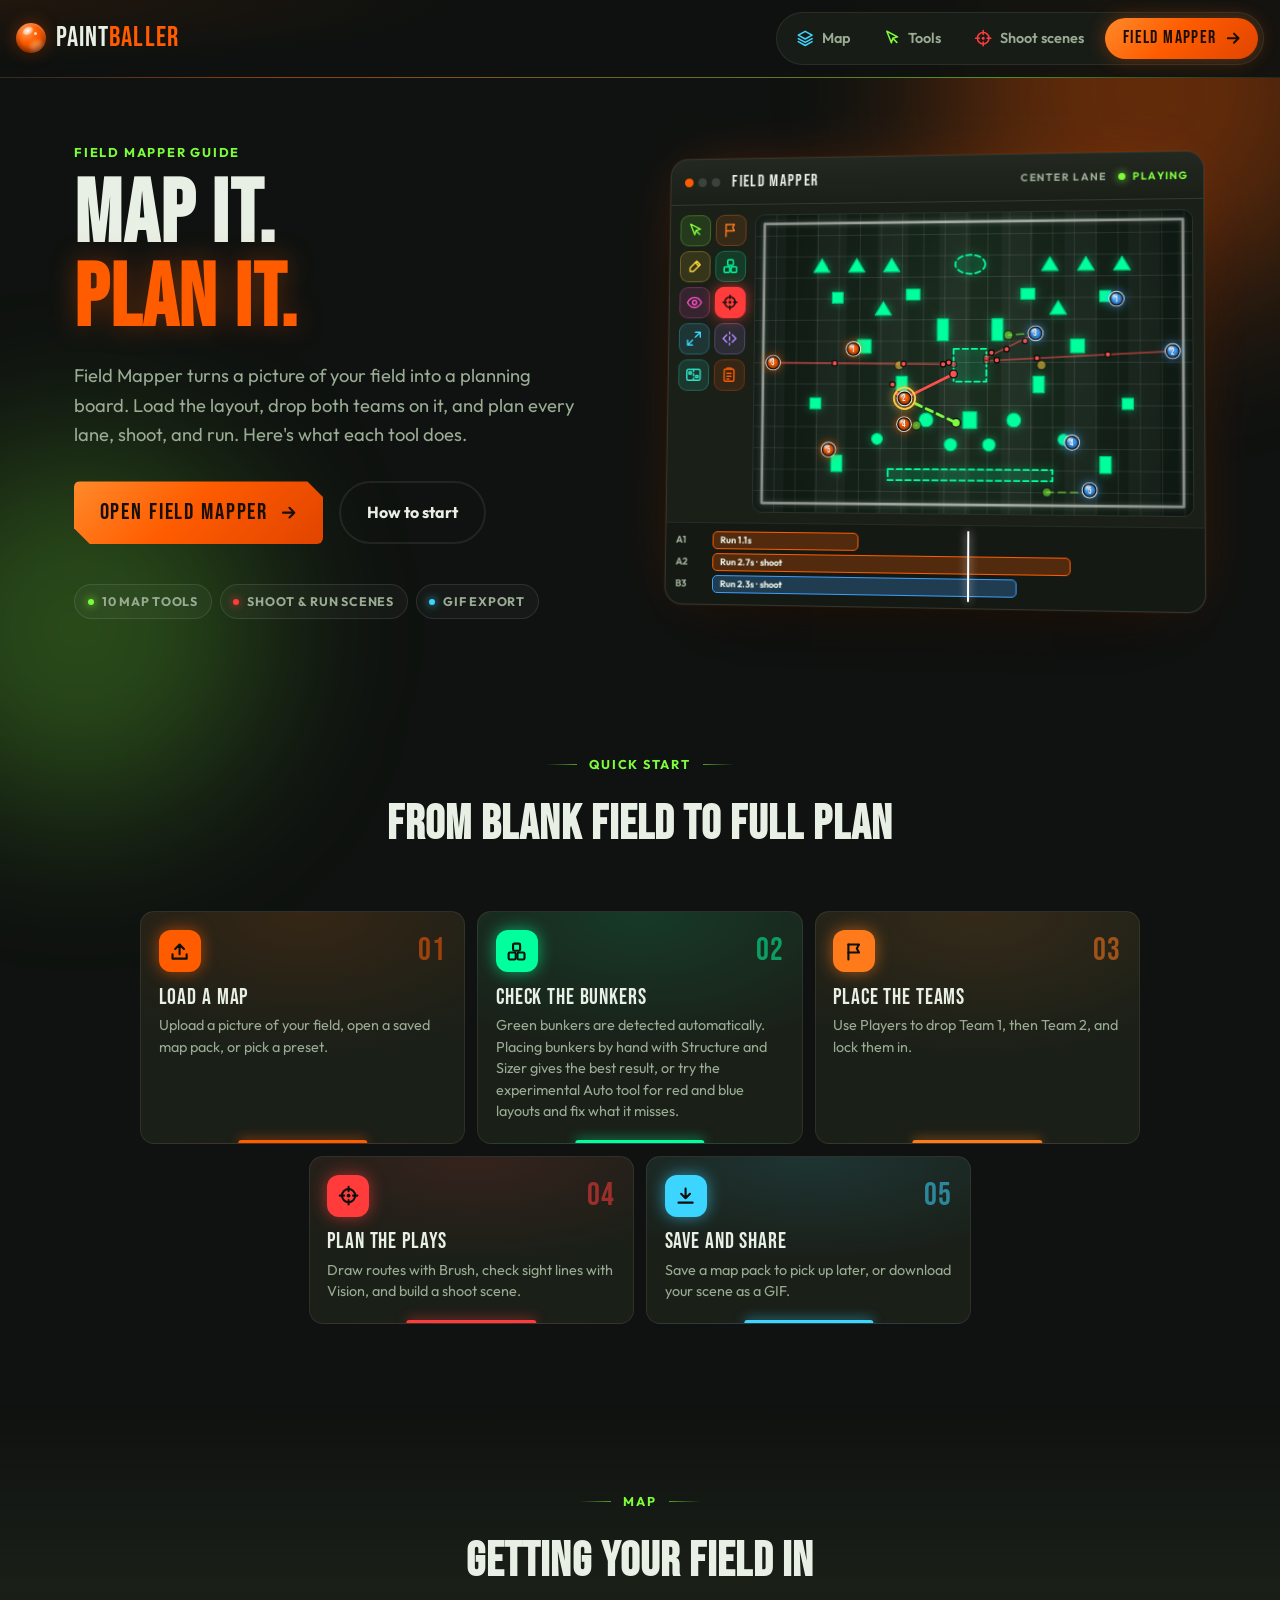
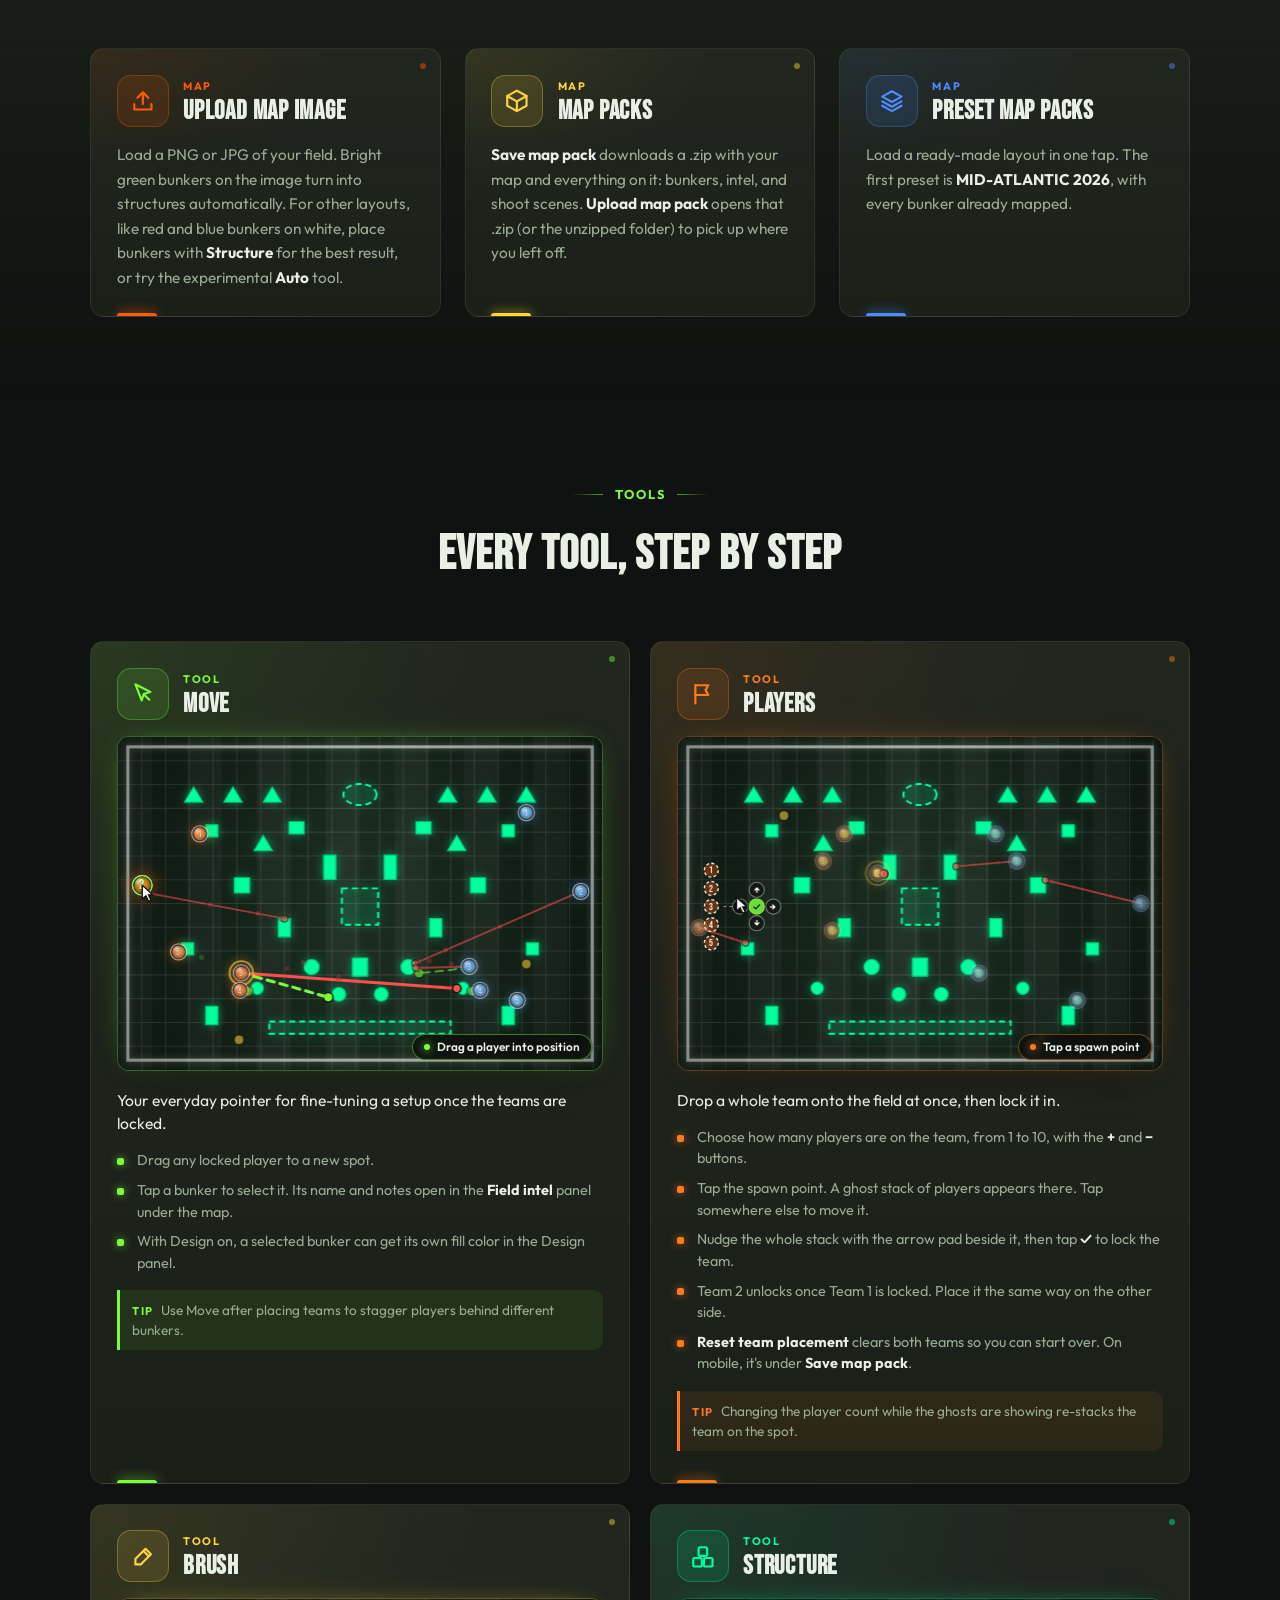
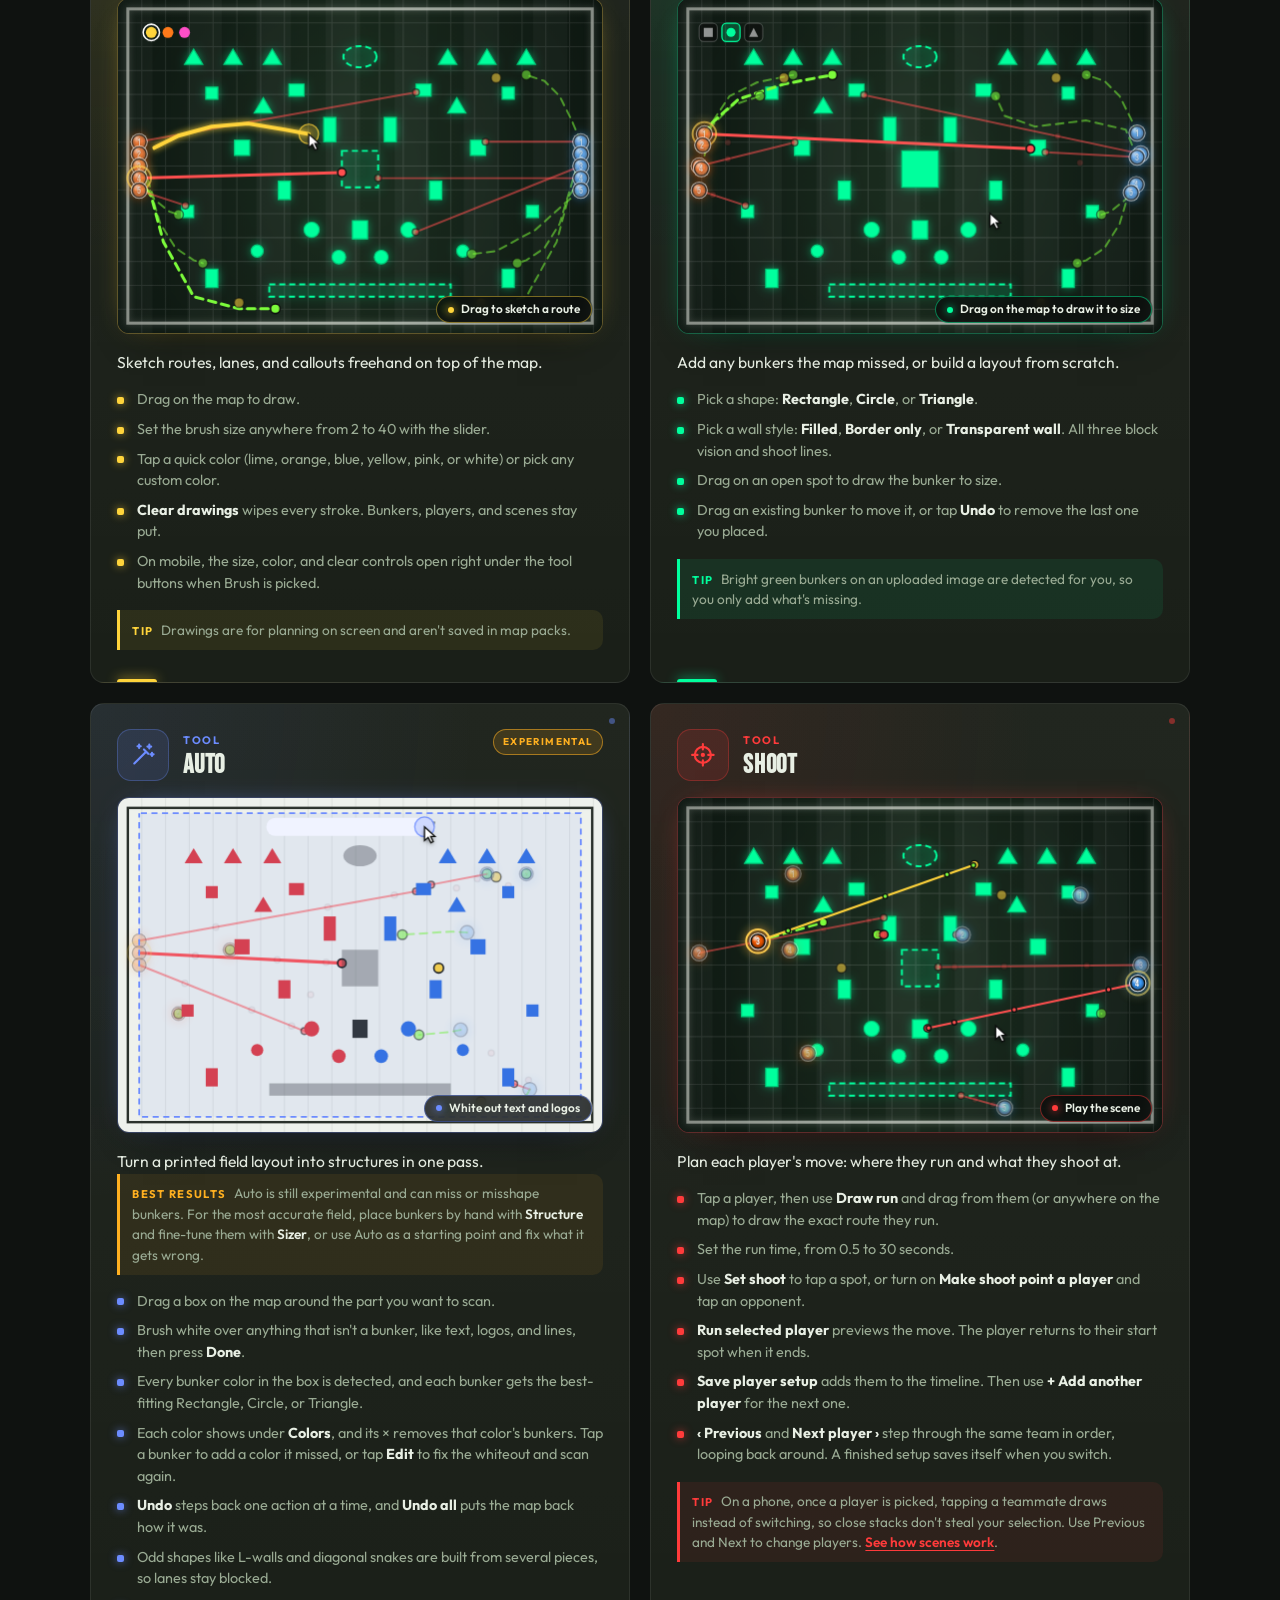
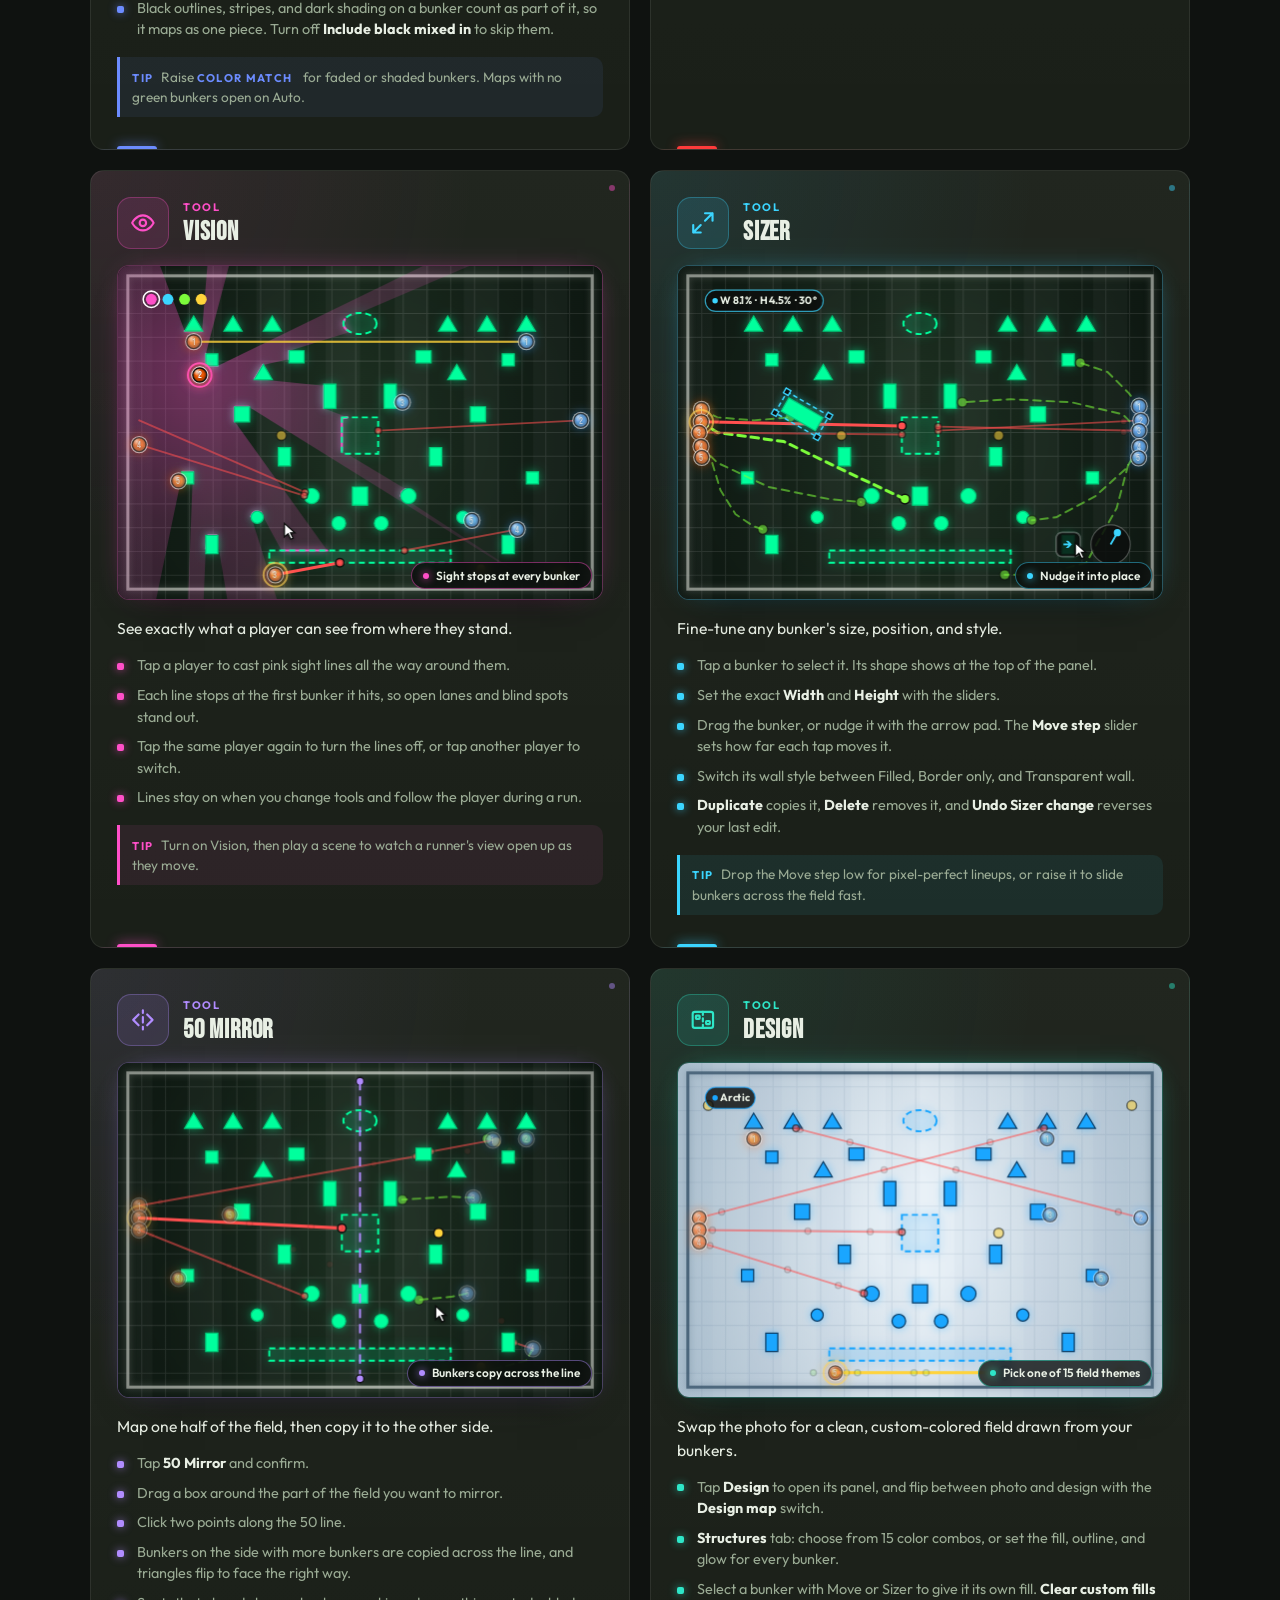
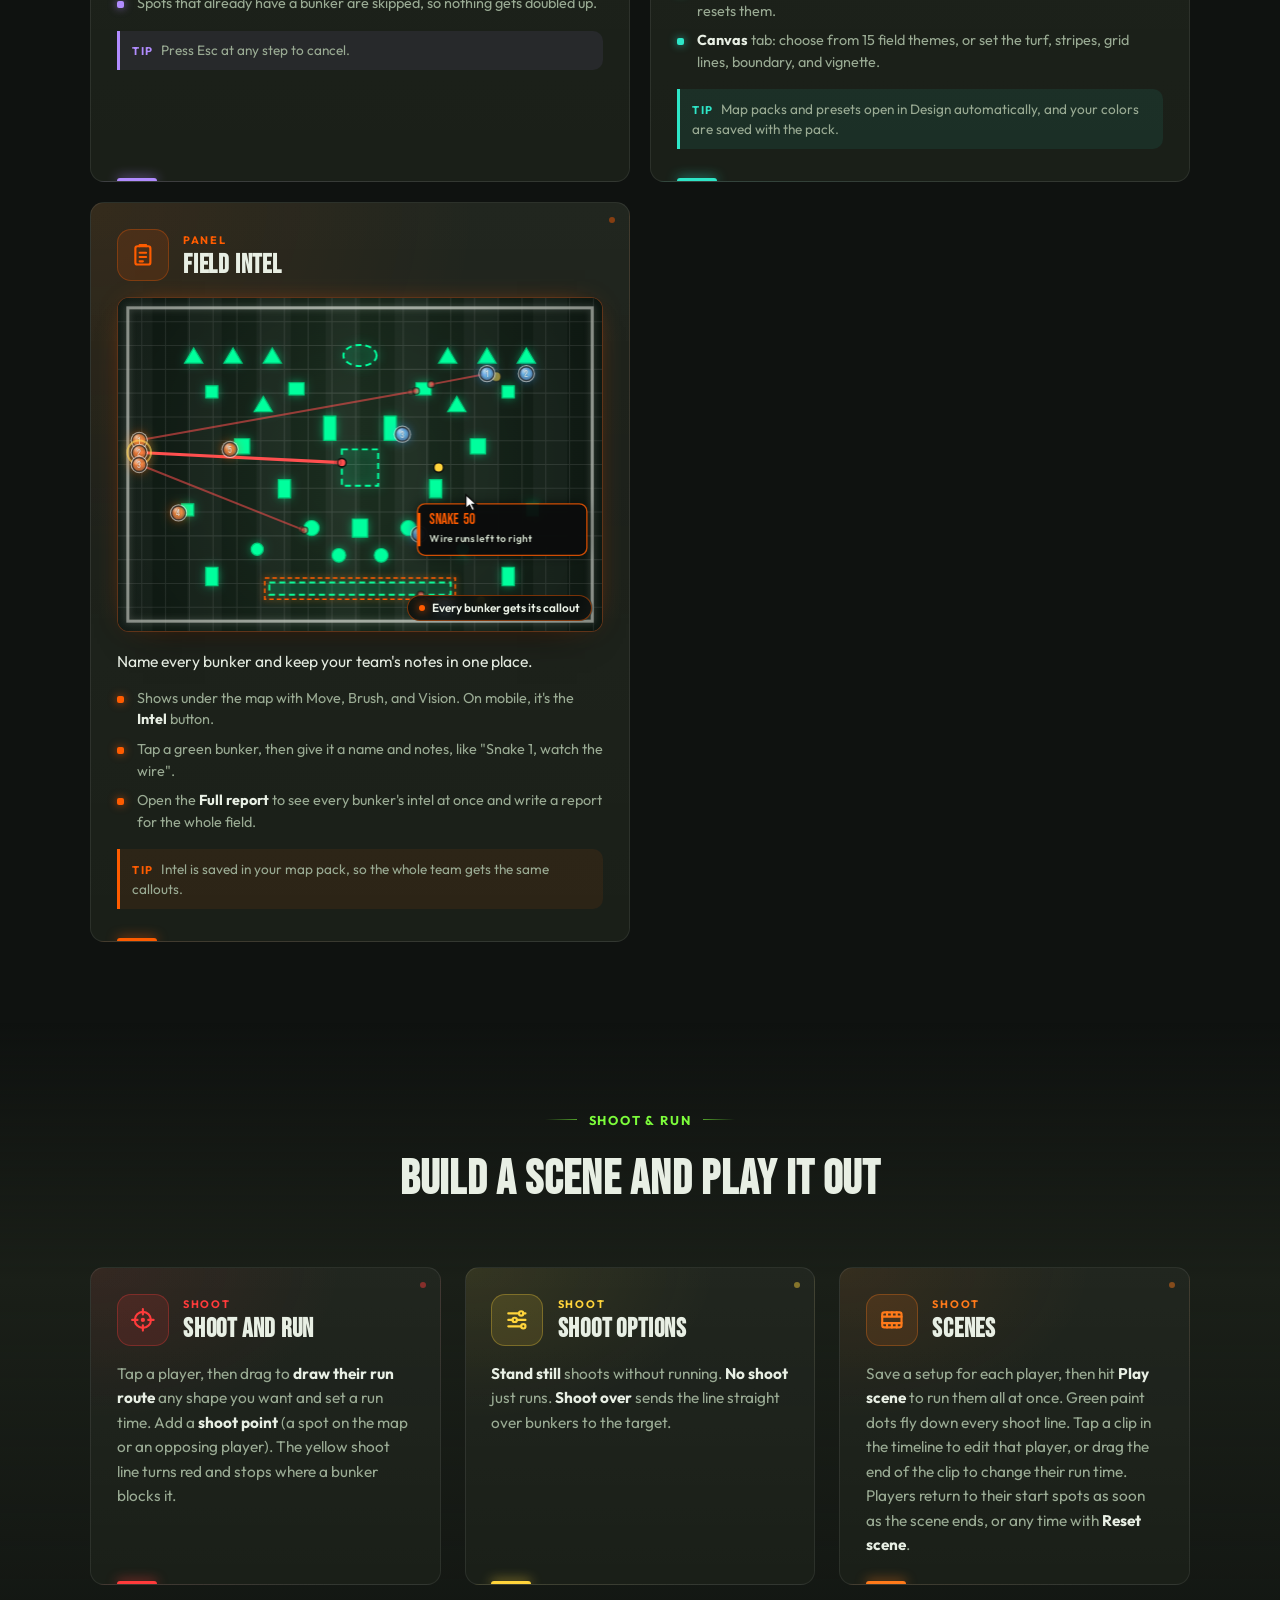
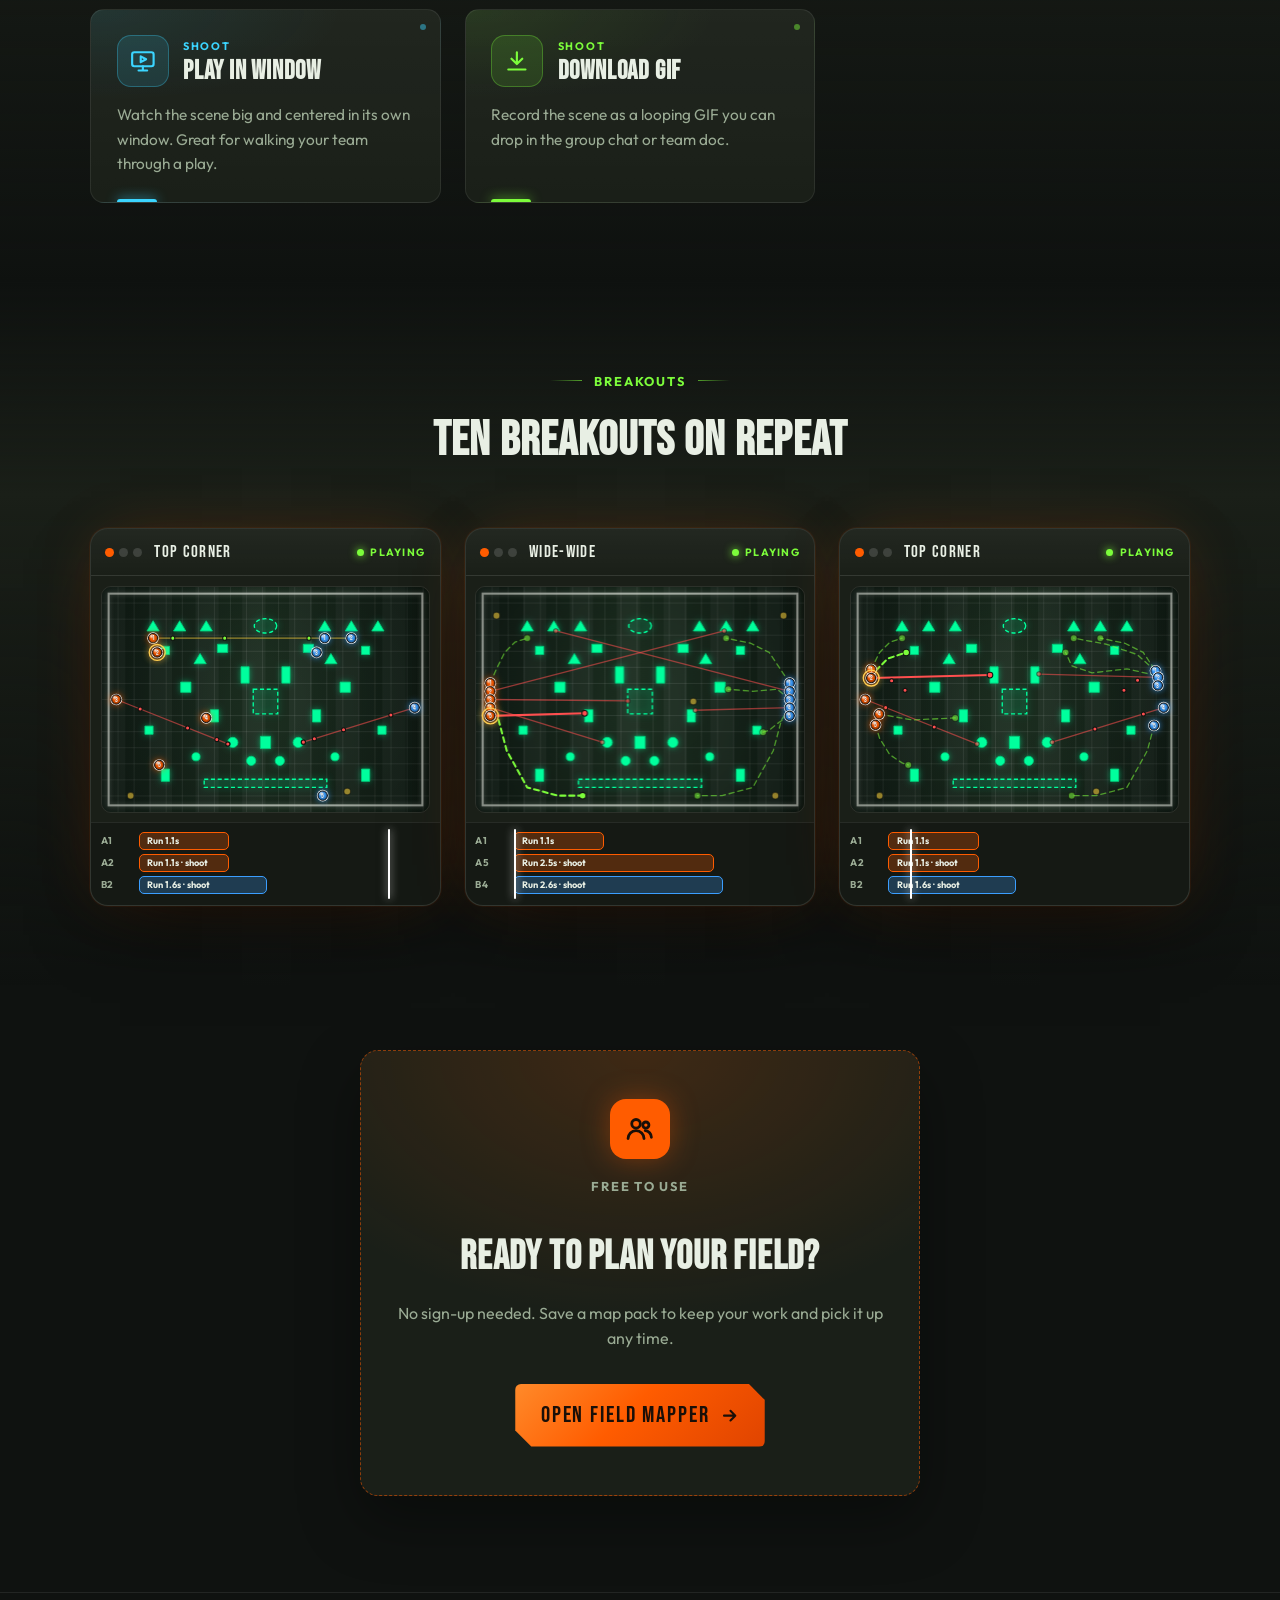
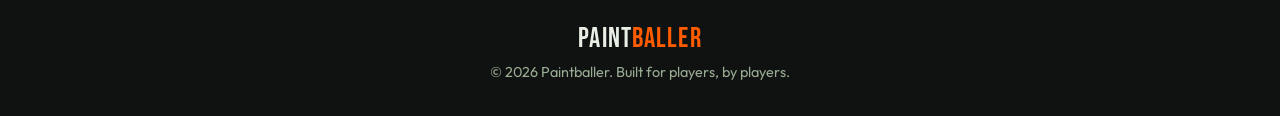
==== index.html @ 1e3cf769 "Play a live game behind each homepage tool demo. Co-authored-by: Cursor <cursoragent@cursor.com>" ====
<!DOCTYPE html>
<html lang="en">
<head>
  <meta charset="UTF-8" />
  <meta name="viewport" content="width=device-width, initial-scale=1, viewport-fit=cover" />
  <meta name="theme-color" content="#0f1210" />
  <meta name="apple-mobile-web-app-capable" content="yes" />
  <meta name="description" content="Paintballer Field Mapper — map your field, place both teams, and plan every shoot and run." />
  <title>Paintballer — Field Mapper Guide</title>
  <link rel="preconnect" href="https://fonts.googleapis.com" />
  <link rel="preconnect" href="https://fonts.gstatic.com" crossorigin />
  <link href="https://fonts.googleapis.com/css2?family=Bebas+Neue&family=Outfit:wght@300;400;600;700&display=swap" rel="stylesheet" />
  <link rel="stylesheet" href="styles.css?v=21" />
  <link rel="icon" href="data:image/svg+xml,<svg xmlns='http://www.w3.org/2000/svg' viewBox='0 0 100 100'><circle cx='50' cy='50' r='45' fill='%23ff5c00'/><circle cx='50' cy='50' r='28' fill='%231a1f14'/></svg>" />
</head>
<body>
  <svg class="fm-icon-sprite" aria-hidden="true" focusable="false">
    <symbol id="i-move" viewBox="0 0 24 24"><path d="M5 3l14 7.2-6.2 1.9L10.9 18z" /><path d="M13 12.5l5 5" /></symbol>
    <symbol id="i-flag" viewBox="0 0 24 24"><path d="M5 21V4" /><path d="M5 4h12l-2.5 4.5L17 13H5" /></symbol>
    <symbol id="i-brush" viewBox="0 0 24 24"><path d="M14.5 4.5l5 5L10 19H5v-5z" /><path d="M12.5 6.5l5 5" /></symbol>
    <symbol id="i-structure" viewBox="0 0 24 24"><rect x="3" y="13" width="8" height="8" rx="1.5" /><rect x="13" y="13" width="8" height="8" rx="1.5" /><rect x="8" y="3" width="8" height="8" rx="1.5" /></symbol>
    <symbol id="i-vision" viewBox="0 0 24 24"><path d="M2 12s3.6-7 10-7 10 7 10 7-3.6 7-10 7S2 12 2 12z" /><circle cx="12" cy="12" r="3" /></symbol>
    <symbol id="i-shoot" viewBox="0 0 24 24"><circle cx="12" cy="12" r="7.5" /><path d="M12 2v5M12 17v5M2 12h5M17 12h5" /><circle cx="12" cy="12" r="1" /></symbol>
    <symbol id="i-auto" viewBox="0 0 24 24"><path d="M4 20L15 9M13 7l4 4" /><path d="M18 2.5v3.5M16.25 4.25h3.5M20.5 10v3M19 11.5h3M8.5 2.5v3M7 4h3" /></symbol>
    <symbol id="i-sizer" viewBox="0 0 24 24"><path d="M14 3h7v7M10 21H3v-7M21 3l-7 7M3 21l7-7" /></symbol>
    <symbol id="i-mirror" viewBox="0 0 24 24"><path d="M12 3v2.5M12 9.5v5M12 18.5V21" /><path d="M8 7l-5 5 5 5M16 7l5 5-5 5" /></symbol>
    <symbol id="i-design" viewBox="0 0 24 24"><rect x="2.5" y="4.5" width="19" height="15" rx="2" /><path d="M12 4.5v3M12 10.5v3M12 16.5v3" /><rect x="5.5" y="8" width="3.5" height="3" rx="0.6" /><rect x="15" y="13" width="3.5" height="3" rx="0.6" /></symbol>
    <symbol id="i-intel" viewBox="0 0 24 24"><rect x="5" y="4" width="14" height="17" rx="2" /><path d="M9 4V2.8h6V4M9 10h6M9 14h6M9 18h3" /></symbol>
    <symbol id="i-upload" viewBox="0 0 24 24"><path d="M12 15V4M7 9l5-5 5 5M4 15v5h16v-5" /></symbol>
    <symbol id="i-pack" viewBox="0 0 24 24"><path d="M21 7.5l-9-5-9 5 9 5z" /><path d="M3 7.5v9l9 5 9-5v-9M12 12.5v9" /></symbol>
    <symbol id="i-layers" viewBox="0 0 24 24"><path d="M12 3l9 5-9 5-9-5z" /><path d="M3 12.5l9 5 9-5M3 16.5l9 5 9-5" /></symbol>
    <symbol id="i-save" viewBox="0 0 24 24"><path d="M12 4v11M7 10l5 5 5-5M4 20h16" /></symbol>
    <symbol id="i-teams" viewBox="0 0 24 24"><circle cx="9" cy="8" r="3.5" /><path d="M2.5 20c0-3.6 2.9-6.5 6.5-6.5s6.5 2.9 6.5 6.5" /><circle cx="17" cy="9" r="2.5" /><path d="M16.5 13.6c2.8.2 5 2.6 5 5.4" /></symbol>
    <symbol id="i-sliders" viewBox="0 0 24 24"><path d="M4 6h10M18 6h2M4 12h4M12 12h8M4 18h12" /><circle cx="16" cy="6" r="2" /><circle cx="10" cy="12" r="2" /><circle cx="18" cy="18" r="2" /></symbol>
    <symbol id="i-film" viewBox="0 0 24 24"><rect x="3" y="5" width="18" height="14" rx="2" /><path d="M3 9h18M3 15h18M7.5 5v4M12 5v4M16.5 5v4M7.5 15v4M12 15v4M16.5 15v4" /></symbol>
    <symbol id="i-play" viewBox="0 0 24 24"><rect x="2" y="4" width="20" height="13" rx="2" /><path d="M10 7.8l5 2.7-5 2.7z" /><path d="M8 21h8M12 17v4" /></symbol>
    <symbol id="i-arrow" viewBox="0 0 24 24"><path d="M5 12h14M13 6l6 6-6 6" /></symbol>
  </svg>

  <div class="splatter splatter-1" aria-hidden="true"></div>
  <div class="splatter splatter-2" aria-hidden="true"></div>

  <header class="site-header">
    <a class="logo" href="#top"><i class="logo-mark" aria-hidden="true"></i><span class="logo-text">Paint<span>baller</span></span></a>
    <button class="nav-toggle" aria-label="Open menu" aria-expanded="false">
      <span></span><span></span><span></span>
    </button>
    <nav class="site-nav">
      <a href="#map" style="--nav-color: #3bd5ff"><svg class="fm-ico" aria-hidden="true"><use href="#i-layers" /></svg><span>Map</span></a>
      <a href="#tools" style="--nav-color: #7cfc3b"><svg class="fm-ico" aria-hidden="true"><use href="#i-move" /></svg><span>Tools</span></a>
      <a href="#shoot" style="--nav-color: #ff3b3b"><svg class="fm-ico" aria-hidden="true"><use href="#i-shoot" /></svg><span>Shoot scenes</span></a>
      <a href="field-mapper.html" class="nav-cta"><span>Field Mapper</span><svg class="fm-ico" aria-hidden="true"><use href="#i-arrow" /></svg></a>
    </nav>
  </header>

  <main>
    <section class="hero guide-hero" id="top">
      <div class="hero-content">
        <p class="eyebrow">Field Mapper guide</p>
        <h1>Map it.<br /><span>Plan it.</span></h1>
        <p class="hero-lead">
          Field Mapper turns a picture of your field into a planning board. Load the layout, drop both
          teams on it, and plan every lane, shoot, and run. Here's what each tool does.
        </p>
        <div class="hero-actions">
          <a class="btn-hero" href="field-mapper.html">
            <span>Open Field Mapper</span>
            <svg class="fm-ico" aria-hidden="true"><use href="#i-arrow" /></svg>
          </a>
          <a class="btn btn-ghost" href="#start">How to start</a>
        </div>
        <ul class="hero-chips">
          <li style="--tool-color: #7cfc3b">10 map tools</li>
          <li style="--tool-color: #ff3b3b">Shoot &amp; run scenes</li>
          <li style="--tool-color: #3bd5ff">GIF export</li>
        </ul>
      </div>

      <div class="hero-app" aria-hidden="true" data-field-player>
        <div class="hero-app-bar">
          <span class="hero-app-dots"><i></i><i></i><i></i></span>
          <span class="hero-app-title">Field Mapper</span>
          <span class="hero-app-scene" data-scene-name></span>
          <span class="hero-app-live">Playing</span>
        </div>
        <div class="hero-app-body">
          <div class="hero-app-tools">
            <span class="hero-tool" style="--tool-color: #7cfc3b"><svg class="fm-ico"><use href="#i-move" /></svg></span>
            <span class="hero-tool" style="--tool-color: #ff7a1a"><svg class="fm-ico"><use href="#i-flag" /></svg></span>
            <span class="hero-tool" style="--tool-color: #ffd43b"><svg class="fm-ico"><use href="#i-brush" /></svg></span>
            <span class="hero-tool" style="--tool-color: #00ff9d"><svg class="fm-ico"><use href="#i-structure" /></svg></span>
            <span class="hero-tool" style="--tool-color: #ff4fc8"><svg class="fm-ico"><use href="#i-vision" /></svg></span>
            <span class="hero-tool is-active" style="--tool-color: #ff3b3b"><svg class="fm-ico"><use href="#i-shoot" /></svg></span>
            <span class="hero-tool" style="--tool-color: #3bd5ff"><svg class="fm-ico"><use href="#i-sizer" /></svg></span>
            <span class="hero-tool" style="--tool-color: #b18cff"><svg class="fm-ico"><use href="#i-mirror" /></svg></span>
            <span class="hero-tool" style="--tool-color: #2ee6c8"><svg class="fm-ico"><use href="#i-design" /></svg></span>
            <span class="hero-tool" style="--tool-color: #ff5c00"><svg class="fm-ico"><use href="#i-intel" /></svg></span>
          </div>
          <div class="hero-app-map">
            <canvas class="hero-map" id="hero-scene"></canvas>
          </div>
        </div>
        <div class="hero-app-timeline">
          <div class="hero-track"><span class="hero-track-name">A1</span><span class="hero-clip team-a" style="--clip-w: 56%">Run 2s</span></div>
          <div class="hero-track"><span class="hero-track-name">A2</span><span class="hero-clip team-a is-shot" style="--clip-w: 100%">Shoot · hold</span></div>
          <div class="hero-track"><span class="hero-track-name">B4</span><span class="hero-clip team-b" style="--clip-w: 67%">Run 2.4s</span></div>
          <span class="hero-playhead-lane"><span class="hero-playhead"></span></span>
        </div>
      </div>
    </section>

    <section class="guide-section" id="start">
      <header class="section-header">
        <p class="eyebrow">Quick start</p>
        <h2>From blank field to full plan</h2>
      </header>
      <ol class="guide-steps">
        <li style="--tool-color: #ff5c00">
          <div class="step-top">
            <span class="step-icon" aria-hidden="true"><svg class="fm-ico"><use href="#i-upload" /></svg></span>
            <span class="step-num">01</span>
          </div>
          <strong>Load a map</strong>
          <p>Upload a picture of your field, open a saved map pack, or pick a preset.</p>
        </li>
        <li style="--tool-color: #00ff9d">
          <div class="step-top">
            <span class="step-icon" aria-hidden="true"><svg class="fm-ico"><use href="#i-structure" /></svg></span>
            <span class="step-num">02</span>
          </div>
          <strong>Check the bunkers</strong>
          <p>Green bunkers are detected automatically. Placing bunkers by hand with Structure and Sizer gives the best result, or try the experimental Auto tool for red and blue layouts and fix what it misses.</p>
        </li>
        <li style="--tool-color: #ff7a1a">
          <div class="step-top">
            <span class="step-icon" aria-hidden="true"><svg class="fm-ico"><use href="#i-flag" /></svg></span>
            <span class="step-num">03</span>
          </div>
          <strong>Place the teams</strong>
          <p>Use Players to drop Team 1, then Team 2, and lock them in.</p>
        </li>
        <li style="--tool-color: #ff3b3b">
          <div class="step-top">
            <span class="step-icon" aria-hidden="true"><svg class="fm-ico"><use href="#i-shoot" /></svg></span>
            <span class="step-num">04</span>
          </div>
          <strong>Plan the plays</strong>
          <p>Draw routes with Brush, check sight lines with Vision, and build a shoot scene.</p>
        </li>
        <li style="--tool-color: #3bd5ff">
          <div class="step-top">
            <span class="step-icon" aria-hidden="true"><svg class="fm-ico"><use href="#i-save" /></svg></span>
            <span class="step-num">05</span>
          </div>
          <strong>Save and share</strong>
          <p>Save a map pack to pick up later, or download your scene as a GIF.</p>
        </li>
      </ol>
    </section>

    <section class="features" id="map">
      <header class="section-header">
        <p class="eyebrow">Map</p>
        <h2>Getting your field in</h2>
      </header>
      <div class="feature-grid">
        <article class="feature-card" style="--tool-color: #ff5c00">
          <div class="feature-head">
            <span class="feature-icon" aria-hidden="true"><svg class="fm-ico"><use href="#i-upload" /></svg></span>
            <div><span class="feature-kicker">Map</span><h3>Upload map image</h3></div>
          </div>
          <p>Load a PNG or JPG of your field. Bright green bunkers on the image turn into structures automatically. For other layouts, like red and blue bunkers on white, place bunkers with <strong>Structure</strong> for the best result, or try the experimental <strong>Auto</strong> tool.</p>
        </article>
        <article class="feature-card" style="--tool-color: #ffd43b">
          <div class="feature-head">
            <span class="feature-icon" aria-hidden="true"><svg class="fm-ico"><use href="#i-pack" /></svg></span>
            <div><span class="feature-kicker">Map</span><h3>Map packs</h3></div>
          </div>
          <p>
            <strong>Save map pack</strong> downloads a .zip with your map and everything on it: bunkers, intel,
            and shoot scenes. <strong>Upload map pack</strong> opens that .zip (or the unzipped folder) to pick up where you left off.
          </p>
        </article>
        <article class="feature-card" style="--tool-color: #4f8cff">
          <div class="feature-head">
            <span class="feature-icon" aria-hidden="true"><svg class="fm-ico"><use href="#i-layers" /></svg></span>
            <div><span class="feature-kicker">Map</span><h3>Preset map packs</h3></div>
          </div>
          <p>Load a ready-made layout in one tap. The first preset is <strong>MID-ATLANTIC 2026</strong>, with every bunker already mapped.</p>
        </article>
      </div>
    </section>

    <section class="guide-section" id="tools">
      <header class="section-header">
        <p class="eyebrow">Tools</p>
        <h2>Every tool, step by step</h2>
      </header>
      <div class="feature-grid tool-grid">
        <article class="feature-card" style="--tool-color: #7cfc3b">
          <div class="feature-head">
            <span class="feature-icon" aria-hidden="true"><svg class="fm-ico"><use href="#i-move" /></svg></span>
            <div><span class="feature-kicker">Tool</span><h3>Move</h3></div>
          </div>
          <div class="tool-demo" data-tool-demo="move" aria-hidden="true"><canvas class="tool-demo-canvas"></canvas><span class="tool-demo-caption" data-demo-caption></span></div>
          <p class="tool-lead">Your everyday pointer for fine-tuning a setup once the teams are locked.</p>
          <ul class="tool-steps">
            <li>Drag any locked player to a new spot.</li>
            <li>Tap a bunker to select it. Its name and notes open in the <strong>Field intel</strong> panel under the map.</li>
            <li>With Design on, a selected bunker can get its own fill color in the Design panel.</li>
          </ul>
          <p class="tool-tip"><strong>Tip</strong>Use Move after placing teams to stagger players behind different bunkers.</p>
        </article>
        <article class="feature-card" style="--tool-color: #ff7a1a">
          <div class="feature-head">
            <span class="feature-icon" aria-hidden="true"><svg class="fm-ico"><use href="#i-flag" /></svg></span>
            <div><span class="feature-kicker">Tool</span><h3>Players</h3></div>
          </div>
          <div class="tool-demo" data-tool-demo="players" aria-hidden="true"><canvas class="tool-demo-canvas"></canvas><span class="tool-demo-caption" data-demo-caption></span></div>
          <p class="tool-lead">Drop a whole team onto the field at once, then lock it in.</p>
          <ul class="tool-steps">
            <li>Choose how many players are on the team, from 1 to 10, with the <strong>+</strong> and <strong>−</strong> buttons.</li>
            <li>Tap the spawn point. A ghost stack of players appears there. Tap somewhere else to move it.</li>
            <li>Nudge the whole stack with the arrow pad beside it, then tap <strong>✓</strong> to lock the team.</li>
            <li>Team 2 unlocks once Team 1 is locked. Place it the same way on the other side.</li>
            <li><strong>Reset team placement</strong> clears both teams so you can start over. On mobile, it's under <strong>Save map pack</strong>.</li>
          </ul>
          <p class="tool-tip"><strong>Tip</strong>Changing the player count while the ghosts are showing re-stacks the team on the spot.</p>
        </article>
        <article class="feature-card" style="--tool-color: #ffd43b">
          <div class="feature-head">
            <span class="feature-icon" aria-hidden="true"><svg class="fm-ico"><use href="#i-brush" /></svg></span>
            <div><span class="feature-kicker">Tool</span><h3>Brush</h3></div>
          </div>
          <div class="tool-demo" data-tool-demo="brush" aria-hidden="true"><canvas class="tool-demo-canvas"></canvas><span class="tool-demo-caption" data-demo-caption></span></div>
          <p class="tool-lead">Sketch routes, lanes, and callouts freehand on top of the map.</p>
          <ul class="tool-steps">
            <li>Drag on the map to draw.</li>
            <li>Set the brush size anywhere from 2 to 40 with the slider.</li>
            <li>Tap a quick color (lime, orange, blue, yellow, pink, or white) or pick any custom color.</li>
            <li><strong>Clear drawings</strong> wipes every stroke. Bunkers, players, and scenes stay put.</li>
            <li>On mobile, the size, color, and clear controls open right under the tool buttons when Brush is picked.</li>
          </ul>
          <p class="tool-tip"><strong>Tip</strong>Drawings are for planning on screen and aren't saved in map packs.</p>
        </article>
        <article class="feature-card" style="--tool-color: #00ff9d">
          <div class="feature-head">
            <span class="feature-icon" aria-hidden="true"><svg class="fm-ico"><use href="#i-structure" /></svg></span>
            <div><span class="feature-kicker">Tool</span><h3>Structure</h3></div>
          </div>
          <div class="tool-demo" data-tool-demo="structure" aria-hidden="true"><canvas class="tool-demo-canvas"></canvas><span class="tool-demo-caption" data-demo-caption></span></div>
          <p class="tool-lead">Add any bunkers the map missed, or build a layout from scratch.</p>
          <ul class="tool-steps">
            <li>Pick a shape: <strong>Rectangle</strong>, <strong>Circle</strong>, or <strong>Triangle</strong>.</li>
            <li>Pick a wall style: <strong>Filled</strong>, <strong>Border only</strong>, or <strong>Transparent wall</strong>. All three block vision and shoot lines.</li>
            <li>Drag on an open spot to draw the bunker to size.</li>
            <li>Drag an existing bunker to move it, or tap <strong>Undo</strong> to remove the last one you placed.</li>
          </ul>
          <p class="tool-tip"><strong>Tip</strong>Bright green bunkers on an uploaded image are detected for you, so you only add what's missing.</p>
        </article>
        <article class="feature-card" style="--tool-color: #6c8cff">
          <div class="feature-head">
            <span class="feature-icon" aria-hidden="true"><svg class="fm-ico"><use href="#i-auto" /></svg></span>
            <div><span class="feature-kicker">Tool</span><h3>Auto</h3></div>
            <span class="feature-badge">Experimental</span>
          </div>
          <div class="tool-demo" data-tool-demo="auto" aria-hidden="true"><canvas class="tool-demo-canvas"></canvas><span class="tool-demo-caption" data-demo-caption></span></div>
          <p class="tool-lead">Turn a printed field layout into structures in one pass.</p>
          <p class="tool-tip tool-tip-warn"><strong>Best results</strong>Auto is still experimental and can miss or misshape bunkers. For the most accurate field, place bunkers by hand with <strong>Structure</strong> and fine-tune them with <strong>Sizer</strong>, or use Auto as a starting point and fix what it gets wrong.</p>
          <ul class="tool-steps">
            <li>Drag a box on the map around the part you want to scan.</li>
            <li>Brush white over anything that isn't a bunker, like text, logos, and lines, then press <strong>Done</strong>.</li>
            <li>Every bunker color in the box is detected, and each bunker gets the best-fitting Rectangle, Circle, or Triangle.</li>
            <li>Each color shows under <strong>Colors</strong>, and its × removes that color's bunkers. Tap a bunker to add a color it missed, or tap <strong>Edit</strong> to fix the whiteout and scan again.</li>
            <li><strong>Undo</strong> steps back one action at a time, and <strong>Undo all</strong> puts the map back how it was.</li>
            <li>Odd shapes like L-walls and diagonal snakes are built from several pieces, so lanes stay blocked.</li>
            <li>Black outlines, stripes, and dark shading on a bunker count as part of it, so it maps as one piece. Turn off <strong>Include black mixed in</strong> to skip them.</li>
          </ul>
          <p class="tool-tip"><strong>Tip</strong>Raise <strong>Color match</strong> for faded or shaded bunkers. Maps with no green bunkers open on Auto.</p>
        </article>
        <article class="feature-card" style="--tool-color: #ff3b3b">
          <div class="feature-head">
            <span class="feature-icon" aria-hidden="true"><svg class="fm-ico"><use href="#i-shoot" /></svg></span>
            <div><span class="feature-kicker">Tool</span><h3>Shoot</h3></div>
          </div>
          <div class="tool-demo" data-tool-demo="shoot" aria-hidden="true"><canvas class="tool-demo-canvas"></canvas><span class="tool-demo-caption" data-demo-caption></span></div>
          <p class="tool-lead">Plan each player's move: where they run and what they shoot at.</p>
          <ul class="tool-steps">
            <li>Tap a player, then use <strong>Draw run</strong> and drag from them (or anywhere on the map) to draw the exact route they run.</li>
            <li>Set the run time, from 0.5 to 30 seconds.</li>
            <li>Use <strong>Set shoot</strong> to tap a spot, or turn on <strong>Make shoot point a player</strong> and tap an opponent.</li>
            <li><strong>Run selected player</strong> previews the move. The player returns to their start spot when it ends.</li>
            <li><strong>Save player setup</strong> adds them to the timeline. Then use <strong>+ Add another player</strong> for the next one.</li>
            <li><strong>‹ Previous</strong> and <strong>Next player ›</strong> step through the same team in order, looping back around. A finished setup saves itself when you switch.</li>
          </ul>
          <p class="tool-tip"><strong>Tip</strong>On a phone, once a player is picked, tapping a teammate draws instead of switching, so close stacks don't steal your selection. Use Previous and Next to change players. <a href="#shoot">See how scenes work</a>.</p>
        </article>
        <article class="feature-card" style="--tool-color: #ff4fc8">
          <div class="feature-head">
            <span class="feature-icon" aria-hidden="true"><svg class="fm-ico"><use href="#i-vision" /></svg></span>
            <div><span class="feature-kicker">Tool</span><h3>Vision</h3></div>
          </div>
          <div class="tool-demo" data-tool-demo="vision" aria-hidden="true"><canvas class="tool-demo-canvas"></canvas><span class="tool-demo-caption" data-demo-caption></span></div>
          <p class="tool-lead">See exactly what a player can see from where they stand.</p>
          <ul class="tool-steps">
            <li>Tap a player to cast pink sight lines all the way around them.</li>
            <li>Each line stops at the first bunker it hits, so open lanes and blind spots stand out.</li>
            <li>Tap the same player again to turn the lines off, or tap another player to switch.</li>
            <li>Lines stay on when you change tools and follow the player during a run.</li>
          </ul>
          <p class="tool-tip"><strong>Tip</strong>Turn on Vision, then play a scene to watch a runner's view open up as they move.</p>
        </article>
        <article class="feature-card" style="--tool-color: #3bd5ff">
          <div class="feature-head">
            <span class="feature-icon" aria-hidden="true"><svg class="fm-ico"><use href="#i-sizer" /></svg></span>
            <div><span class="feature-kicker">Tool</span><h3>Sizer</h3></div>
          </div>
          <div class="tool-demo" data-tool-demo="sizer" aria-hidden="true"><canvas class="tool-demo-canvas"></canvas><span class="tool-demo-caption" data-demo-caption></span></div>
          <p class="tool-lead">Fine-tune any bunker's size, position, and style.</p>
          <ul class="tool-steps">
            <li>Tap a bunker to select it. Its shape shows at the top of the panel.</li>
            <li>Set the exact <strong>Width</strong> and <strong>Height</strong> with the sliders.</li>
            <li>Drag the bunker, or nudge it with the arrow pad. The <strong>Move step</strong> slider sets how far each tap moves it.</li>
            <li>Switch its wall style between Filled, Border only, and Transparent wall.</li>
            <li><strong>Duplicate</strong> copies it, <strong>Delete</strong> removes it, and <strong>Undo Sizer change</strong> reverses your last edit.</li>
          </ul>
          <p class="tool-tip"><strong>Tip</strong>Drop the Move step low for pixel-perfect lineups, or raise it to slide bunkers across the field fast.</p>
        </article>
        <article class="feature-card" style="--tool-color: #b18cff">
          <div class="feature-head">
            <span class="feature-icon" aria-hidden="true"><svg class="fm-ico"><use href="#i-mirror" /></svg></span>
            <div><span class="feature-kicker">Tool</span><h3>50 Mirror</h3></div>
          </div>
          <div class="tool-demo" data-tool-demo="mirror" aria-hidden="true"><canvas class="tool-demo-canvas"></canvas><span class="tool-demo-caption" data-demo-caption></span></div>
          <p class="tool-lead">Map one half of the field, then copy it to the other side.</p>
          <ul class="tool-steps">
            <li>Tap <strong>50 Mirror</strong> and confirm.</li>
            <li>Drag a box around the part of the field you want to mirror.</li>
            <li>Click two points along the 50 line.</li>
            <li>Bunkers on the side with more bunkers are copied across the line, and triangles flip to face the right way.</li>
            <li>Spots that already have a bunker are skipped, so nothing gets doubled up.</li>
          </ul>
          <p class="tool-tip"><strong>Tip</strong>Press Esc at any step to cancel.</p>
        </article>
        <article class="feature-card" style="--tool-color: #2ee6c8">
          <div class="feature-head">
            <span class="feature-icon" aria-hidden="true"><svg class="fm-ico"><use href="#i-design" /></svg></span>
            <div><span class="feature-kicker">Tool</span><h3>Design</h3></div>
          </div>
          <div class="tool-demo" data-tool-demo="design" aria-hidden="true"><canvas class="tool-demo-canvas"></canvas><span class="tool-demo-caption" data-demo-caption></span></div>
          <p class="tool-lead">Swap the photo for a clean, custom-colored field drawn from your bunkers.</p>
          <ul class="tool-steps">
            <li>Tap <strong>Design</strong> to open its panel, and flip between photo and design with the <strong>Design map</strong> switch.</li>
            <li><strong>Structures</strong> tab: choose from 15 color combos, or set the fill, outline, and glow for every bunker.</li>
            <li>Select a bunker with Move or Sizer to give it its own fill. <strong>Clear custom fills</strong> resets them.</li>
            <li><strong>Canvas</strong> tab: choose from 15 field themes, or set the turf, stripes, grid lines, boundary, and vignette.</li>
          </ul>
          <p class="tool-tip"><strong>Tip</strong>Map packs and presets open in Design automatically, and your colors are saved with the pack.</p>
        </article>
        <article class="feature-card" style="--tool-color: #ff5c00">
          <div class="feature-head">
            <span class="feature-icon" aria-hidden="true"><svg class="fm-ico"><use href="#i-intel" /></svg></span>
            <div><span class="feature-kicker">Panel</span><h3>Field intel</h3></div>
          </div>
          <div class="tool-demo" data-tool-demo="intel" aria-hidden="true"><canvas class="tool-demo-canvas"></canvas><span class="tool-demo-caption" data-demo-caption></span></div>
          <p class="tool-lead">Name every bunker and keep your team's notes in one place.</p>
          <ul class="tool-steps">
            <li>Shows under the map with Move, Brush, and Vision. On mobile, it's the <strong>Intel</strong> button.</li>
            <li>Tap a green bunker, then give it a name and notes, like "Snake 1, watch the wire".</li>
            <li>Open the <strong>Full report</strong> to see every bunker's intel at once and write a report for the whole field.</li>
          </ul>
          <p class="tool-tip"><strong>Tip</strong>Intel is saved in your map pack, so the whole team gets the same callouts.</p>
        </article>
      </div>
    </section>

    <section class="features" id="shoot">
      <header class="section-header">
        <p class="eyebrow">Shoot &amp; run</p>
        <h2>Build a scene and play it out</h2>
      </header>
      <div class="feature-grid">
        <article class="feature-card" style="--tool-color: #ff3b3b">
          <div class="feature-head">
            <span class="feature-icon" aria-hidden="true"><svg class="fm-ico"><use href="#i-shoot" /></svg></span>
            <div><span class="feature-kicker">Shoot</span><h3>Shoot and run</h3></div>
          </div>
          <p>
            Tap a player, then drag to <strong>draw their run route</strong> any shape you want and set a run time. Add a
            <strong>shoot point</strong> (a spot on the map or an opposing player).
            The yellow shoot line turns red and stops where a bunker blocks it.
          </p>
        </article>
        <article class="feature-card" style="--tool-color: #ffd43b">
          <div class="feature-head">
            <span class="feature-icon" aria-hidden="true"><svg class="fm-ico"><use href="#i-sliders" /></svg></span>
            <div><span class="feature-kicker">Shoot</span><h3>Shoot options</h3></div>
          </div>
          <p>
            <strong>Stand still</strong> shoots without running. <strong>No shoot</strong> just runs.
            <strong>Shoot over</strong> sends the line straight over bunkers to the target.
          </p>
        </article>
        <article class="feature-card" style="--tool-color: #ff7a1a">
          <div class="feature-head">
            <span class="feature-icon" aria-hidden="true"><svg class="fm-ico"><use href="#i-film" /></svg></span>
            <div><span class="feature-kicker">Shoot</span><h3>Scenes</h3></div>
          </div>
          <p>
            Save a setup for each player, then hit <strong>Play scene</strong> to run them all at once. Green paint dots fly down every shoot line.
            Tap a clip in the timeline to edit that player, or drag the end of the clip to change their run time.
            Players return to their start spots as soon as the scene ends, or any time with <strong>Reset scene</strong>.
          </p>
        </article>
        <article class="feature-card" style="--tool-color: #3bd5ff">
          <div class="feature-head">
            <span class="feature-icon" aria-hidden="true"><svg class="fm-ico"><use href="#i-play" /></svg></span>
            <div><span class="feature-kicker">Shoot</span><h3>Play in window</h3></div>
          </div>
          <p>Watch the scene big and centered in its own window. Great for walking your team through a play.</p>
        </article>
        <article class="feature-card" style="--tool-color: #7cfc3b">
          <div class="feature-head">
            <span class="feature-icon" aria-hidden="true"><svg class="fm-ico"><use href="#i-save" /></svg></span>
            <div><span class="feature-kicker">Shoot</span><h3>Download GIF</h3></div>
          </div>
          <p>Record the scene as a looping GIF you can drop in the group chat or team doc.</p>
        </article>
      </div>
    </section>

    <section class="features" id="breakouts">
      <header class="section-header">
        <p class="eyebrow">Breakouts</p>
        <h2>Ten breakouts on repeat</h2>
      </header>
      <div class="breakout-grid">
        <div class="hero-app breakout-player" aria-hidden="true" data-field-player>
          <div class="hero-app-bar">
            <span class="hero-app-dots"><i></i><i></i><i></i></span>
            <span class="hero-app-title" data-scene-name>Breakout</span>
            <span class="hero-app-live">Playing</span>
          </div>
          <div class="hero-app-map"><canvas class="hero-map"></canvas></div>
          <div class="hero-app-timeline"><span class="hero-playhead-lane"><span class="hero-playhead"></span></span></div>
        </div>
        <div class="hero-app breakout-player" aria-hidden="true" data-field-player>
          <div class="hero-app-bar">
            <span class="hero-app-dots"><i></i><i></i><i></i></span>
            <span class="hero-app-title" data-scene-name>Breakout</span>
            <span class="hero-app-live">Playing</span>
          </div>
          <div class="hero-app-map"><canvas class="hero-map"></canvas></div>
          <div class="hero-app-timeline"><span class="hero-playhead-lane"><span class="hero-playhead"></span></span></div>
        </div>
        <div class="hero-app breakout-player" aria-hidden="true" data-field-player>
          <div class="hero-app-bar">
            <span class="hero-app-dots"><i></i><i></i><i></i></span>
            <span class="hero-app-title" data-scene-name>Breakout</span>
            <span class="hero-app-live">Playing</span>
          </div>
          <div class="hero-app-map"><canvas class="hero-map"></canvas></div>
          <div class="hero-app-timeline"><span class="hero-playhead-lane"><span class="hero-playhead"></span></span></div>
        </div>
      </div>
    </section>

    <section class="join" id="open">
      <div class="join-card">
        <span class="join-icon" aria-hidden="true"><svg class="fm-ico"><use href="#i-teams" /></svg></span>
        <p class="eyebrow">Free to use</p>
        <h2>Ready to plan your field?</h2>
        <p>No sign-up needed. Save a map pack to keep your work and pick it up any time.</p>
        <a class="btn-hero" href="field-mapper.html">
          <span>Open Field Mapper</span>
          <svg class="fm-ico" aria-hidden="true"><use href="#i-arrow" /></svg>
        </a>
      </div>
    </section>
  </main>

  <footer class="site-footer">
    <a class="logo" href="#top">Paint<span>baller</span></a>
    <p>&copy; <span id="year"></span> Paintballer. Built for players, by players.</p>
  </footer>

  <script src="main.js?v=6"></script>
  <script src="field-game.js?v=1"></script>
  <script src="hero-scene.js?v=4"></script>
  <script src="tool-demos.js?v=5"></script>
</body>
</html>
---- styles.css ----
:root {
  --bg: #0f1210;
  --bg-elevated: #1a1f18;
  --surface: #242b22;
  --text: #e8efe4;
  --text-muted: #9aab94;
  --accent: #ff5c00;
  --accent-glow: rgba(255, 92, 0, 0.35);
  --lime: #7cfc3b;
  --lime-glow: rgba(124, 252, 59, 0.25);
  --border: rgba(255, 255, 255, 0.08);
  --radius: 14px;
  --font-display: "Bebas Neue", sans-serif;
  --font-body: "Outfit", system-ui, sans-serif;
}

*,
*::before,
*::after {
  box-sizing: border-box;
}

html {
  scroll-behavior: smooth;
  -webkit-text-size-adjust: 100%;
}

body {
  margin: 0;
  font-family: var(--font-body);
  background: var(--bg);
  color: var(--text);
  line-height: 1.6;
  overflow-x: hidden;
  padding-left: env(safe-area-inset-left);
  padding-right: env(safe-area-inset-right);
}

body.nav-open {
  overflow: hidden;
  touch-action: none;
}

.fm-icon-sprite {
  position: absolute;
  width: 0;
  height: 0;
  overflow: hidden;
}

.fm-ico {
  width: 1.15em;
  height: 1.15em;
  flex-shrink: 0;
  fill: none;
  stroke: currentColor;
  stroke-width: 2;
  stroke-linecap: round;
  stroke-linejoin: round;
}

.sr-only {
  position: absolute;
  width: 1px;
  height: 1px;
  padding: 0;
  margin: -1px;
  overflow: hidden;
  clip: rect(0, 0, 0, 0);
  border: 0;
}

.splatter {
  position: fixed;
  border-radius: 50%;
  filter: blur(80px);
  pointer-events: none;
  z-index: 0;
}

.splatter-1 {
  width: 420px;
  height: 420px;
  background: var(--accent-glow);
  top: -120px;
  right: -80px;
}

.splatter-2 {
  width: 360px;
  height: 360px;
  background: var(--lime-glow);
  bottom: 10%;
  left: -100px;
}

.site-header {
  position: sticky;
  top: 0;
  z-index: 100;
  display: flex;
  align-items: center;
  justify-content: space-between;
  padding: 0.75rem 1rem;
  padding-top: max(0.75rem, env(safe-area-inset-top));
  padding-left: max(1rem, env(safe-area-inset-left));
  padding-right: max(1rem, env(safe-area-inset-right));
  gap: 1rem;
  background:
    radial-gradient(60% 140% at 0% 0%, rgba(255, 92, 0, 0.08), transparent 60%),
    rgba(15, 18, 16, 0.9);
  backdrop-filter: blur(14px);
  -webkit-backdrop-filter: blur(14px);
  border-bottom: 1px solid var(--border);
}

.site-header::after {
  content: "";
  position: absolute;
  left: 0;
  right: 0;
  bottom: -1px;
  height: 1px;
  background: linear-gradient(90deg, transparent, var(--accent) 22%, var(--lime) 78%, transparent);
  opacity: 0.5;
  pointer-events: none;
}

.logo {
  display: inline-flex;
  align-items: center;
  gap: 0.6rem;
  font-family: var(--font-display);
  font-size: 1.75rem;
  line-height: 1;
  letter-spacing: 0.04em;
  color: var(--text);
  text-decoration: none;
  -webkit-tap-highlight-color: transparent;
}

.logo span {
  color: var(--accent);
}

.logo .logo-text {
  color: var(--text);
}

.logo-mark {
  position: relative;
  flex-shrink: 0;
  width: 30px;
  height: 30px;
  border-radius: 50%;
  background:
    radial-gradient(circle at 70% 80%, rgba(255, 190, 120, 0.45) 0 12%, transparent 30%),
    radial-gradient(circle at 35% 30%, #ff9a4d 0%, var(--accent) 38%, #d24800 70%, #7a2600 100%);
  box-shadow:
    0 0 16px var(--accent-glow),
    0 3px 6px rgba(0, 0, 0, 0.45),
    inset 0 -3px 5px rgba(60, 15, 0, 0.55),
    inset 0 2px 3px rgba(255, 220, 180, 0.35),
    0 0 0 0 rgba(255, 92, 0, 0);
  transform-origin: 50% 100%;
  animation: logo-bounce 1.15s infinite;
}

.logo-mark::before {
  content: "";
  position: absolute;
  top: 4px;
  left: 6px;
  width: 12px;
  height: 8px;
  border-radius: 50%;
  background: radial-gradient(ellipse at 50% 45%, rgba(255, 255, 255, 0.95) 0%, rgba(255, 255, 255, 0.55) 45%, rgba(255, 255, 255, 0) 75%);
  transform: rotate(-30deg);
}

.logo-mark::after {
  content: "";
  position: absolute;
  top: 9px;
  left: 18px;
  width: 3px;
  height: 3px;
  border-radius: 50%;
  background: rgba(255, 255, 255, 0.7);
  animation: logo-twinkle 1.15s ease-out infinite;
}

@keyframes logo-bounce {
  0%, 100% {
    transform: translateY(0) scale(1.14, 0.84);
    box-shadow:
      0 0 22px var(--accent-glow),
      0 2px 4px rgba(0, 0, 0, 0.5),
      inset 0 -3px 5px rgba(60, 15, 0, 0.55),
      inset 0 2px 3px rgba(255, 220, 180, 0.35),
      0 0 0 0 rgba(255, 92, 0, 0.7);
    animation-timing-function: cubic-bezier(0.2, 0.7, 0.4, 1);
  }
  14% {
    transform: translateY(-2px) scale(0.93, 1.08);
  }
  38% {
    box-shadow:
      0 0 16px var(--accent-glow),
      0 8px 7px rgba(0, 0, 0, 0.3),
      inset 0 -3px 5px rgba(60, 15, 0, 0.55),
      inset 0 2px 3px rgba(255, 220, 180, 0.35),
      0 0 0 11px rgba(255, 92, 0, 0);
  }
  50% {
    transform: translateY(-9px) scale(1, 1);
    animation-timing-function: cubic-bezier(0.6, 0, 0.8, 0.3);
  }
  92% {
    transform: translateY(-1px) scale(0.94, 1.07);
    box-shadow:
      0 0 16px var(--accent-glow),
      0 4px 6px rgba(0, 0, 0, 0.42),
      inset 0 -3px 5px rgba(60, 15, 0, 0.55),
      inset 0 2px 3px rgba(255, 220, 180, 0.35),
      0 0 0 11px rgba(255, 92, 0, 0);
  }
  93% {
    box-shadow:
      0 0 16px var(--accent-glow),
      0 4px 6px rgba(0, 0, 0, 0.42),
      inset 0 -3px 5px rgba(60, 15, 0, 0.55),
      inset 0 2px 3px rgba(255, 220, 180, 0.35),
      0 0 0 0 rgba(255, 92, 0, 0);
  }
}

@keyframes logo-twinkle {
  0%, 100% { opacity: 1; transform: scale(1.7); box-shadow: 0 0 4px #fff; }
  30% { opacity: 0.6; transform: scale(0.9); box-shadow: 0 0 0 transparent; }
  60% { opacity: 0.8; transform: scale(1); }
}

@media (prefers-reduced-motion: reduce) {
  .logo-mark,
  .logo-mark::after {
    animation: none;
  }
}

.site-nav {
  display: flex;
  align-items: center;
  gap: 0.25rem;
  padding: 0.3rem;
  background: rgba(26, 31, 24, 0.85);
  border: 1px solid var(--border);
  border-radius: 999px;
}

.site-nav a {
  --nav-color: var(--lime);
  display: inline-flex;
  align-items: center;
  gap: 0.45rem;
  min-height: 38px;
  padding: 0.4rem 0.9rem;
  border-radius: 999px;
  color: var(--text-muted);
  text-decoration: none;
  font-weight: 600;
  font-size: 0.9rem;
  white-space: nowrap;
  transition: color 0.2s, background 0.2s, box-shadow 0.2s, transform 0.2s;
  -webkit-tap-highlight-color: transparent;
}

.site-nav a .fm-ico {
  color: var(--nav-color);
  font-size: 1rem;
}

.site-nav a.is-active:not(.nav-cta) {
  color: var(--text);
  background: color-mix(in srgb, var(--nav-color) 16%, transparent);
  box-shadow: inset 0 0 0 1px color-mix(in srgb, var(--nav-color) 40%, transparent);
}

.site-nav a.nav-cta {
  margin-left: 0.2rem;
  padding: 0.4rem 1rem 0.4rem 1.1rem;
  background: linear-gradient(135deg, #ff8a2a, var(--accent) 45%, #e04400);
  color: #1a0f08;
  font-family: var(--font-display);
  font-size: 1.1rem;
  font-weight: 400;
  letter-spacing: 0.08em;
  box-shadow: 0 0 18px var(--accent-glow);
}

.site-nav a.nav-cta .fm-ico {
  color: currentColor;
  stroke-width: 2.6;
  transition: transform 0.25s;
}

.site-nav a.nav-cta.is-active {
  box-shadow: 0 0 0 2px rgba(255, 92, 0, 0.35), 0 0 22px var(--accent-glow);
}

@media (hover: hover) {
  .site-nav a:not(.nav-cta):hover {
    color: var(--text);
    background: color-mix(in srgb, var(--nav-color) 12%, transparent);
  }

  .site-nav a.nav-cta:hover {
    filter: brightness(1.08);
    transform: translateY(-1px);
  }

  .site-nav a.nav-cta:hover .fm-ico {
    transform: translateX(3px);
  }
}

.nav-toggle {
  display: none;
  flex-direction: column;
  align-items: center;
  justify-content: center;
  gap: 5px;
  background: var(--bg-elevated);
  border: 1px solid var(--border);
  border-radius: 12px;
  cursor: pointer;
  padding: 0;
  width: 44px;
  height: 44px;
  transition: border-color 0.2s, background 0.2s;
  -webkit-tap-highlight-color: transparent;
}

.nav-toggle span {
  display: block;
  width: 20px;
  height: 2px;
  background: var(--text);
  border-radius: 2px;
  transition: transform 0.25s, opacity 0.25s, background 0.2s;
}

.nav-toggle[aria-expanded="true"] {
  border-color: color-mix(in srgb, var(--accent) 60%, transparent);
  background: color-mix(in srgb, var(--accent) 12%, var(--bg-elevated));
}

.nav-toggle[aria-expanded="true"] span {
  background: var(--accent);
}

main {
  position: relative;
  z-index: 1;
}

.eyebrow {
  font-size: 0.8rem;
  font-weight: 700;
  letter-spacing: 0.14em;
  text-transform: uppercase;
  color: var(--lime);
  margin: 0 0 0.75rem;
}

.hero {
  display: grid;
  grid-template-columns: 1fr 1fr;
  gap: 2rem;
  align-items: center;
  max-width: 1180px;
  margin: 0 auto;
  padding: 4rem 1.5rem 5rem;
  min-height: calc(100vh - 72px);
}

.hero h1 {
  font-family: var(--font-display);
  font-size: clamp(3.5rem, 10vw, 5.5rem);
  line-height: 0.95;
  margin: 0 0 1.25rem;
  letter-spacing: 0.02em;
}

.hero-lead {
  font-size: 1.15rem;
  color: var(--text-muted);
  max-width: 32rem;
  margin: 0 0 2rem;
}

.hero-actions {
  display: flex;
  flex-wrap: wrap;
  gap: 1rem;
  margin-bottom: 2.5rem;
}

.btn {
  display: inline-flex;
  align-items: center;
  justify-content: center;
  padding: 0.85rem 1.6rem;
  min-height: 48px;
  border-radius: 999px;
  font-weight: 700;
  font-size: 1rem;
  text-decoration: none;
  border: 2px solid transparent;
  cursor: pointer;
  transition: transform 0.2s, box-shadow 0.2s, background 0.2s;
  -webkit-tap-highlight-color: transparent;
  touch-action: manipulation;
}

@media (hover: hover) {
  .btn:hover {
    transform: translateY(-2px);
  }
}

.btn-primary {
  background: var(--accent);
  color: #1a0f08;
  box-shadow: 0 8px 28px var(--accent-glow);
}

@media (hover: hover) {
  .btn-primary:hover {
    box-shadow: 0 12px 36px var(--accent-glow);
  }
}

.btn-ghost {
  background: transparent;
  color: var(--text);
  border-color: var(--border);
}

@media (hover: hover) {
  .btn-ghost:hover {
    border-color: var(--lime);
    color: var(--lime);
  }
}

.hero-stats {
  list-style: none;
  display: flex;
  gap: 2.5rem;
  padding: 0;
  margin: 0;
}

.hero-stats li {
  display: flex;
  flex-direction: column;
}

.hero-stats strong {
  font-family: var(--font-display);
  font-size: 2rem;
  color: var(--accent);
  line-height: 1;
}

.hero-stats span {
  font-size: 0.85rem;
  color: var(--text-muted);
}

.hero h1 span {
  color: var(--accent);
  text-shadow: 0 0 28px var(--accent-glow);
}

.btn-hero {
  position: relative;
  overflow: hidden;
  display: inline-flex;
  align-items: center;
  justify-content: center;
  gap: 0.65rem;
  min-height: 52px;
  padding: 0.8rem 1.6rem;
  border-radius: 6px;
  background: linear-gradient(135deg, #ff8a2a, var(--accent) 45%, #e04400);
  color: #1a0f08;
  font-family: var(--font-display);
  font-size: 1.45rem;
  letter-spacing: 0.08em;
  text-decoration: none;
  clip-path: polygon(0 0, calc(100% - 16px) 0, 100% 16px, 100% 100%, 16px 100%, 0 calc(100% - 16px));
  transition: filter 0.2s, transform 0.2s;
  -webkit-tap-highlight-color: transparent;
  touch-action: manipulation;
}

.btn-hero .fm-ico {
  font-size: 1.05rem;
  stroke-width: 2.6;
  transition: transform 0.25s;
}

.btn-hero::after {
  content: "";
  position: absolute;
  inset: 0;
  background: linear-gradient(110deg, transparent 30%, rgba(255, 255, 255, 0.4) 50%, transparent 70%);
  transform: translateX(-120%);
  transition: transform 0.6s ease;
  pointer-events: none;
}

@media (hover: hover) {
  .btn-hero:hover {
    filter: brightness(1.08);
    transform: translateY(-2px);
  }

  .btn-hero:hover::after {
    transform: translateX(120%);
  }

  .btn-hero:hover .fm-ico {
    transform: translateX(3px);
  }
}

.btn-hero:focus-visible {
  outline: 2px solid var(--lime);
  outline-offset: 3px;
}

.hero-chips {
  list-style: none;
  display: flex;
  flex-wrap: wrap;
  gap: 0.5rem;
  margin: 0;
  padding: 0;
}

.hero-chips li {
  display: inline-flex;
  align-items: center;
  gap: 0.5rem;
  padding: 0.4rem 0.8rem;
  border-radius: 999px;
  border: 1px solid rgba(255, 255, 255, 0.1);
  background: rgba(255, 255, 255, 0.03);
  color: var(--text-muted);
  font-size: 0.78rem;
  font-weight: 700;
  letter-spacing: 0.06em;
  text-transform: uppercase;
}

.hero-chips li::before {
  content: "";
  width: 6px;
  height: 6px;
  border-radius: 50%;
  background: var(--tool-color);
  box-shadow: 0 0 8px var(--tool-color);
}

.hero-app {
  position: relative;
  width: 100%;
  max-width: 540px;
  margin: 0 auto;
  border-radius: 18px;
  border: 1px solid rgba(255, 255, 255, 0.1);
  background: var(--bg-elevated);
  box-shadow:
    0 30px 80px -30px rgba(0, 0, 0, 0.8),
    0 0 0 1px rgba(255, 92, 0, 0.08),
    0 0 60px -20px var(--accent-glow);
  overflow: hidden;
  transform: perspective(1400px) rotateY(-6deg) rotateX(3deg);
  transition: transform 0.5s ease;
}

@media (hover: hover) {
  .hero-app:hover {
    transform: none;
  }
}

.hero-app-bar {
  display: flex;
  align-items: center;
  gap: 0.75rem;
  padding: 0.6rem 0.9rem;
  border-bottom: 1px solid var(--border);
  background: linear-gradient(180deg, rgba(255, 255, 255, 0.04), transparent);
}

.hero-app-dots {
  display: flex;
  gap: 5px;
}

.hero-app-dots i {
  width: 9px;
  height: 9px;
  border-radius: 50%;
  background: rgba(255, 255, 255, 0.14);
}

.hero-app-dots i:first-child {
  background: var(--accent);
}

.hero-app-title {
  flex: 1;
  font-family: var(--font-display);
  font-size: 1.05rem;
  letter-spacing: 0.08em;
  color: var(--text);
}

.hero-app-live {
  display: inline-flex;
  align-items: center;
  gap: 0.4rem;
  font-size: 0.66rem;
  font-weight: 700;
  letter-spacing: 0.12em;
  text-transform: uppercase;
  color: var(--lime);
}

.hero-app-live::before {
  content: "";
  width: 7px;
  height: 7px;
  border-radius: 50%;
  background: var(--lime);
  box-shadow: 0 0 8px var(--lime);
  animation: hero-blink 1.2s ease-in-out infinite;
}

.hero-app-body {
  display: grid;
  grid-template-columns: auto 1fr;
  gap: 0.6rem;
  padding: 0.6rem;
}

.hero-app-tools {
  display: grid;
  grid-template-columns: repeat(2, 32px);
  grid-auto-rows: 32px;
  gap: 5px;
  align-content: start;
}

.hero-tool {
  display: grid;
  place-items: center;
  border-radius: 9px;
  font-size: 0.95rem;
  color: var(--tool-color);
  background: color-mix(in srgb, var(--tool-color) 12%, transparent);
  border: 1px solid color-mix(in srgb, var(--tool-color) 28%, transparent);
}

.hero-tool.is-active {
  background: var(--tool-color);
  border-color: var(--tool-color);
  color: #0d100c;
  box-shadow: 0 0 14px color-mix(in srgb, var(--tool-color) 70%, transparent);
}

.hero-app-map {
  position: relative;
  min-height: 0;
  border-radius: 10px;
  overflow: hidden;
  border: 1px solid rgba(255, 255, 255, 0.08);
}

.hero-map {
  display: block;
  width: 100%;
  height: auto;
  aspect-ratio: 32 / 22;
}

.hero-app-timeline {
  position: relative;
  display: grid;
  gap: 4px;
  padding: 0.55rem 0.6rem 0.65rem;
  border-top: 1px solid var(--border);
  background: rgba(0, 0, 0, 0.18);
}

.hero-track {
  display: grid;
  grid-template-columns: 2rem 1fr;
  align-items: center;
  gap: 0.4rem;
  height: 18px;
}

.hero-track-name {
  font-size: 0.62rem;
  font-weight: 700;
  color: var(--text-muted);
  letter-spacing: 0.06em;
}

.hero-clip {
  --team: #ff5c00;
  width: var(--clip-w);
  height: 100%;
  display: flex;
  align-items: center;
  padding: 0 0.45rem;
  border-radius: 5px;
  border: 1px solid var(--team);
  background: color-mix(in srgb, var(--team) 26%, transparent);
  color: var(--text);
  font-size: 0.58rem;
  font-weight: 700;
  white-space: nowrap;
  overflow: hidden;
}

.hero-clip.team-b {
  --team: #3b9eff;
}

.hero-clip.is-shot {
  background:
    linear-gradient(90deg, color-mix(in srgb, #ffd43b 45%, transparent) 0 22%, transparent 22%),
    color-mix(in srgb, var(--team) 26%, transparent);
}

.hero-playhead-lane {
  position: absolute;
  top: 0.35rem;
  bottom: 0.35rem;
  left: calc(0.6rem + 2.4rem);
  right: 0.6rem;
  pointer-events: none;
}

.hero-playhead {
  position: absolute;
  top: 0;
  bottom: 0;
  left: 0;
  width: 2px;
  border-radius: 2px;
  background: #fff;
  box-shadow: 0 0 8px rgba(255, 255, 255, 0.8);
}

.hero-app-scene {
  max-width: 40%;
  overflow: hidden;
  font-size: 0.66rem;
  font-weight: 700;
  letter-spacing: 0.12em;
  text-transform: uppercase;
  white-space: nowrap;
  text-overflow: ellipsis;
  color: var(--text-muted);
}

.breakout-grid {
  display: grid;
  grid-template-columns: repeat(auto-fit, minmax(280px, 1fr));
  gap: 1.5rem;
  max-width: 1100px;
  margin: 0 auto;
}

.breakout-player {
  max-width: none;
  transform: none;
}

.breakout-player .hero-app-map {
  margin: 0.6rem;
}

@keyframes hero-blink {
  0%, 100% { opacity: 1; }
  50% { opacity: 0.3; }
}

@media (prefers-reduced-motion: reduce) {
  .hero-playhead,
  .hero-app-live::before {
    animation: none;
  }
}

.section-header {
  text-align: center;
  max-width: 640px;
  margin: 0 auto 3rem;
  padding: 0 1.5rem;
}

.section-header .eyebrow {
  display: inline-flex;
  align-items: center;
  gap: 0.75rem;
}

.section-header .eyebrow::before,
.section-header .eyebrow::after {
  content: "";
  width: 32px;
  height: 1px;
  background: linear-gradient(90deg, transparent, rgba(124, 252, 59, 0.6));
}

.section-header .eyebrow::after {
  background: linear-gradient(90deg, rgba(124, 252, 59, 0.6), transparent);
}

.section-header h2 {
  font-family: var(--font-display);
  font-size: clamp(2rem, 5vw, 3rem);
  margin: 0;
  letter-spacing: 0.02em;
}

.features {
  padding: 5rem 1.5rem;
  background: linear-gradient(180deg, transparent, var(--bg-elevated) 30%, transparent);
}

.feature-grid {
  display: grid;
  grid-template-columns: repeat(auto-fit, minmax(260px, 1fr));
  gap: 1.5rem;
  max-width: 1100px;
  margin: 0 auto;
}

#tools .feature-grid {
  grid-template-columns: repeat(auto-fit, minmax(230px, 1fr));
  gap: 1.1rem;
}

#tools .tool-grid {
  grid-template-columns: repeat(auto-fit, minmax(min(100%, 420px), 1fr));
  gap: 1.25rem;
}

.tool-demo {
  position: relative;
  margin: 0 0 1.1rem;
  border-radius: 12px;
  overflow: hidden;
  background: #0f1210;
  border: 1px solid color-mix(in srgb, var(--tool-color) 28%, rgba(255, 255, 255, 0.08));
  box-shadow:
    0 18px 40px -26px rgba(0, 0, 0, 0.9),
    0 0 30px -18px var(--tool-color);
}

.tool-demo-canvas {
  display: block;
  width: 100%;
  height: auto;
  aspect-ratio: 32 / 22;
}

.tool-demo-caption {
  position: absolute;
  right: 10px;
  bottom: 10px;
  display: inline-flex;
  align-items: center;
  gap: 0.45rem;
  max-width: calc(100% - 20px);
  padding: 0.32rem 0.7rem;
  border-radius: 999px;
  border: 1px solid color-mix(in srgb, var(--tool-color) 45%, transparent);
  background: rgba(11, 13, 12, 0.78);
  backdrop-filter: blur(6px);
  color: var(--text);
  font-size: 0.74rem;
  font-weight: 600;
  line-height: 1.2;
  pointer-events: none;
}

.tool-demo-caption:empty {
  display: none;
}

.tool-demo-caption::before {
  content: "";
  flex-shrink: 0;
  width: 6px;
  height: 6px;
  border-radius: 50%;
  background: var(--tool-color);
  box-shadow: 0 0 8px var(--tool-color);
}

.feature-card .tool-lead {
  margin: 0;
  color: var(--text);
  font-size: 0.98rem;
  line-height: 1.5;
}

.tool-steps {
  list-style: none;
  display: grid;
  gap: 0.5rem;
  margin: 0.9rem 0 0;
  padding: 0;
}

.tool-steps li {
  position: relative;
  padding-left: 1.3rem;
  color: var(--text-muted);
  font-size: 0.9rem;
  line-height: 1.5;
}

.tool-steps li::before {
  content: "";
  position: absolute;
  left: 0;
  top: 0.55em;
  width: 7px;
  height: 7px;
  border-radius: 2px;
  background: var(--tool-color);
  box-shadow: 0 0 8px color-mix(in srgb, var(--tool-color) 70%, transparent);
}

.tool-steps strong {
  color: var(--text);
}

.feature-card .tool-tip {
  margin: 1rem 0 0.4rem;
  padding: 0.6rem 0.8rem;
  border-left: 3px solid var(--tool-color);
  border-radius: 0 10px 10px 0;
  background: color-mix(in srgb, var(--tool-color) 8%, transparent);
  color: var(--text-muted);
  font-size: 0.85rem;
  line-height: 1.5;
}

.feature-card .tool-tip strong {
  margin-right: 0.45rem;
  color: var(--tool-color);
  font-size: 0.7rem;
  font-weight: 700;
  letter-spacing: 0.12em;
  text-transform: uppercase;
}

.feature-card .tool-tip-warn {
  --tool-color: #ffb020;
  margin: 0 0 1rem;
}

.feature-card .tool-tip-warn strong ~ strong {
  margin-right: 0;
  color: var(--text);
  font-size: inherit;
  font-weight: 600;
  letter-spacing: normal;
  text-transform: none;
}

.feature-badge {
  margin-left: auto;
  align-self: flex-start;
  padding: 0.25rem 0.55rem;
  border: 1px solid color-mix(in srgb, #ffb020 55%, transparent);
  border-radius: 999px;
  background: color-mix(in srgb, #ffb020 14%, transparent);
  color: #ffb020;
  font-size: 0.62rem;
  font-weight: 700;
  letter-spacing: 0.14em;
  text-transform: uppercase;
  white-space: nowrap;
}

.feature-card p a {
  color: var(--tool-color);
  font-weight: 600;
  text-decoration: underline;
  text-underline-offset: 3px;
}

.feature-card p a:hover {
  color: var(--text);
}

.feature-card {
  --tool-color: var(--lime);
  position: relative;
  overflow: hidden;
  background:
    radial-gradient(120% 80% at 0% 0%, color-mix(in srgb, var(--tool-color) 9%, transparent), transparent 60%),
    linear-gradient(180deg, rgba(255, 255, 255, 0.03), transparent),
    var(--bg-elevated);
  border: 1px solid var(--border);
  border-radius: var(--radius);
  padding: 1.6rem;
  transition: border-color 0.25s, transform 0.25s, box-shadow 0.25s;
}

.feature-card::before {
  content: "";
  position: absolute;
  top: 14px;
  right: 14px;
  width: 6px;
  height: 6px;
  border-radius: 50%;
  background: color-mix(in srgb, var(--tool-color) 45%, transparent);
  transition: background 0.25s, box-shadow 0.25s;
}

.feature-card::after {
  content: "";
  position: absolute;
  left: 1.6rem;
  bottom: 0;
  width: 2.5rem;
  height: 3px;
  border-radius: 3px 3px 0 0;
  background: var(--tool-color);
  box-shadow: 0 0 12px var(--tool-color);
  transition: width 0.3s ease;
}

@media (hover: hover) {
  .feature-card:hover {
    border-color: color-mix(in srgb, var(--tool-color) 55%, transparent);
    box-shadow: 0 18px 36px -20px var(--tool-color);
    transform: translateY(-4px);
  }

  .feature-card:hover::before {
    background: var(--tool-color);
    box-shadow: 0 0 10px var(--tool-color);
  }

  .feature-card:hover::after {
    width: calc(100% - 3.2rem);
  }

  .feature-card:hover .feature-icon {
    background: var(--tool-color);
    border-color: var(--tool-color);
    color: #0d100c;
    box-shadow: 0 0 20px color-mix(in srgb, var(--tool-color) 70%, transparent);
  }
}

.feature-head {
  display: flex;
  align-items: center;
  gap: 0.9rem;
  margin-bottom: 1rem;
}

.feature-icon {
  width: 52px;
  height: 52px;
  flex-shrink: 0;
  display: grid;
  place-items: center;
  border-radius: 14px;
  font-size: 1.4rem;
  color: var(--tool-color);
  background: color-mix(in srgb, var(--tool-color) 12%, transparent);
  border: 1px solid color-mix(in srgb, var(--tool-color) 30%, transparent);
  transition: background 0.25s, color 0.25s, box-shadow 0.25s, border-color 0.25s;
}

.feature-kicker {
  display: block;
  margin-bottom: 0.15rem;
  font-size: 0.68rem;
  font-weight: 700;
  letter-spacing: 0.16em;
  text-transform: uppercase;
  color: var(--tool-color);
}

.feature-card h3 {
  font-family: var(--font-display);
  font-size: 1.65rem;
  letter-spacing: 0.03em;
  line-height: 1;
  margin: 0;
}

.feature-card p {
  margin: 0;
  color: var(--text-muted);
  font-size: 0.96rem;
}

.about {
  padding: 5rem 1.5rem;
}

.about-inner {
  display: grid;
  grid-template-columns: 1.2fr 0.8fr;
  gap: 2.5rem;
  max-width: 1100px;
  margin: 0 auto;
  align-items: start;
}

.about-copy h2 {
  font-family: var(--font-display);
  font-size: clamp(2rem, 4vw, 2.75rem);
  margin: 0 0 1.25rem;
  letter-spacing: 0.02em;
}

.about-copy p {
  color: var(--text-muted);
  margin: 0 0 1rem;
}

.about-quote {
  margin: 0;
  padding: 2rem;
  background: var(--surface);
  border-left: 4px solid var(--accent);
  border-radius: 0 var(--radius) var(--radius) 0;
}

.about-quote p {
  font-size: 1.2rem;
  font-style: italic;
  margin: 0 0 1rem;
}

.about-quote footer {
  color: var(--text-muted);
  font-size: 0.9rem;
}

.join {
  padding: 4rem 1.5rem 6rem;
}

.join-card {
  max-width: 560px;
  margin: 0 auto;
  text-align: center;
  padding: 3rem 2rem;
  background:
    radial-gradient(120% 100% at 50% 0%, rgba(255, 92, 0, 0.16), transparent 60%),
    var(--bg-elevated);
  border: 1.5px dashed rgba(255, 92, 0, 0.5);
  border-radius: calc(var(--radius) + 4px);
  box-shadow: 0 24px 60px rgba(0, 0, 0, 0.35);
}

.join-card h2 {
  font-family: var(--font-display);
  font-size: 2.5rem;
  margin: 0 0 0.75rem;
  letter-spacing: 0.02em;
}

.join-card > p {
  color: var(--text-muted);
  margin: 0 0 1.75rem;
}

.join-form {
  display: flex;
  flex-wrap: wrap;
  gap: 0.75rem;
  justify-content: center;
}

.join-form input {
  flex: 1 1 220px;
  min-width: 0;
  max-width: 100%;
  padding: 0.85rem 1.1rem;
  min-height: 48px;
  border-radius: 999px;
  border: 1px solid var(--border);
  background: var(--bg);
  color: var(--text);
  font-family: inherit;
  font-size: 16px;
  -webkit-appearance: none;
  appearance: none;
}

.join-form input:focus {
  outline: 2px solid var(--lime);
  outline-offset: 2px;
}

.form-note {
  margin: 1rem 0 0;
  font-size: 0.9rem;
  min-height: 1.4em;
  color: var(--lime);
}

main section[id] {
  scroll-margin-top: 72px;
}

.guide-hero {
  min-height: auto;
  padding-bottom: 3rem;
}

.guide-section {
  padding: 5rem 1.5rem;
}

.guide-steps {
  list-style: none;
  display: grid;
  grid-template-columns: repeat(6, minmax(0, 1fr));
  gap: 0.75rem;
  max-width: 1000px;
  margin: 0 auto;
  padding: 0;
}

.guide-steps li {
  grid-column: span 2;
}

.guide-steps li:nth-child(4) {
  grid-column: 2 / span 2;
}

@media (max-width: 560px) {
  .guide-steps {
    grid-template-columns: 1fr;
  }

  .guide-steps li,
  .guide-steps li:nth-child(4) {
    grid-column: auto;
  }
}

.guide-steps li {
  --tool-color: var(--accent);
  position: relative;
  overflow: hidden;
  display: flex;
  flex-direction: column;
  gap: 0.35rem;
  padding: 1.1rem 1.1rem 1.25rem;
  background:
    radial-gradient(120% 90% at 50% 0%, color-mix(in srgb, var(--tool-color) 12%, transparent), transparent 70%),
    var(--bg-elevated);
  border: 1px solid var(--border);
  border-radius: var(--radius);
  color: var(--text-muted);
  transition: border-color 0.25s, transform 0.25s;
}

.guide-steps li::after {
  content: "";
  position: absolute;
  left: 50%;
  bottom: 0;
  width: 40%;
  height: 3px;
  border-radius: 3px 3px 0 0;
  background: var(--tool-color);
  box-shadow: 0 0 12px var(--tool-color);
  transform: translateX(-50%);
}

@media (hover: hover) {
  .guide-steps li:hover {
    border-color: color-mix(in srgb, var(--tool-color) 55%, transparent);
    transform: translateY(-3px);
  }
}

.step-top {
  display: flex;
  align-items: center;
  justify-content: space-between;
  margin-bottom: 0.5rem;
}

.step-icon {
  width: 42px;
  height: 42px;
  display: grid;
  place-items: center;
  border-radius: 12px;
  font-size: 1.15rem;
  background: var(--tool-color);
  color: #0d100c;
  box-shadow: 0 0 16px color-mix(in srgb, var(--tool-color) 60%, transparent);
}

.step-icon .fm-ico {
  stroke-width: 2.4;
}

.step-num {
  font-family: var(--font-display);
  font-size: 2rem;
  line-height: 1;
  letter-spacing: 0.04em;
  color: color-mix(in srgb, var(--tool-color) 55%, transparent);
}

.guide-steps strong {
  font-family: var(--font-display);
  font-size: 1.35rem;
  font-weight: 400;
  letter-spacing: 0.04em;
  line-height: 1.1;
}

.guide-steps p {
  margin: 0;
  font-size: 0.9rem;
  line-height: 1.5;
}

.guide-steps strong,
.feature-card p strong {
  color: var(--text);
}

.join-card > .btn,
.join-card > .btn-hero {
  margin-top: 0.25rem;
}

.join-icon {
  display: grid;
  place-items: center;
  width: 60px;
  height: 60px;
  margin: 0 auto 1.1rem;
  border-radius: 16px;
  font-size: 1.6rem;
  background: var(--accent);
  color: #1a0f08;
  box-shadow: 0 0 28px var(--accent-glow);
}

.join-icon .fm-ico {
  stroke-width: 2.3;
}

.site-footer {
  border-top: 1px solid var(--border);
  padding: 2rem 1.5rem;
  padding-bottom: max(2rem, env(safe-area-inset-bottom));
  text-align: center;
  color: var(--text-muted);
  font-size: 0.9rem;
}

.site-footer .logo {
  display: inline-block;
  margin-bottom: 0.5rem;
}

.site-footer p {
  margin: 0;
}

@media (max-width: 900px) {
  .hero {
    grid-template-columns: 1fr;
    text-align: center;
    padding-top: 2.5rem;
  }

  .hero-lead {
    margin-left: auto;
    margin-right: auto;
  }

  .hero-actions,
  .hero-stats,
  .hero-chips {
    justify-content: center;
  }

  .hero-app {
    transform: none;
  }

  .about-inner {
    grid-template-columns: 1fr;
  }
}

@media (max-width: 768px) {
  .splatter-1 {
    width: 240px;
    height: 240px;
    right: -60px;
  }

  .splatter-2 {
    width: 200px;
    height: 200px;
    left: -60px;
  }

  .hero {
    min-height: auto;
    padding: 2rem 1rem 3rem;
  }

  .hero h1 {
    font-size: clamp(2.75rem, 14vw, 4rem);
  }

  .hero-lead {
    font-size: 1.05rem;
  }

  .hero-actions {
    flex-direction: column;
    width: 100%;
    max-width: 320px;
    margin-left: auto;
    margin-right: auto;
  }

  .hero-actions .btn,
  .hero-actions .btn-hero {
    width: 100%;
  }

  .hero-stats {
    flex-wrap: wrap;
    justify-content: center;
    gap: 1.25rem 2rem;
  }

  .hero-stats li {
    min-width: 72px;
    align-items: center;
  }

  .features,
  .about,
  .join,
  .guide-section {
    padding-left: 1rem;
    padding-right: 1rem;
  }

  .guide-section {
    padding-top: 3.5rem;
    padding-bottom: 3.5rem;
  }

  .features {
    padding-top: 3.5rem;
    padding-bottom: 3.5rem;
  }

  .feature-grid {
    grid-template-columns: 1fr;
    gap: 1rem;
  }

  .feature-card {
    padding: 1.5rem;
  }

  .about {
    padding-top: 3.5rem;
    padding-bottom: 3.5rem;
  }

  .about-quote {
    padding: 1.5rem;
  }

  .join {
    padding-bottom: max(4rem, calc(3rem + env(safe-area-inset-bottom)));
  }

  .join-card {
    padding: 2rem 1.25rem;
  }

  .join-card h2 {
    font-size: 2rem;
  }

  .join-form {
    flex-direction: column;
    align-items: stretch;
    width: 100%;
  }

  .join-form input,
  .join-form .btn {
    width: 100%;
    flex: none;
    border-radius: var(--radius);
  }

  .section-header {
    margin-bottom: 2rem;
    padding: 0 0.5rem;
  }
}

@media (max-width: 640px) {
  .site-header {
    position: relative;
  }

  .nav-toggle {
    display: flex;
  }

  .site-nav {
    position: absolute;
    top: calc(100% + 0.5rem);
    left: 0.75rem;
    right: 0.75rem;
    flex-direction: column;
    align-items: stretch;
    gap: 0.3rem;
    padding: 0.5rem;
    background: var(--bg-elevated);
    border: 1px solid var(--border);
    border-radius: var(--radius);
    box-shadow: 0 24px 48px -16px rgba(0, 0, 0, 0.7);
    transform: translateY(-8px);
    opacity: 0;
    visibility: hidden;
    transition: opacity 0.25s, transform 0.25s, visibility 0.25s;
    max-height: calc(100dvh - 80px);
    overflow-y: auto;
    -webkit-overflow-scrolling: touch;
  }

  .site-nav a {
    gap: 0.75rem;
    min-height: 52px;
    padding: 0.45rem 0.75rem 0.45rem 0.45rem;
    border-radius: 10px;
    font-size: 1.02rem;
  }

  .site-nav a:not(.nav-cta) .fm-ico {
    box-sizing: content-box;
    padding: 0.5rem;
    border-radius: 9px;
    background: color-mix(in srgb, var(--nav-color) 14%, transparent);
    border: 1px solid color-mix(in srgb, var(--nav-color) 30%, transparent);
  }

  .site-nav a.nav-cta {
    justify-content: center;
    margin: 0.25rem 0 0;
    padding: 0.6rem 1rem;
    border-radius: 10px;
    font-size: 1.3rem;
  }

  .site-nav.is-open {
    transform: translateY(0);
    opacity: 1;
    visibility: visible;
  }

  .nav-toggle[aria-expanded="true"] span:nth-child(1) {
    transform: translateY(7px) rotate(45deg);
  }

  .nav-toggle[aria-expanded="true"] span:nth-child(2) {
    opacity: 0;
  }

  .nav-toggle[aria-expanded="true"] span:nth-child(3) {
    transform: translateY(-7px) rotate(-45deg);
  }

}
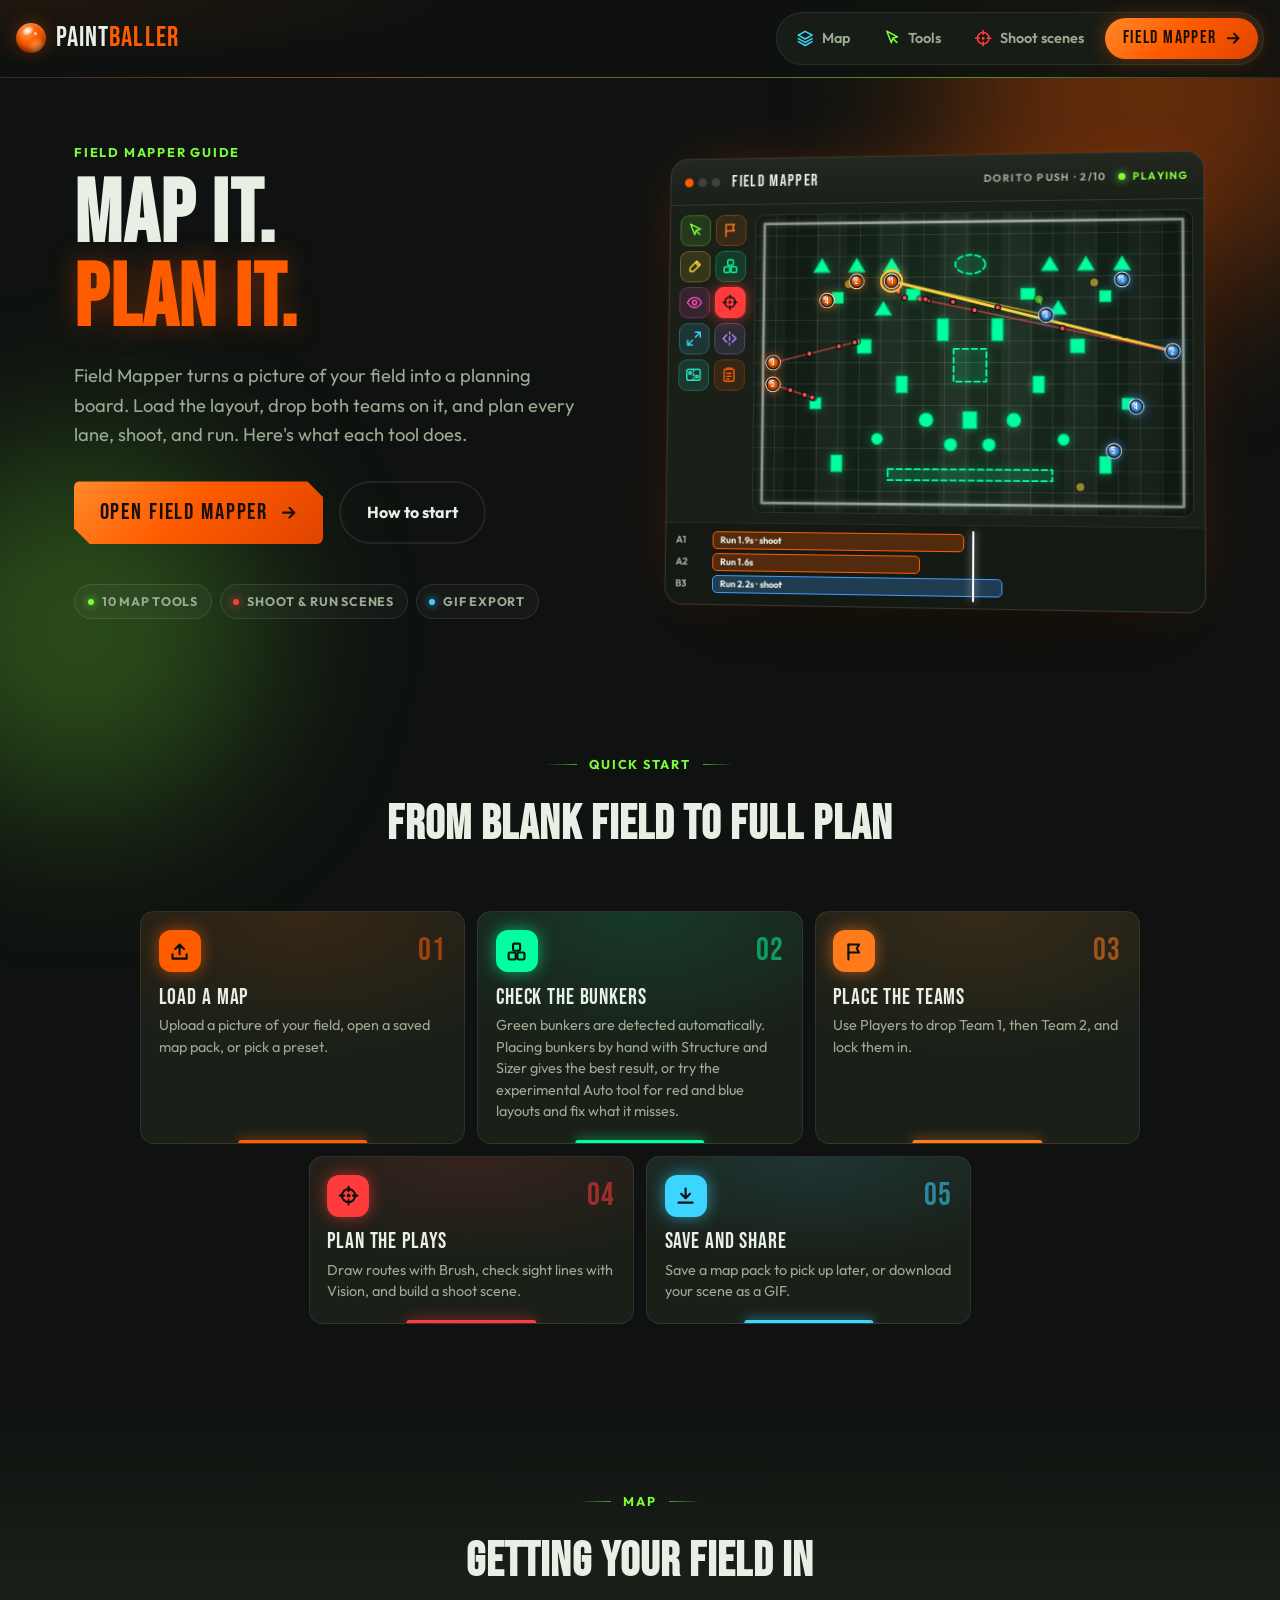
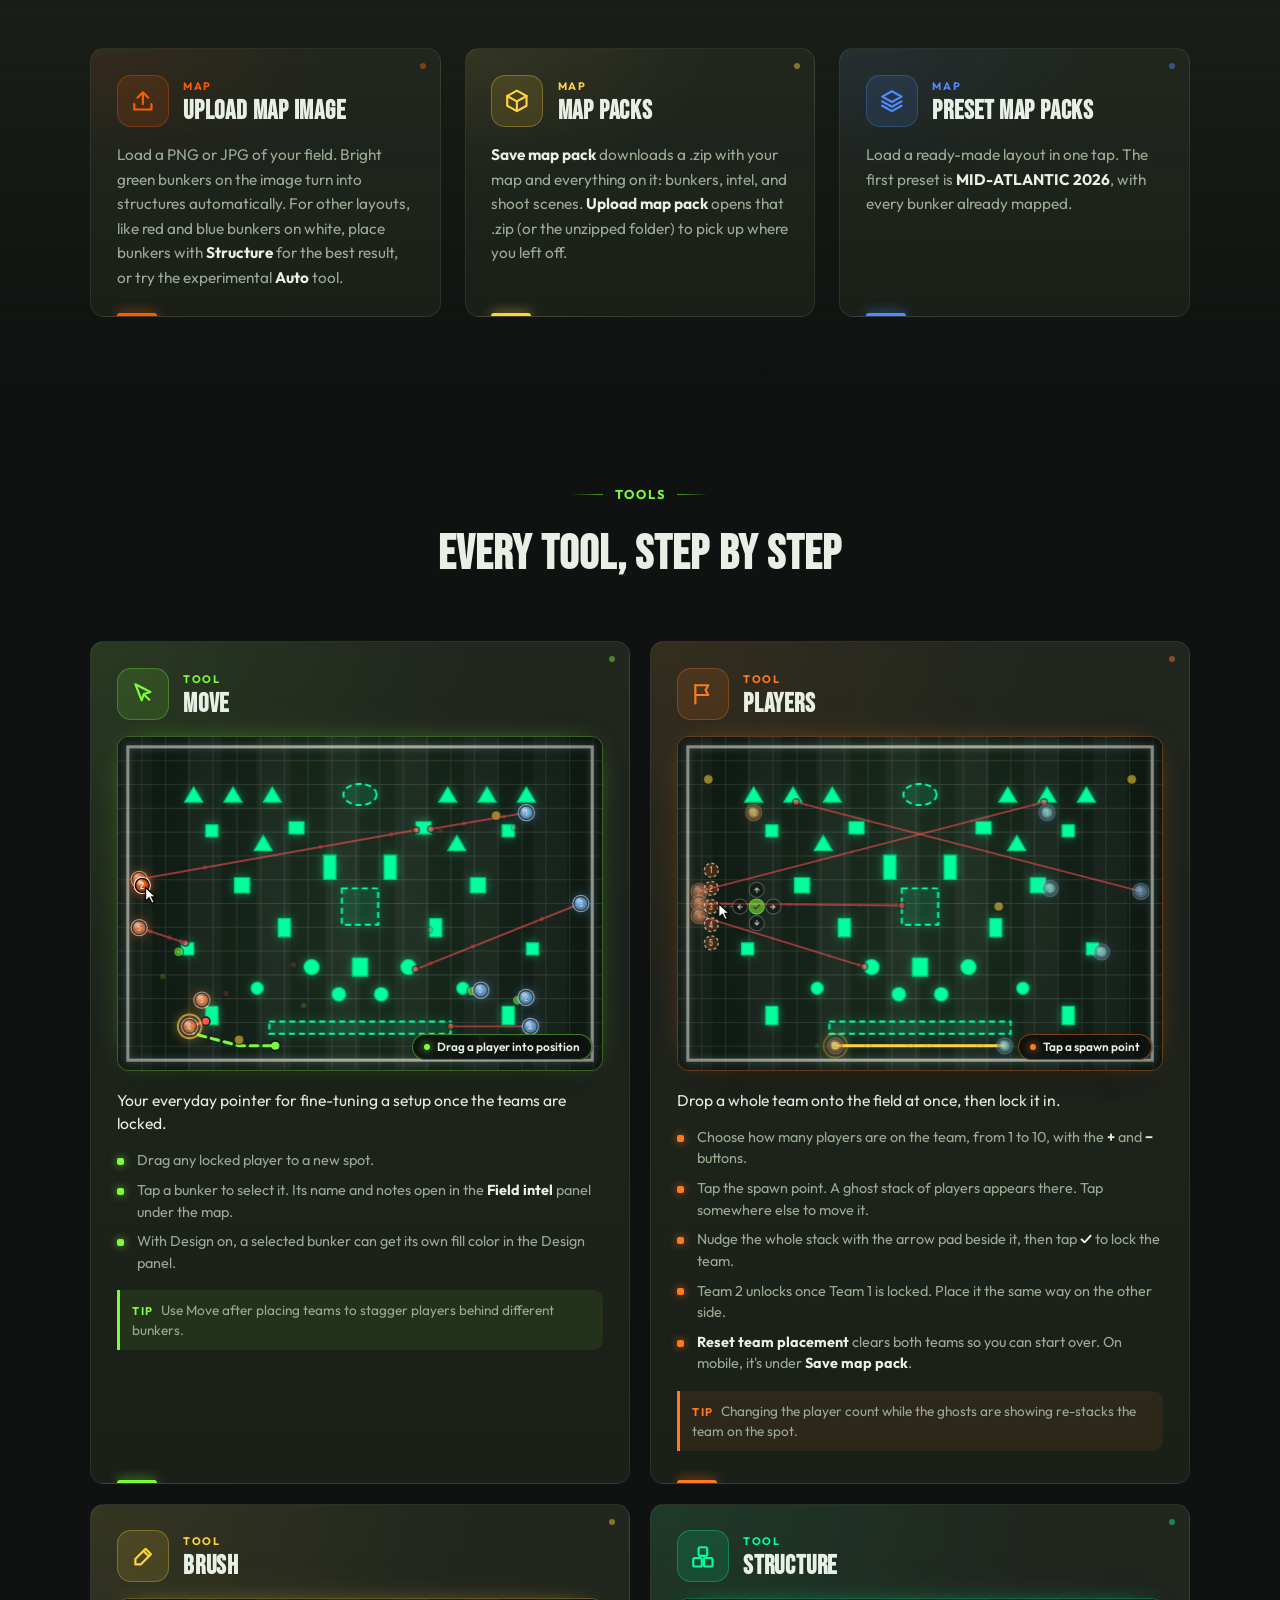
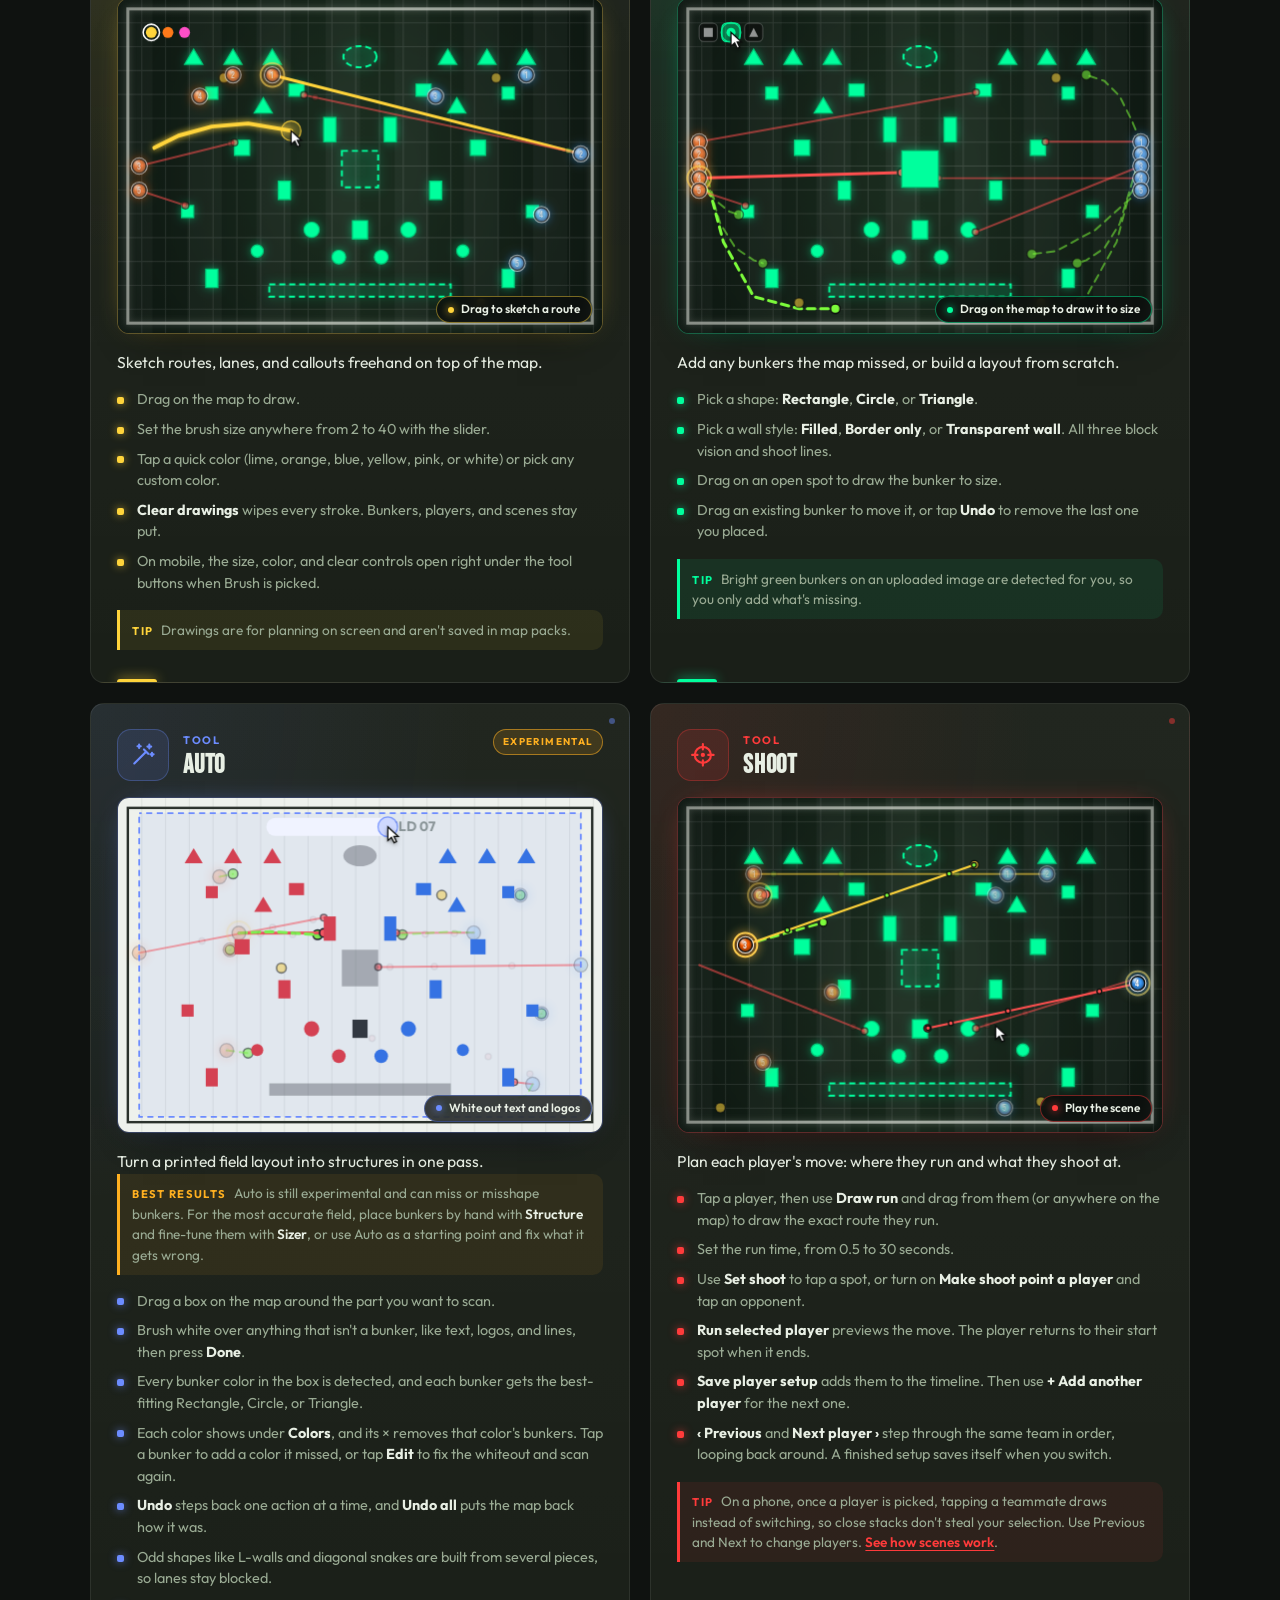
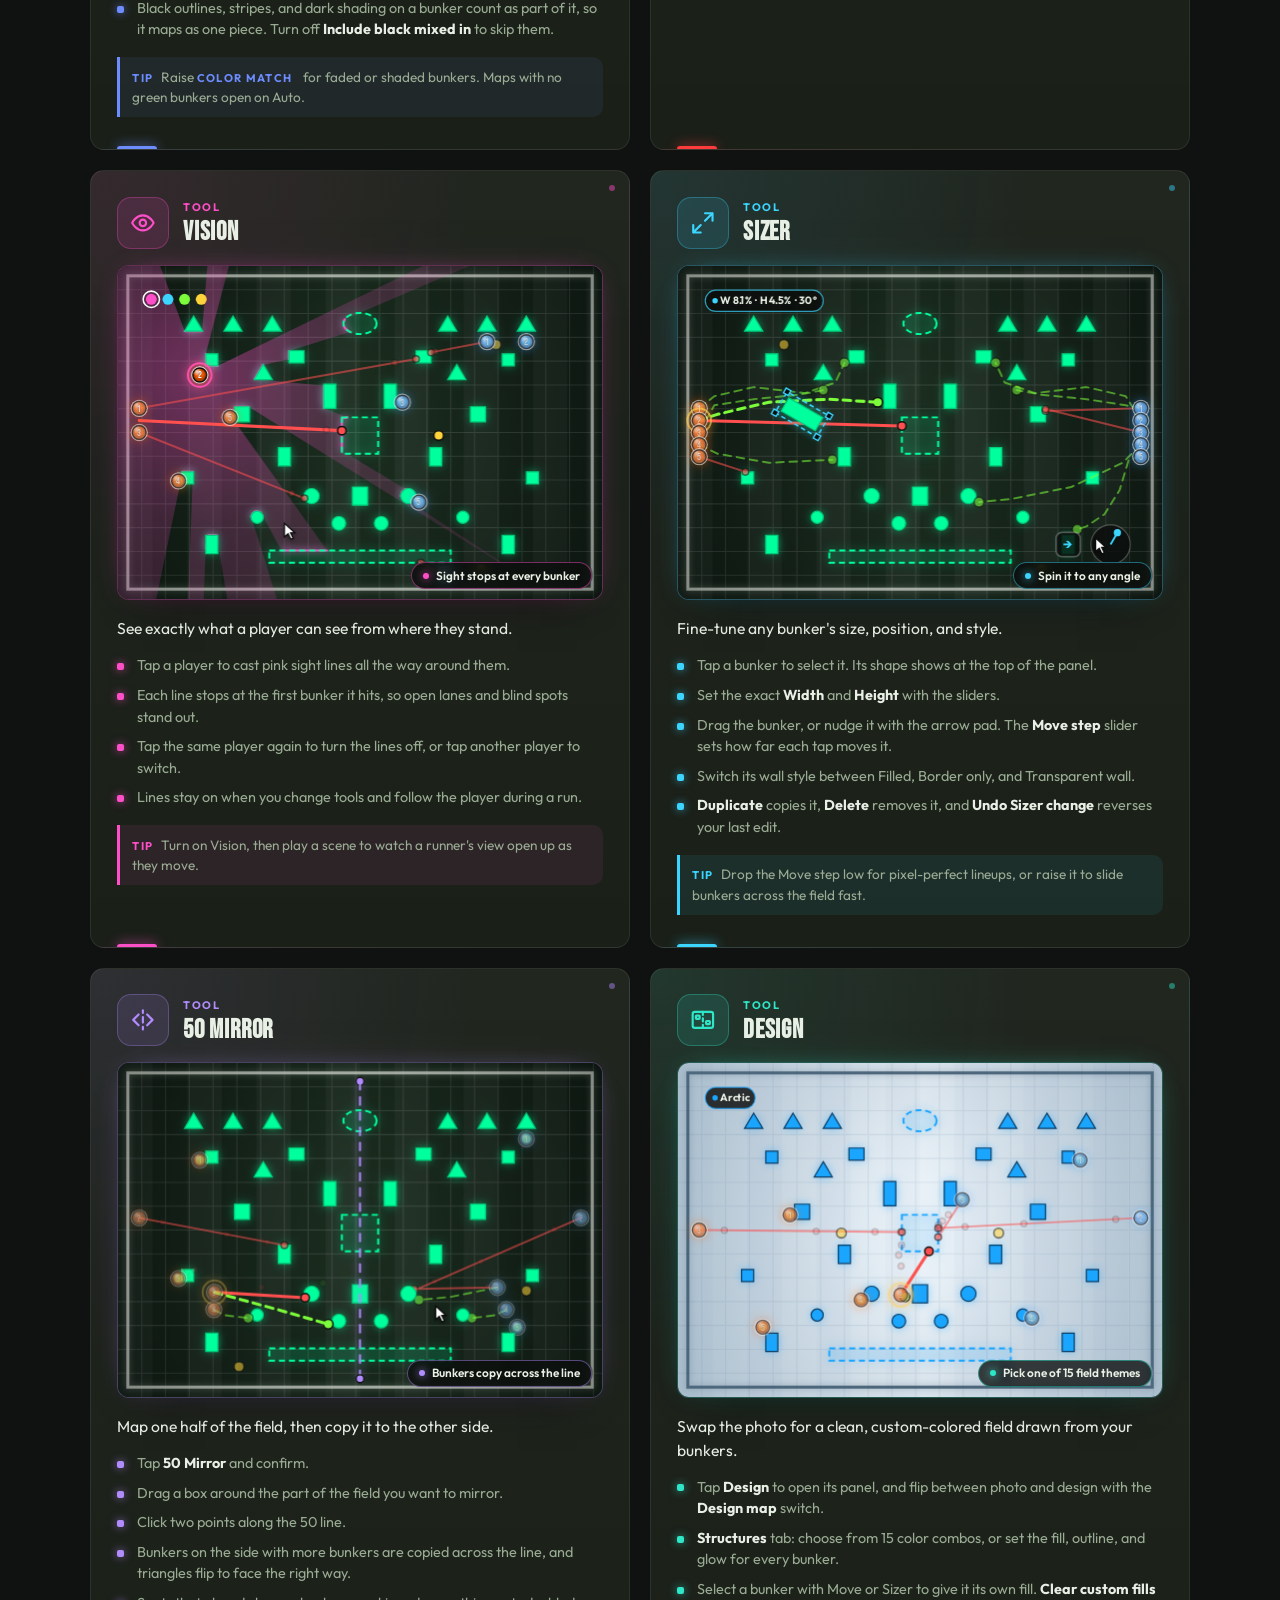
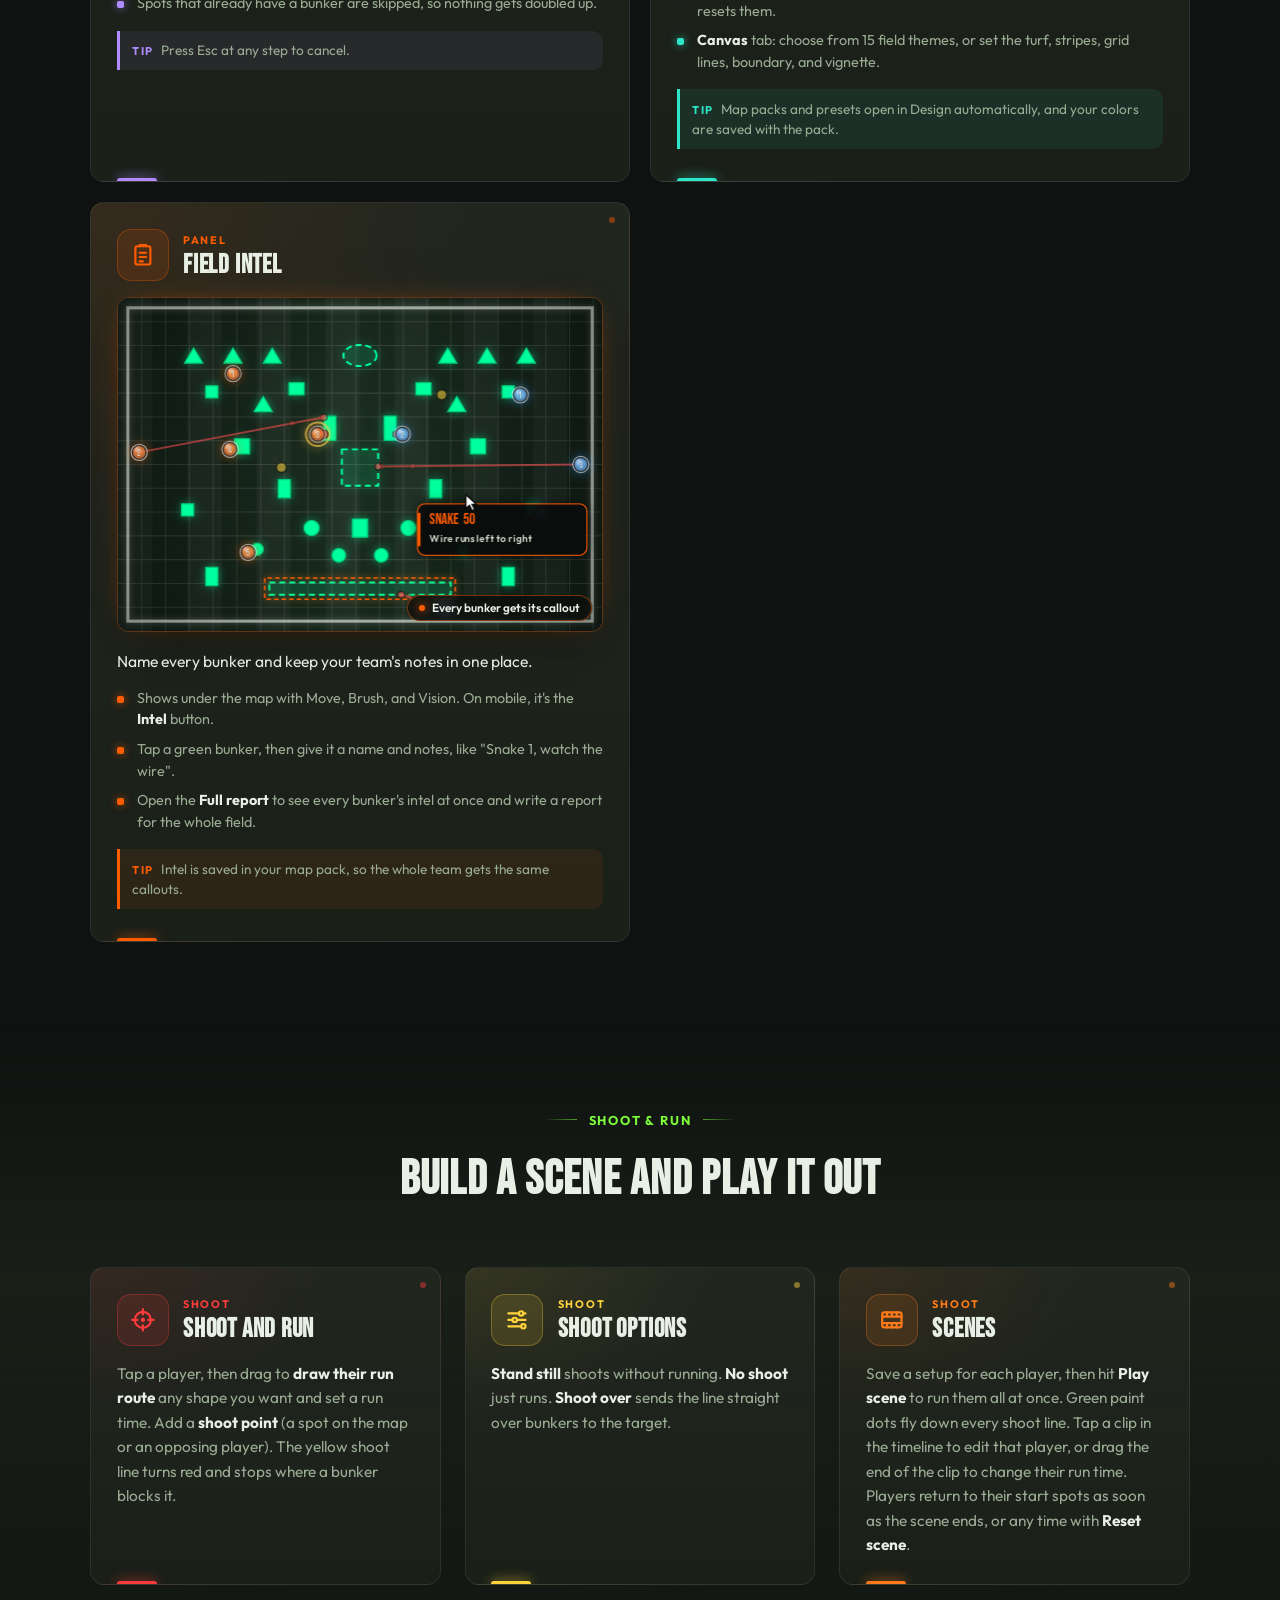
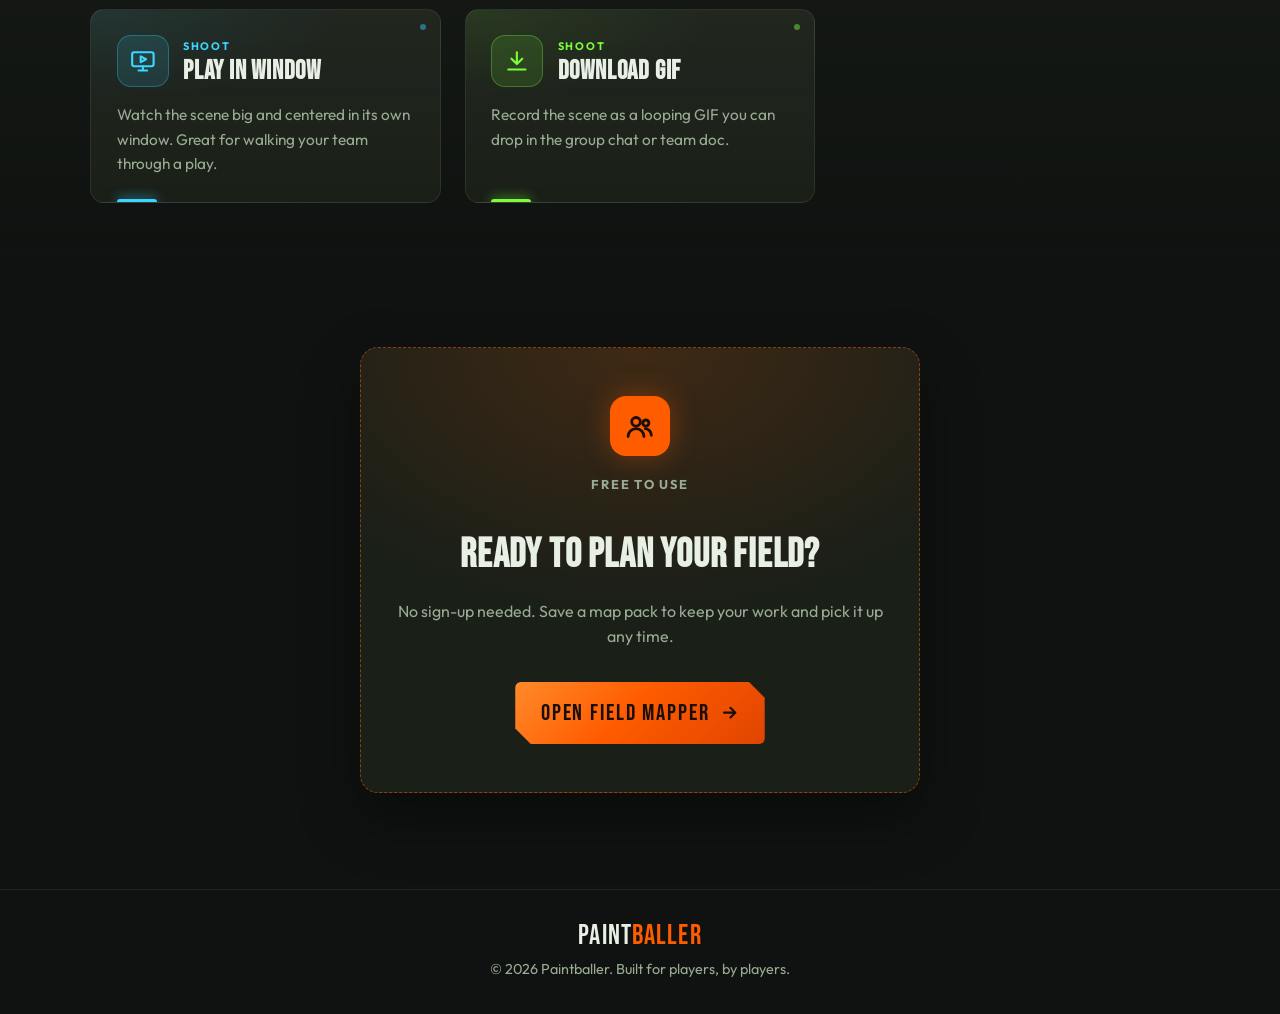
==== commit 6b48aeb0: "Play all ten breakouts in the hero next to Map it. Co-authored-by: Cursor <cursoragent@cursor.com>" ====
--- a/index.html
+++ b/index.html
@@ -10,7 +10,7 @@
   <link rel="preconnect" href="https://fonts.googleapis.com" />
   <link rel="preconnect" href="https://fonts.gstatic.com" crossorigin />
   <link href="https://fonts.googleapis.com/css2?family=Bebas+Neue&family=Outfit:wght@300;400;600;700&display=swap" rel="stylesheet" />
-  <link rel="stylesheet" href="styles.css?v=21" />
+  <link rel="stylesheet" href="styles.css?v=22" />
   <link rel="icon" href="data:image/svg+xml,<svg xmlns='http://www.w3.org/2000/svg' viewBox='0 0 100 100'><circle cx='50' cy='50' r='45' fill='%23ff5c00'/><circle cx='50' cy='50' r='28' fill='%231a1f14'/></svg>" />
 </head>
 <body>
@@ -76,7 +76,7 @@
         </ul>
       </div>
 
-      <div class="hero-app" aria-hidden="true" data-field-player>
+      <div class="hero-app" aria-hidden="true" data-field-player data-breakout-loop>
         <div class="hero-app-bar">
           <span class="hero-app-dots"><i></i><i></i><i></i></span>
           <span class="hero-app-title">Field Mapper</span>
@@ -429,42 +429,6 @@
       </div>
     </section>
 
-    <section class="features" id="breakouts">
-      <header class="section-header">
-        <p class="eyebrow">Breakouts</p>
-        <h2>Ten breakouts on repeat</h2>
-      </header>
-      <div class="breakout-grid">
-        <div class="hero-app breakout-player" aria-hidden="true" data-field-player>
-          <div class="hero-app-bar">
-            <span class="hero-app-dots"><i></i><i></i><i></i></span>
-            <span class="hero-app-title" data-scene-name>Breakout</span>
-            <span class="hero-app-live">Playing</span>
-          </div>
-          <div class="hero-app-map"><canvas class="hero-map"></canvas></div>
-          <div class="hero-app-timeline"><span class="hero-playhead-lane"><span class="hero-playhead"></span></span></div>
-        </div>
-        <div class="hero-app breakout-player" aria-hidden="true" data-field-player>
-          <div class="hero-app-bar">
-            <span class="hero-app-dots"><i></i><i></i><i></i></span>
-            <span class="hero-app-title" data-scene-name>Breakout</span>
-            <span class="hero-app-live">Playing</span>
-          </div>
-          <div class="hero-app-map"><canvas class="hero-map"></canvas></div>
-          <div class="hero-app-timeline"><span class="hero-playhead-lane"><span class="hero-playhead"></span></span></div>
-        </div>
-        <div class="hero-app breakout-player" aria-hidden="true" data-field-player>
-          <div class="hero-app-bar">
-            <span class="hero-app-dots"><i></i><i></i><i></i></span>
-            <span class="hero-app-title" data-scene-name>Breakout</span>
-            <span class="hero-app-live">Playing</span>
-          </div>
-          <div class="hero-app-map"><canvas class="hero-map"></canvas></div>
-          <div class="hero-app-timeline"><span class="hero-playhead-lane"><span class="hero-playhead"></span></span></div>
-        </div>
-      </div>
-    </section>
-
     <section class="join" id="open">
       <div class="join-card">
         <span class="join-icon" aria-hidden="true"><svg class="fm-ico"><use href="#i-teams" /></svg></span>
@@ -485,8 +449,8 @@
   </footer>
 
   <script src="main.js?v=6"></script>
-  <script src="field-game.js?v=1"></script>
-  <script src="hero-scene.js?v=4"></script>
+  <script src="field-game.js?v=2"></script>
+  <script src="hero-scene.js?v=5"></script>
   <script src="tool-demos.js?v=5"></script>
 </body>
 </html>
--- a/styles.css
+++ b/styles.css
@@ -782,23 +782,6 @@
   color: var(--text-muted);
 }
 
-.breakout-grid {
-  display: grid;
-  grid-template-columns: repeat(auto-fit, minmax(280px, 1fr));
-  gap: 1.5rem;
-  max-width: 1100px;
-  margin: 0 auto;
-}
-
-.breakout-player {
-  max-width: none;
-  transform: none;
-}
-
-.breakout-player .hero-app-map {
-  margin: 0.6rem;
-}
-
 @keyframes hero-blink {
   0%, 100% { opacity: 1; }
   50% { opacity: 0.3; }
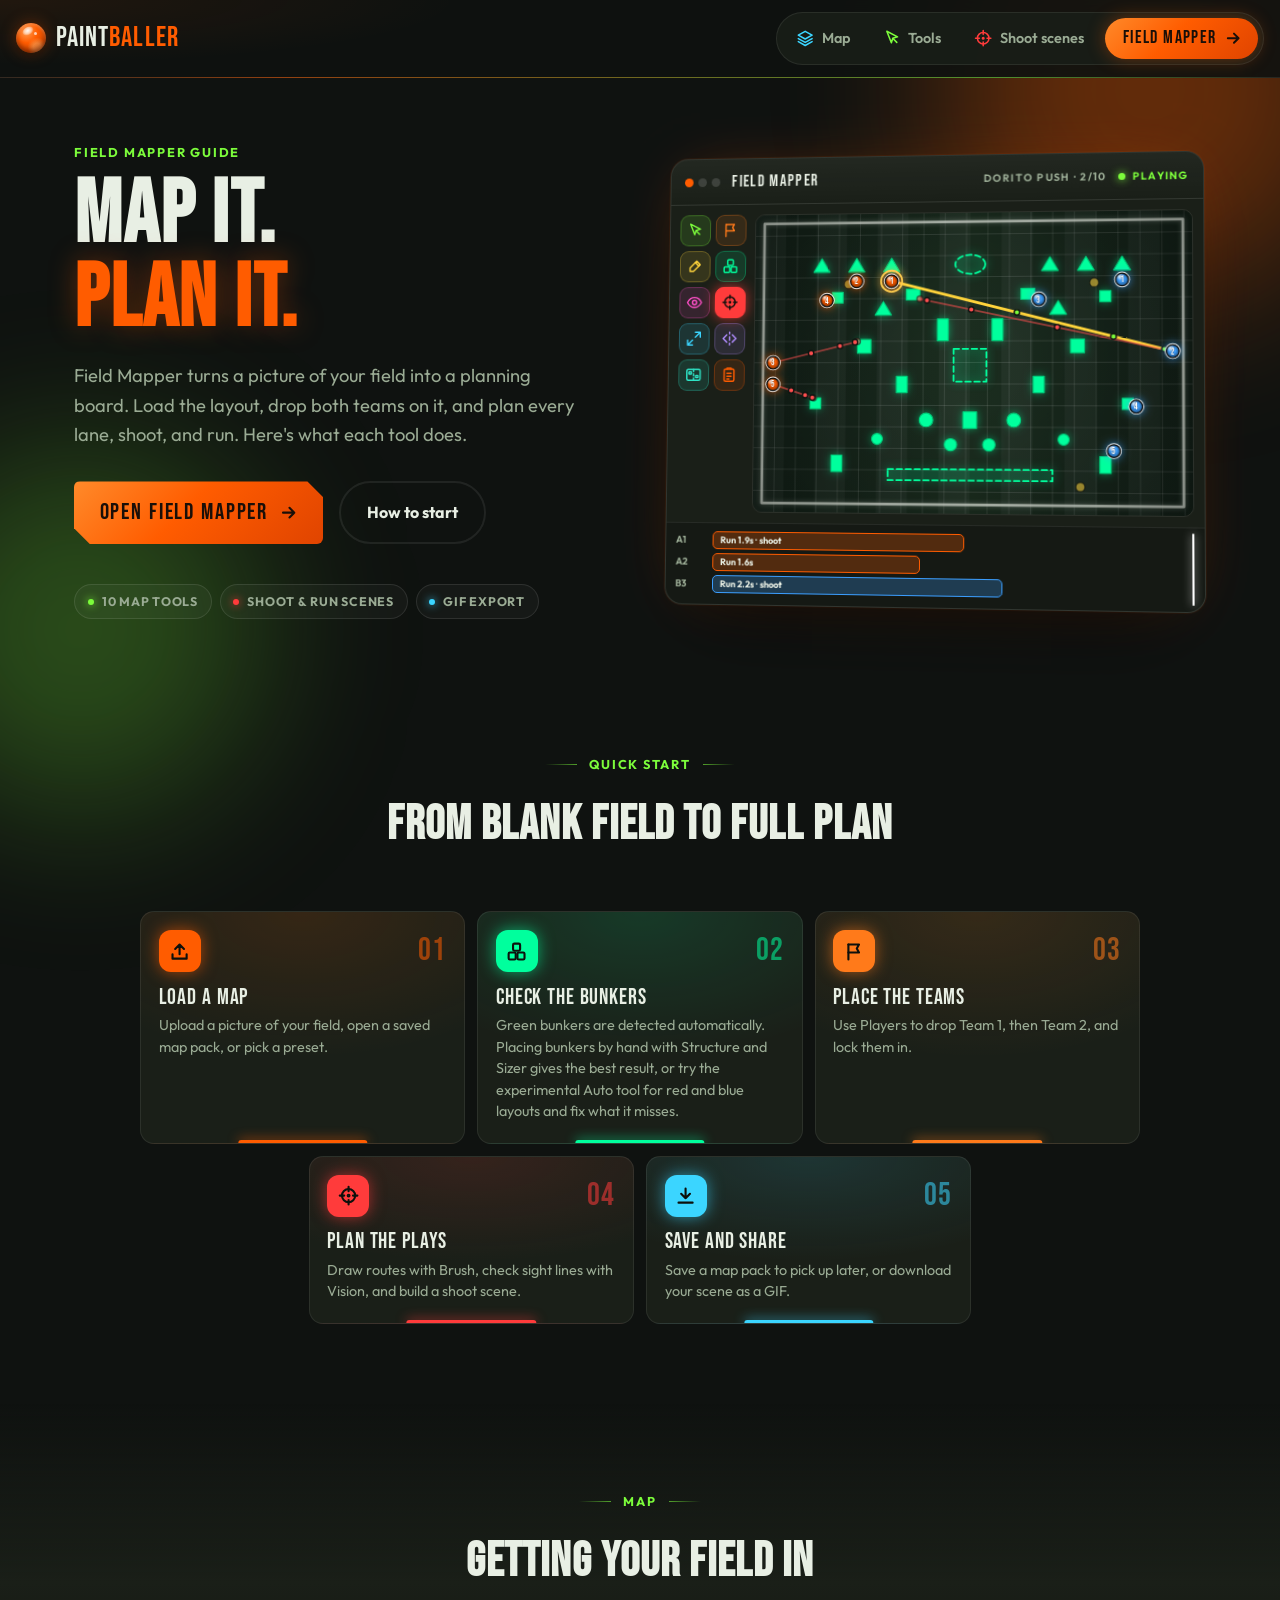
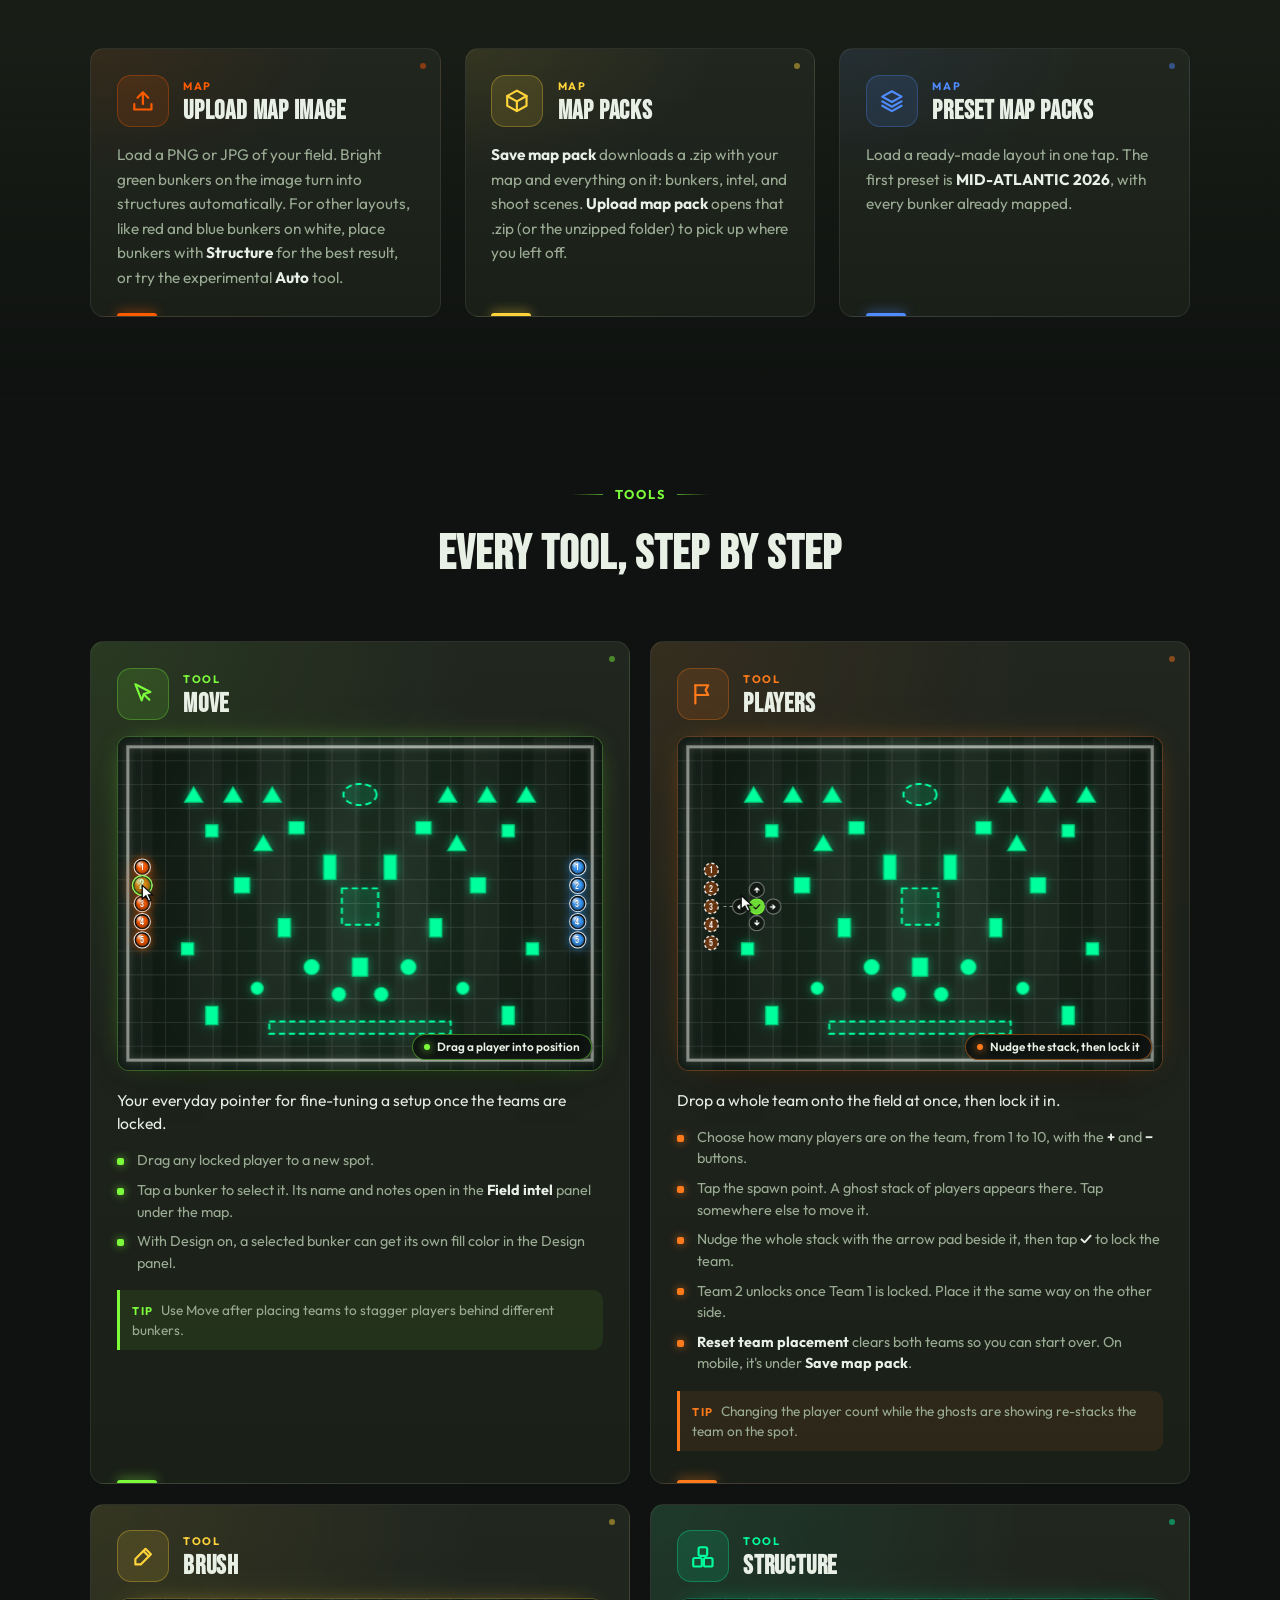
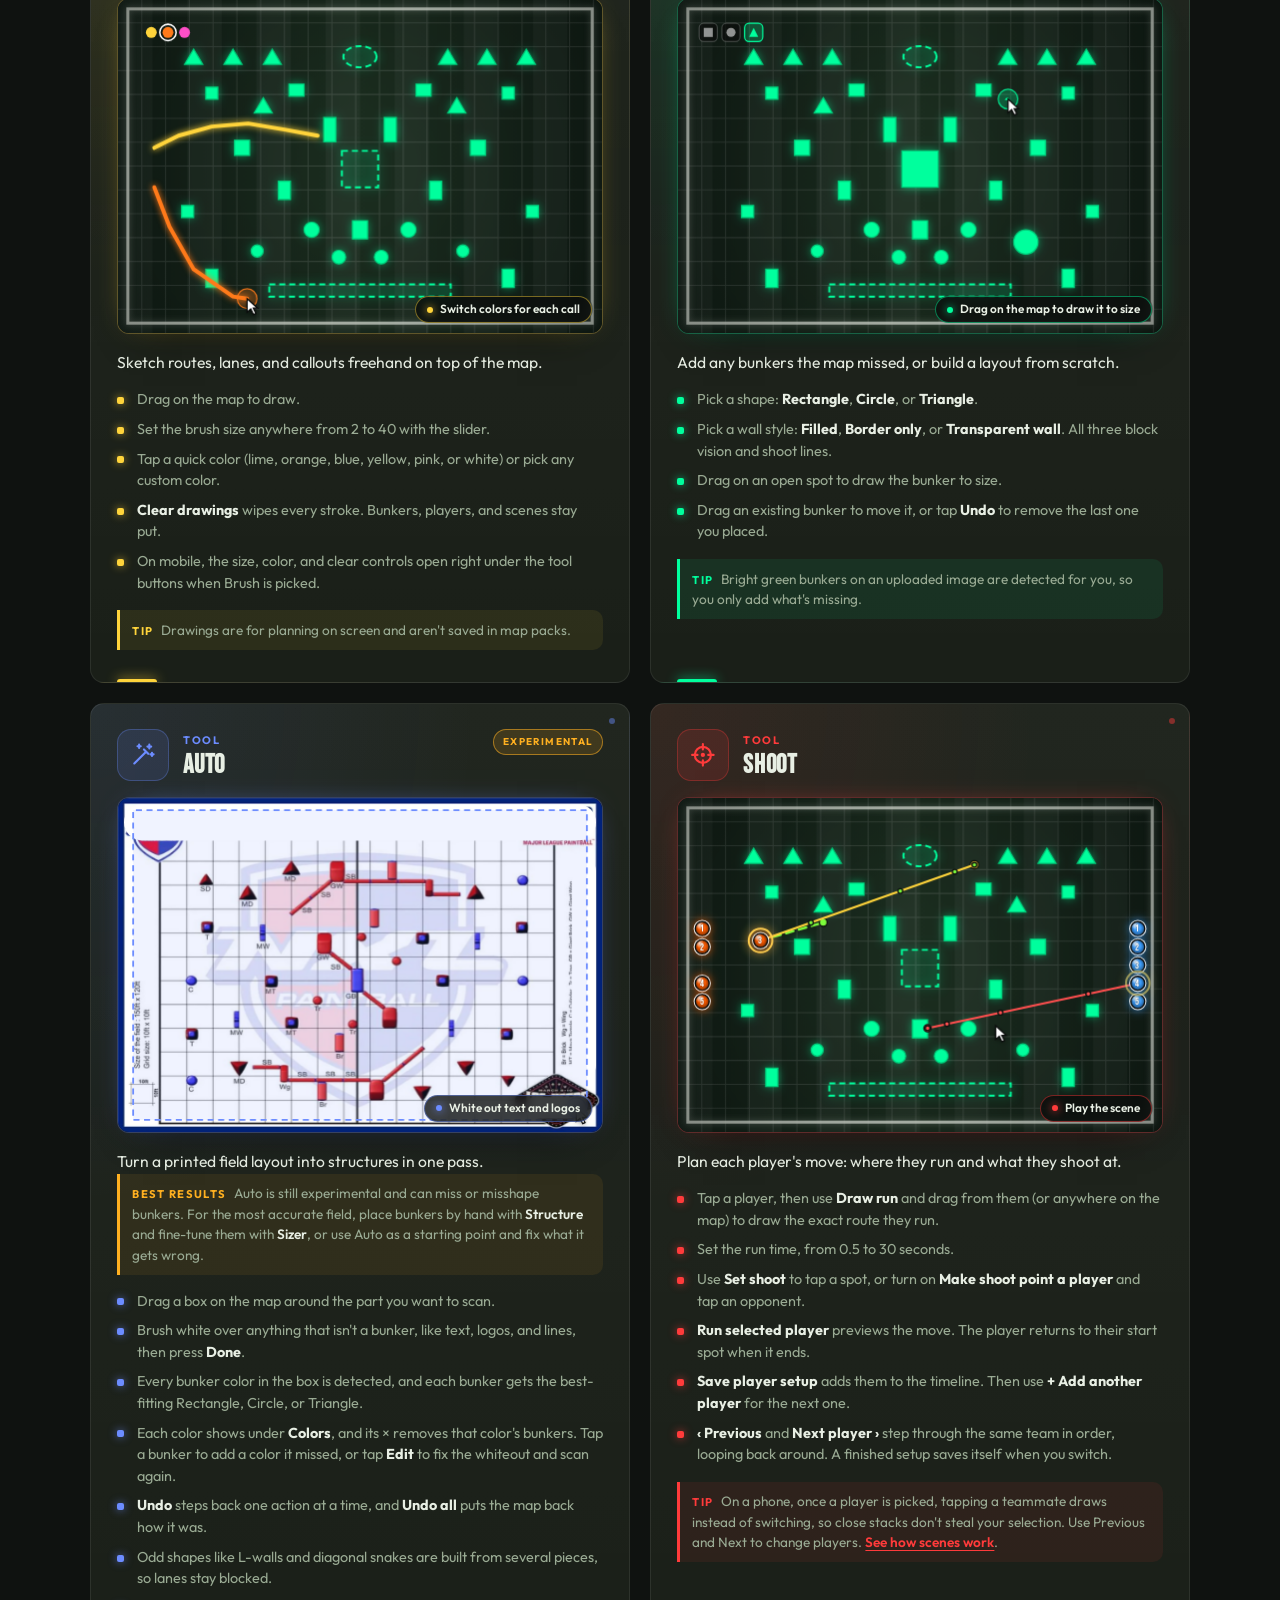
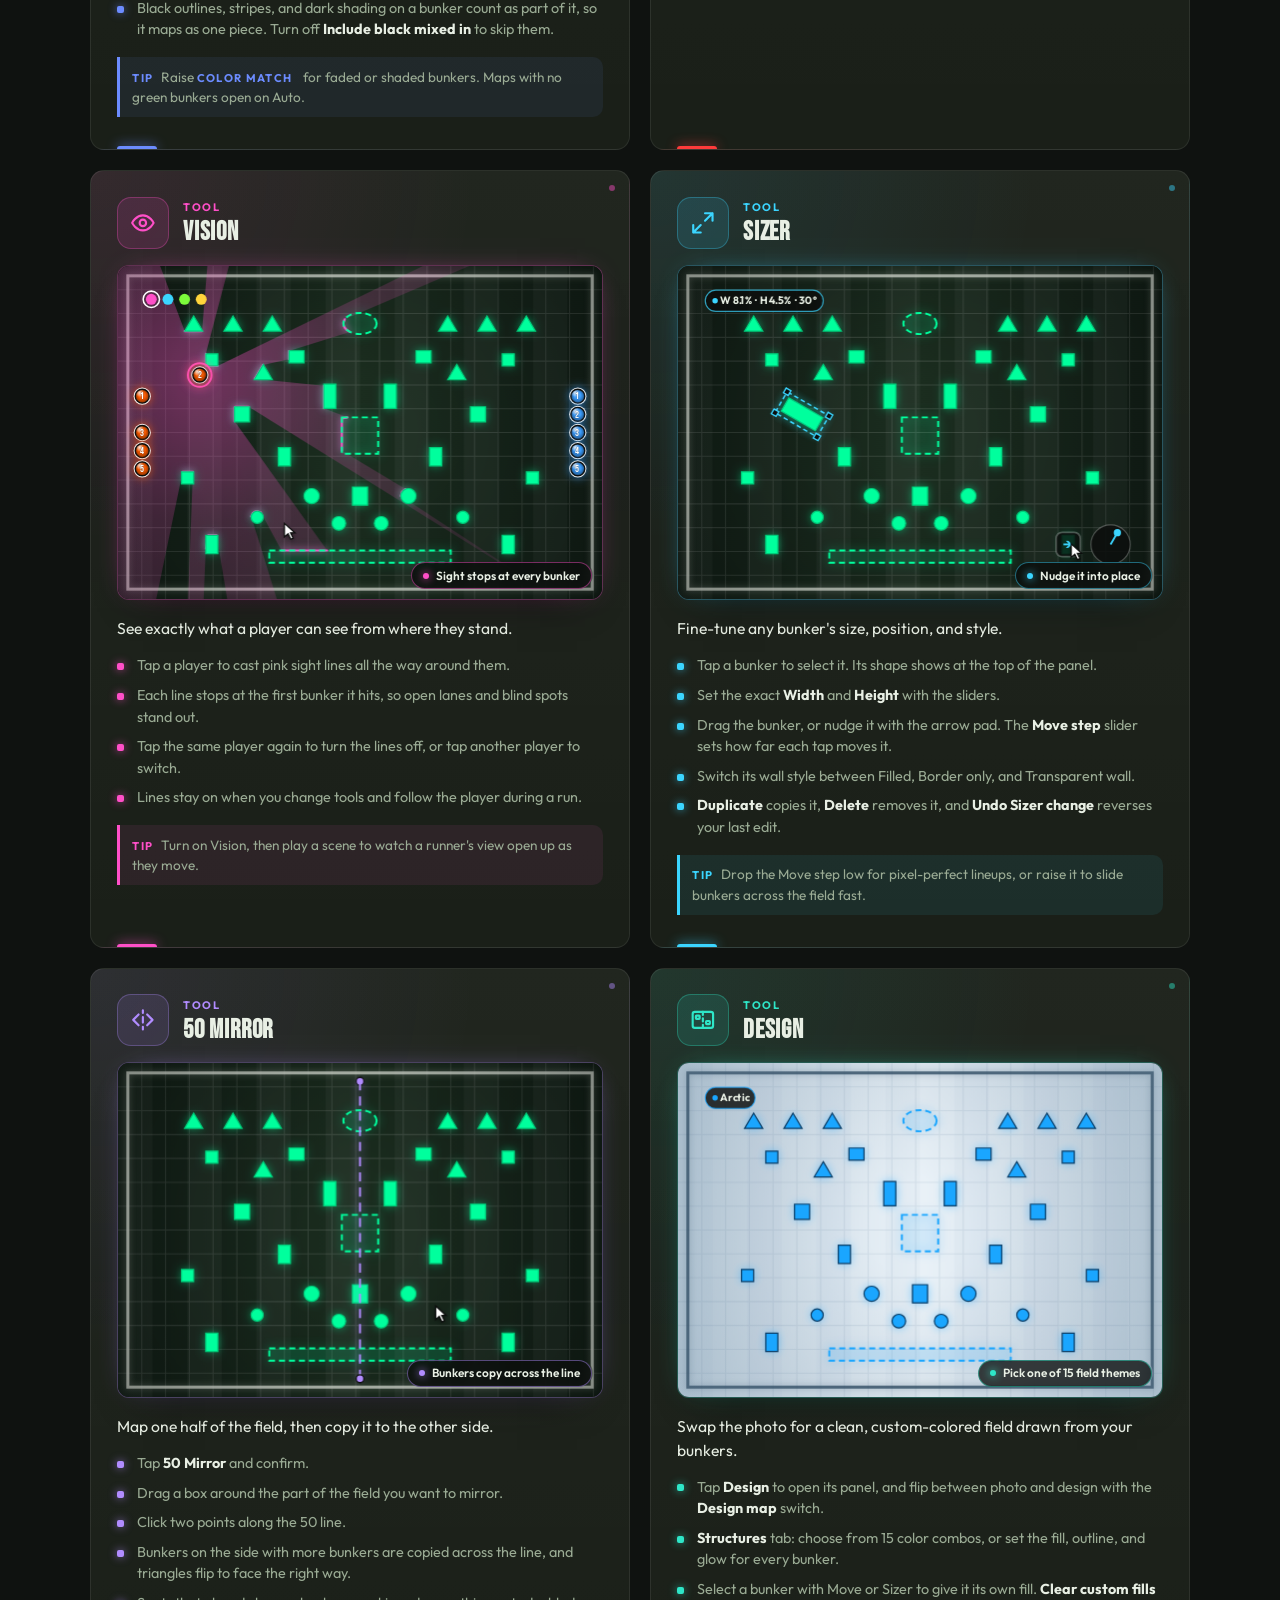
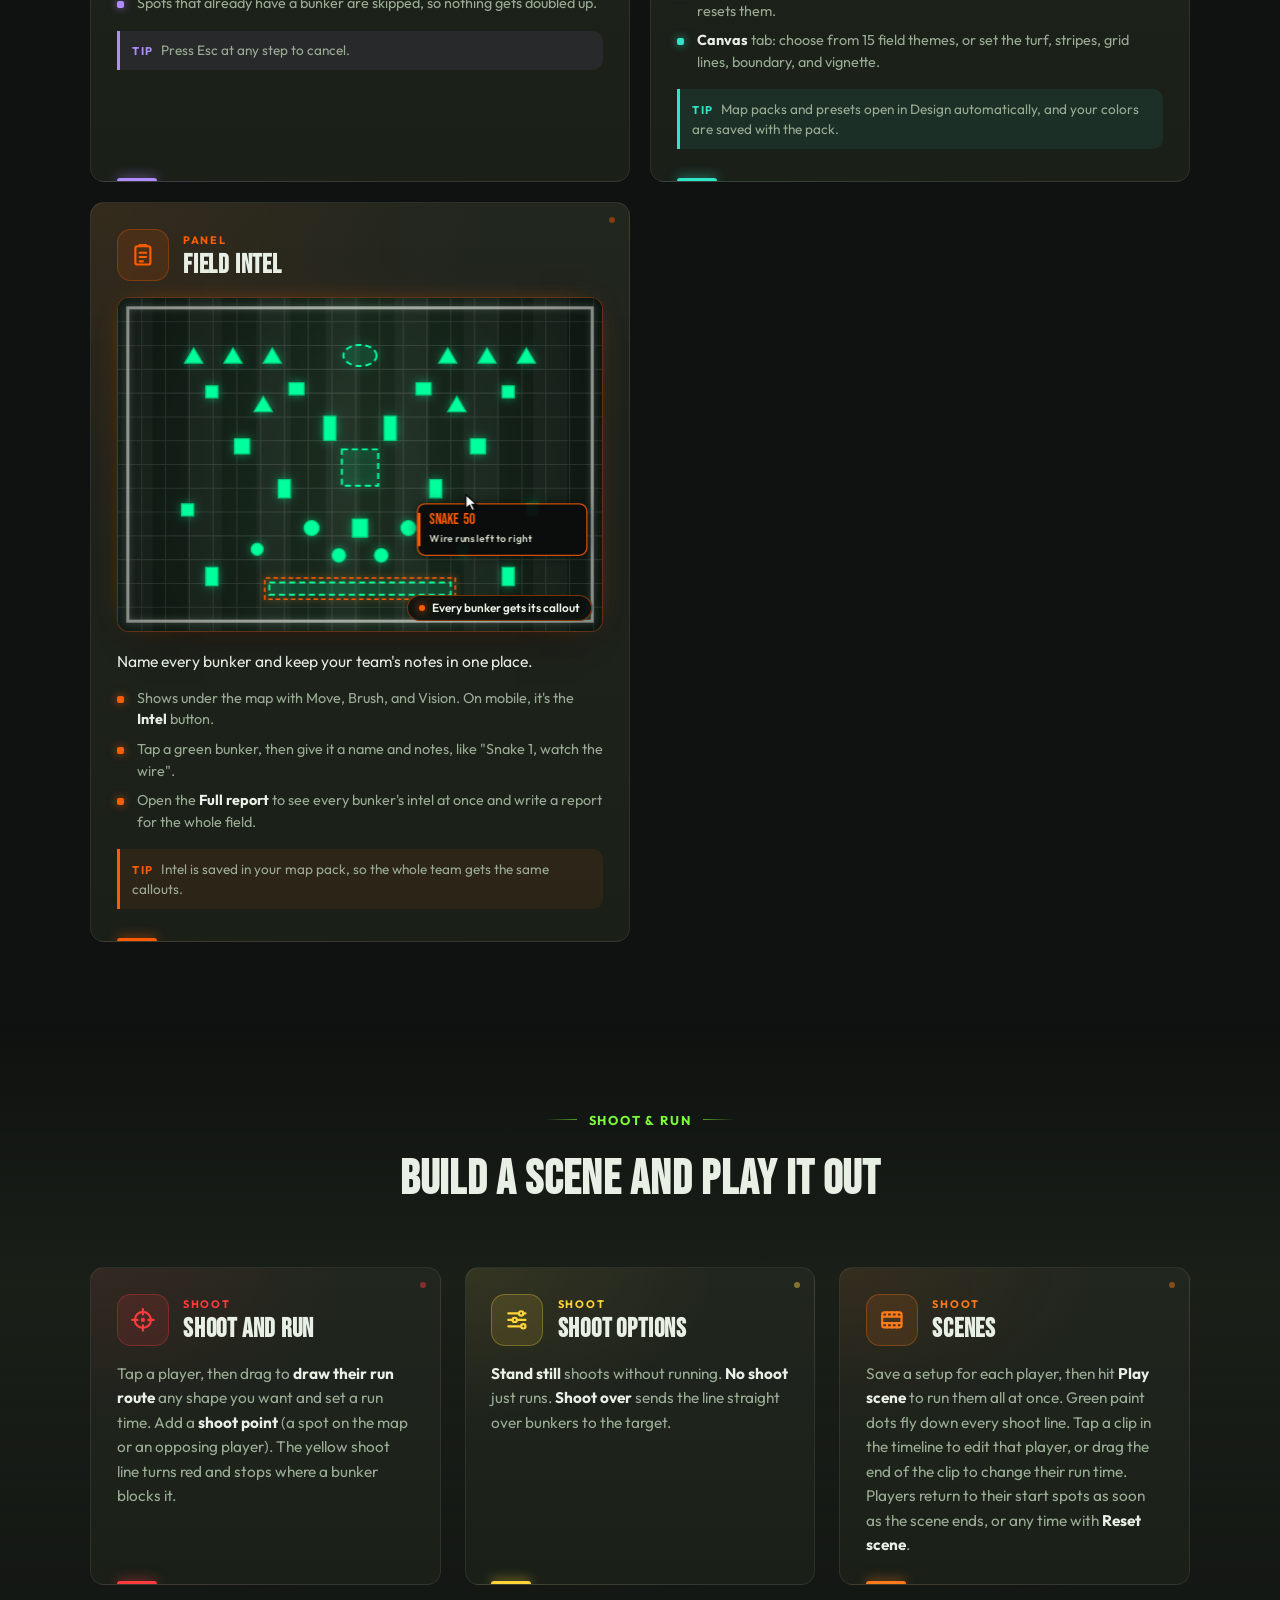
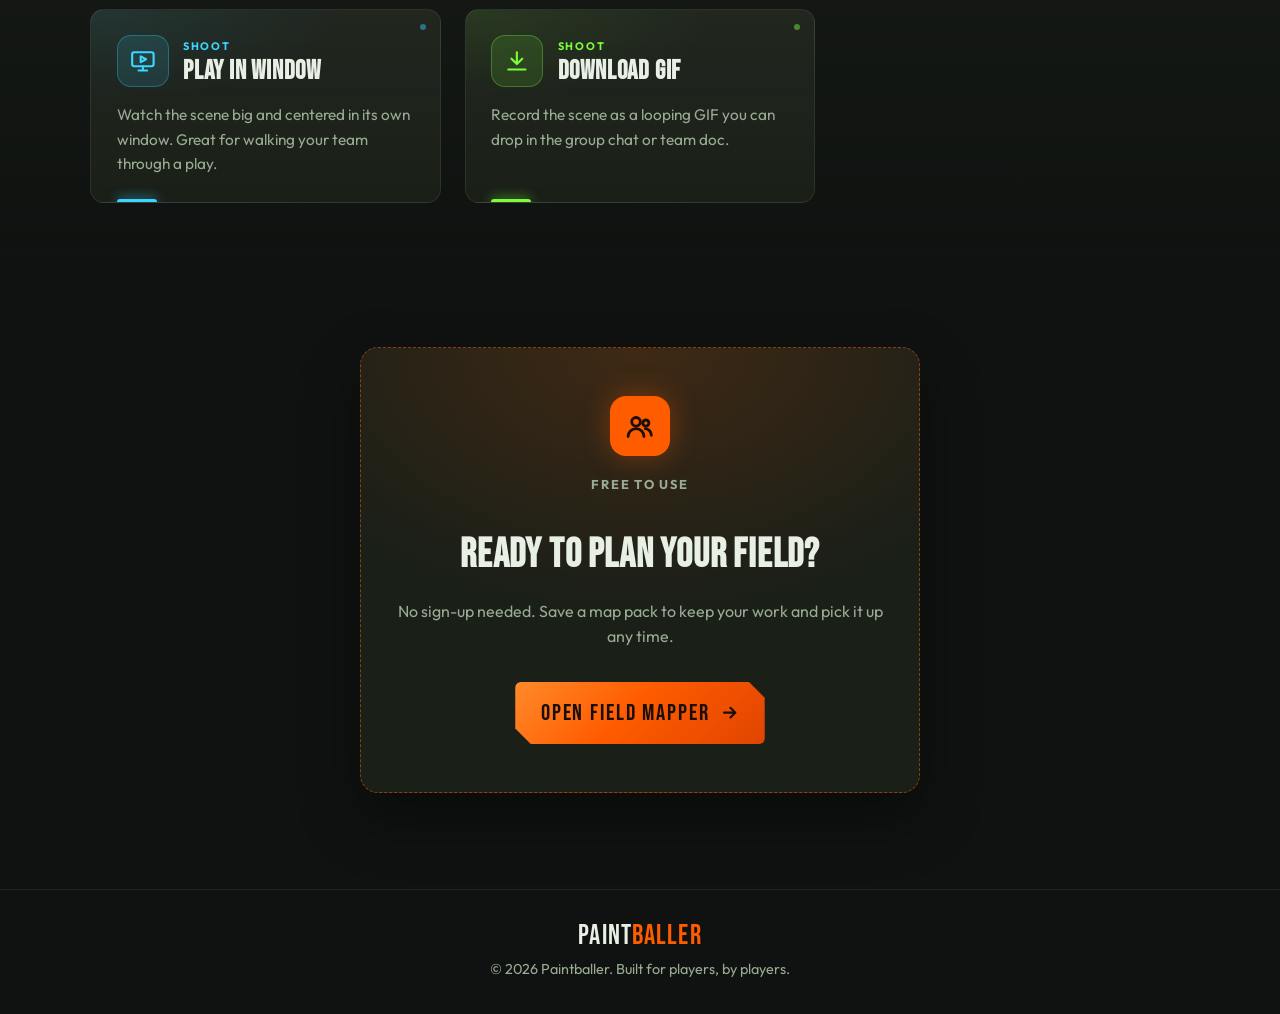
==== commit bf249817: "Show only the tool in homepage demos and start Auto on the Vegas layout. Co-authored-by: Cursor <cur" ====
--- a/index.html
+++ b/index.html
@@ -451,6 +451,6 @@
   <script src="main.js?v=6"></script>
   <script src="field-game.js?v=2"></script>
   <script src="hero-scene.js?v=5"></script>
-  <script src="tool-demos.js?v=5"></script>
+  <script src="tool-demos.js?v=6"></script>
 </body>
 </html>
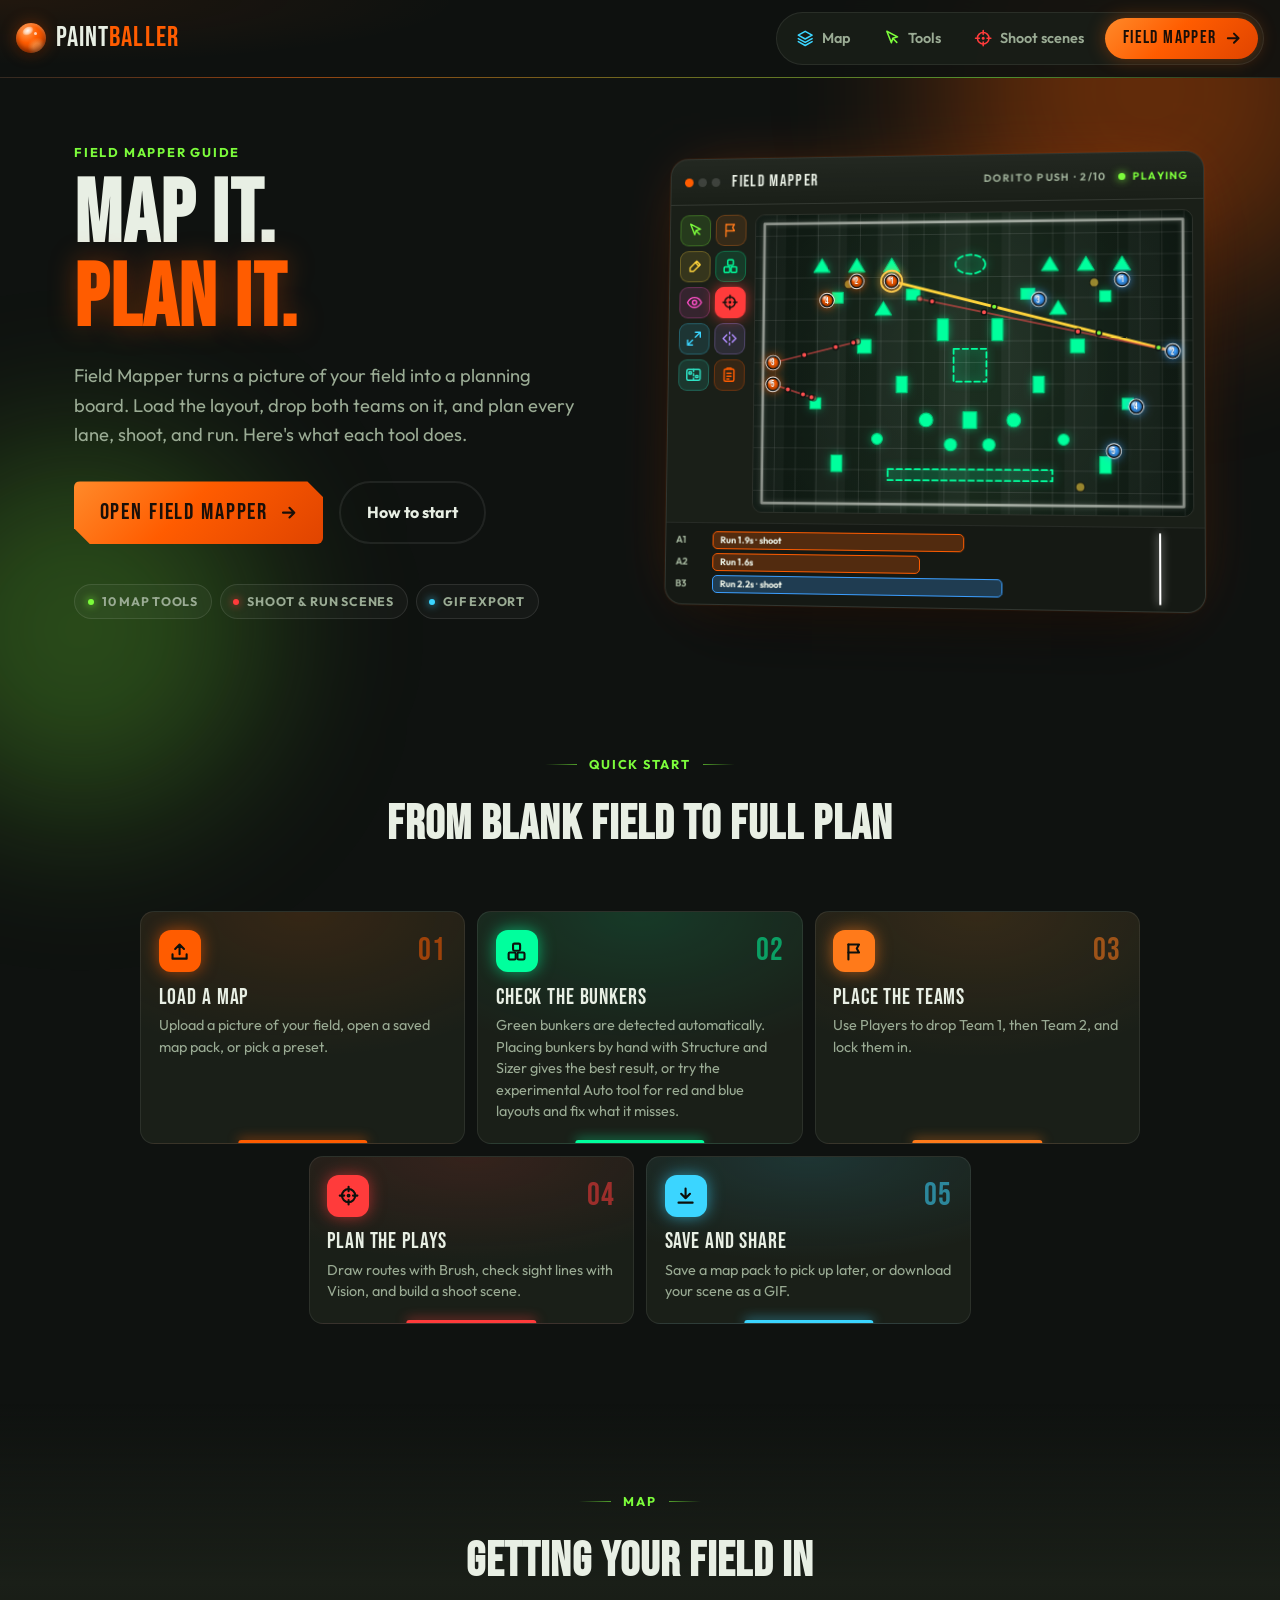
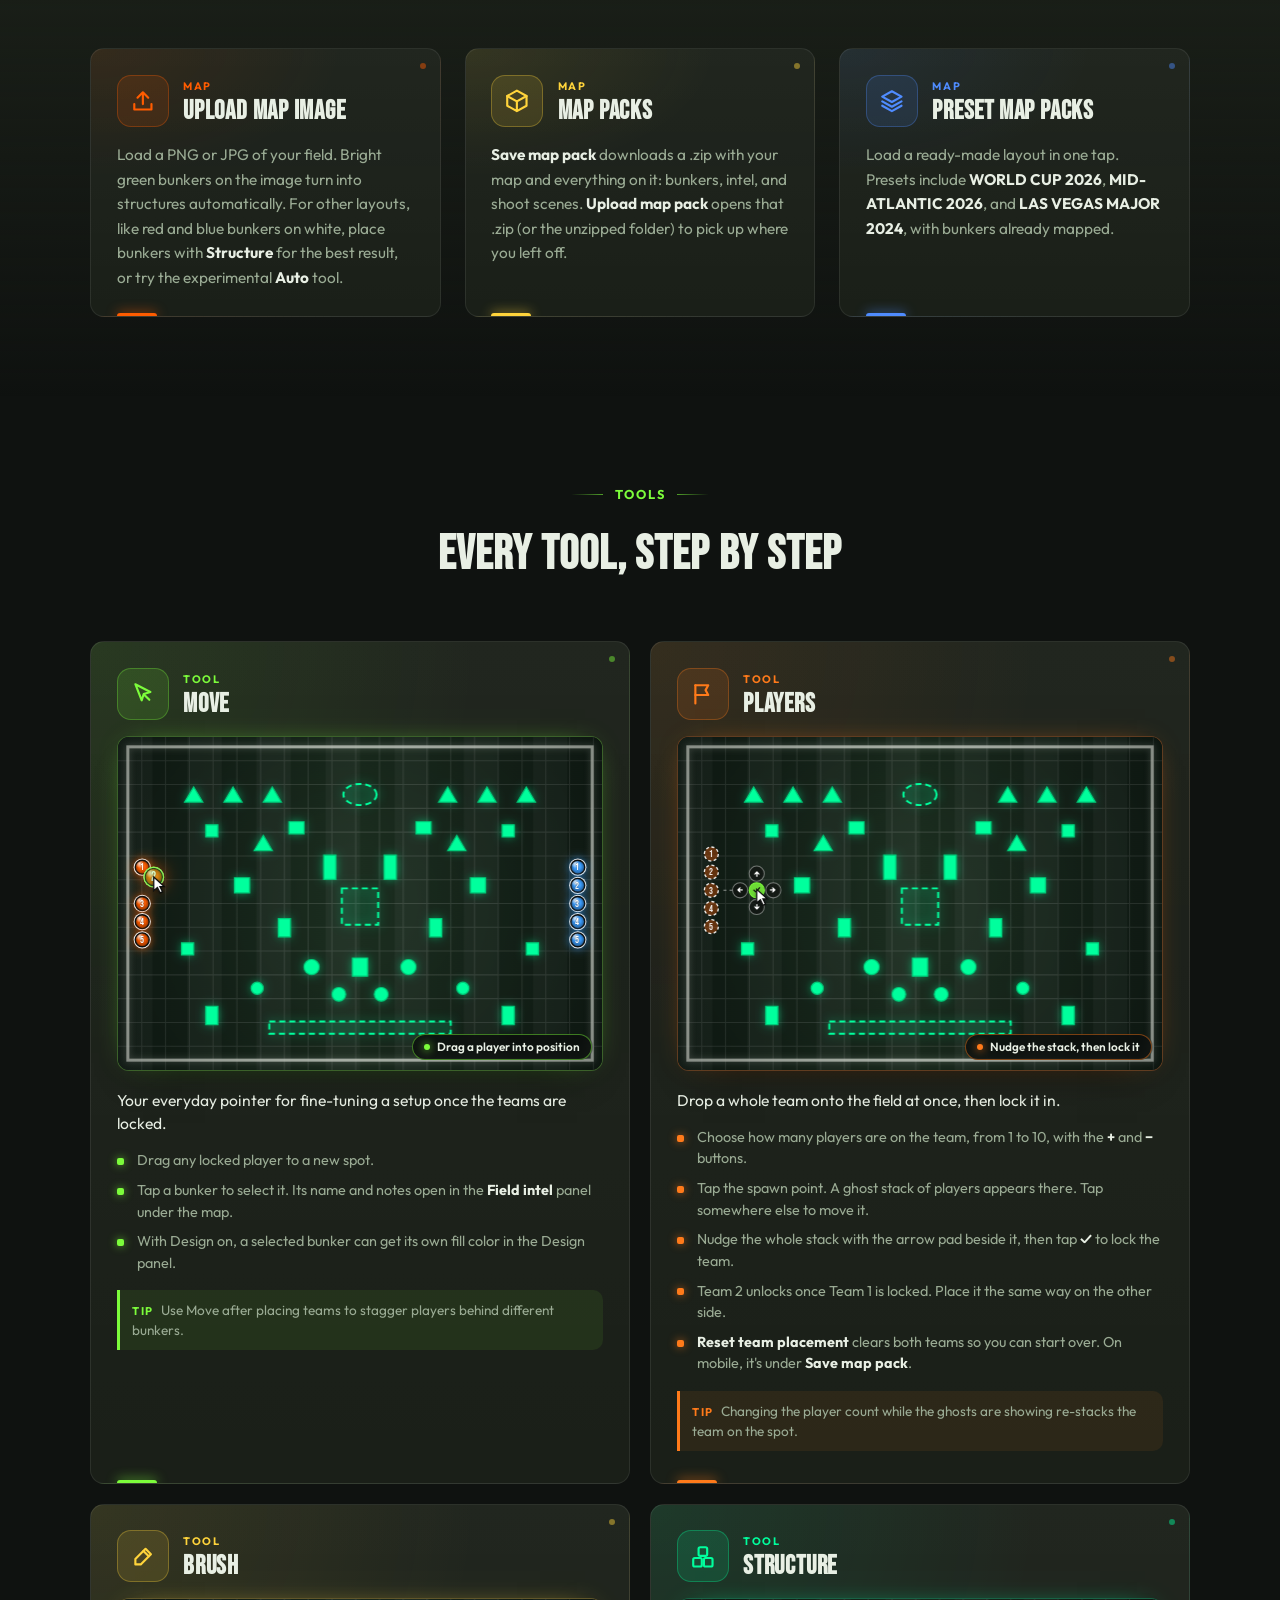
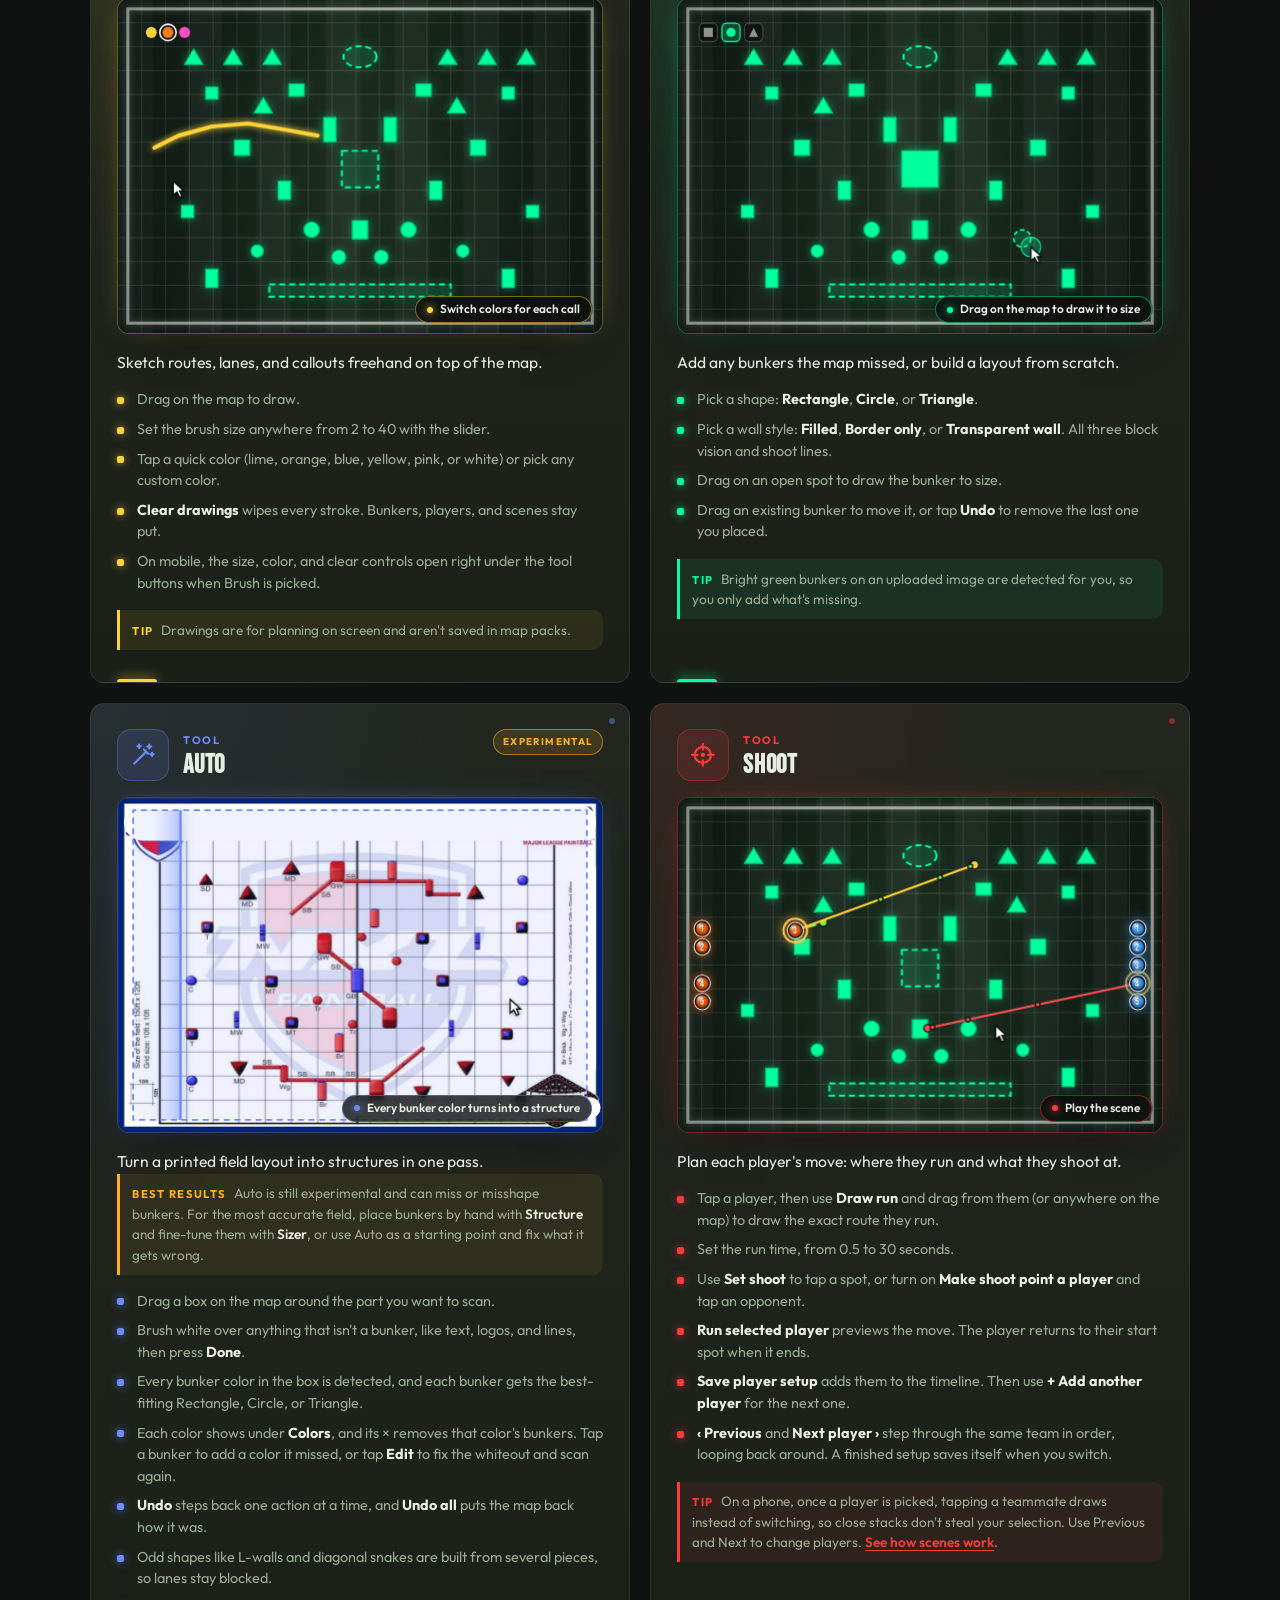
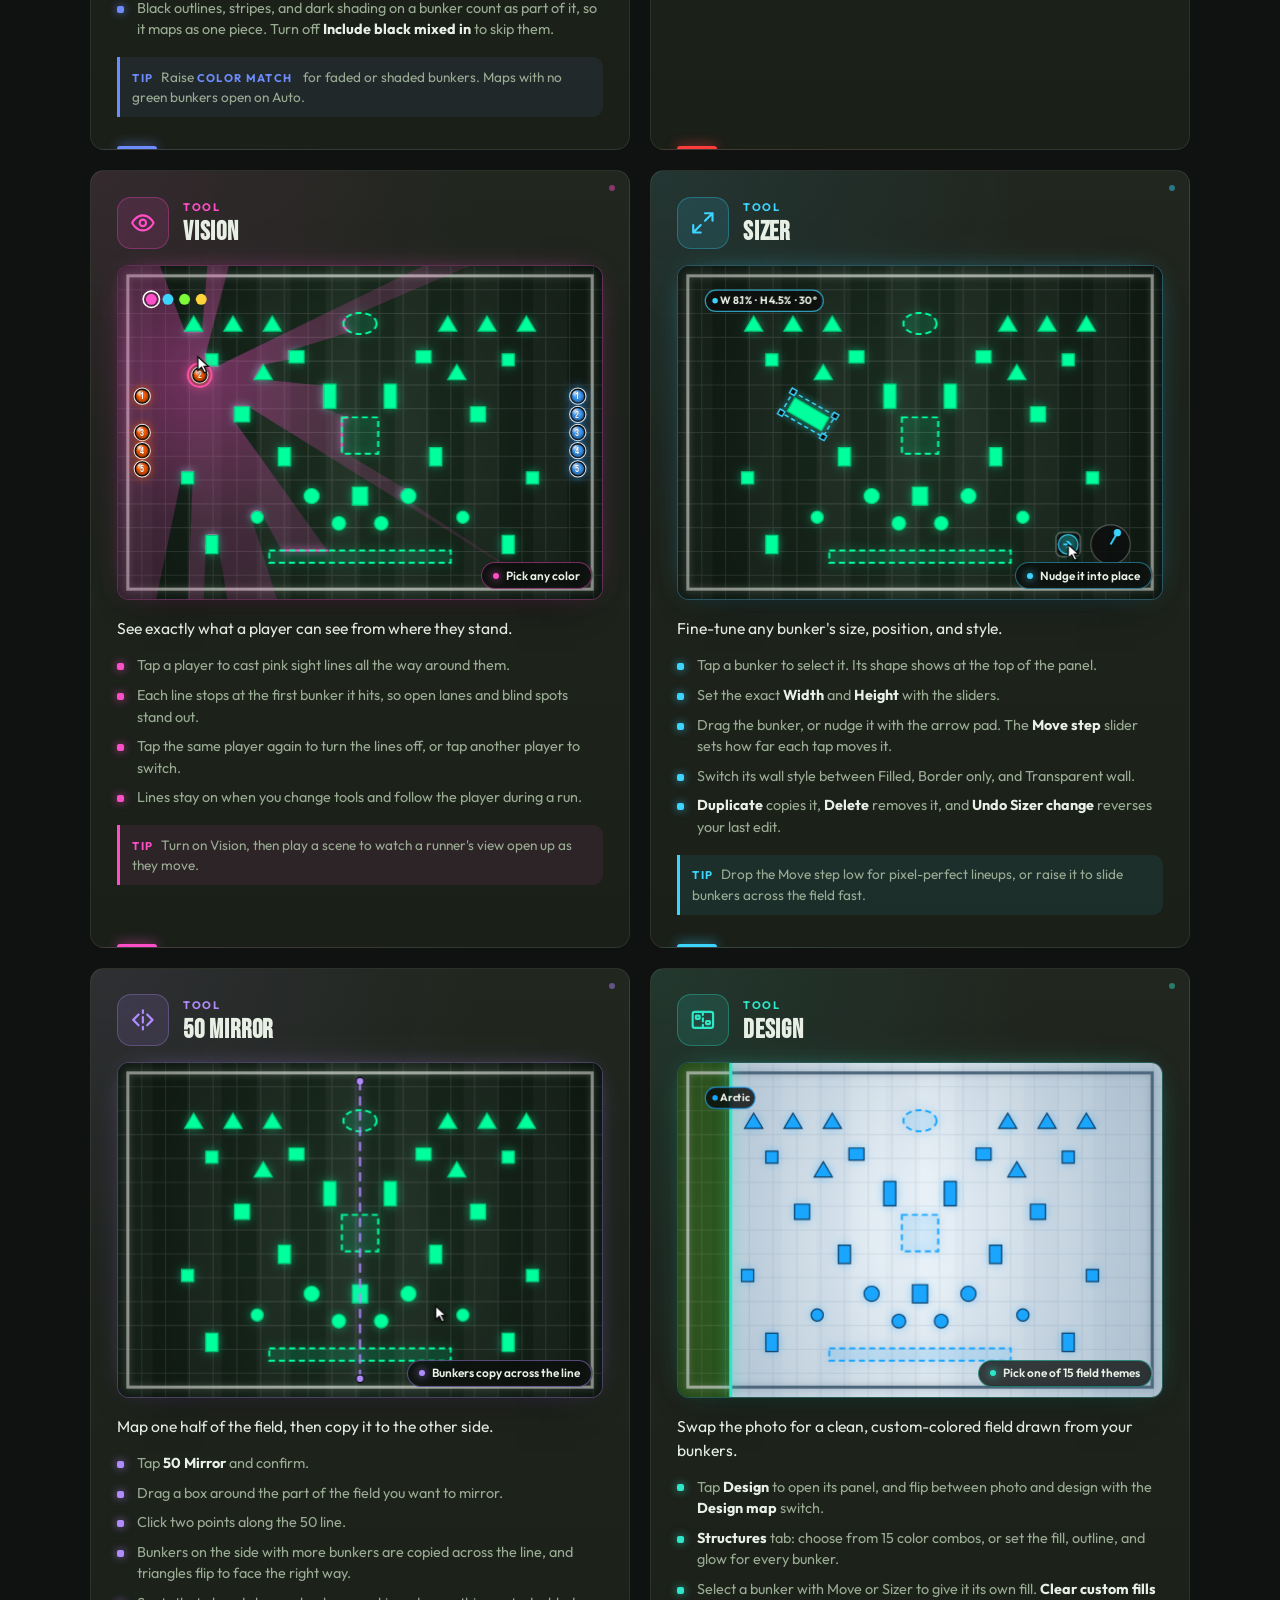
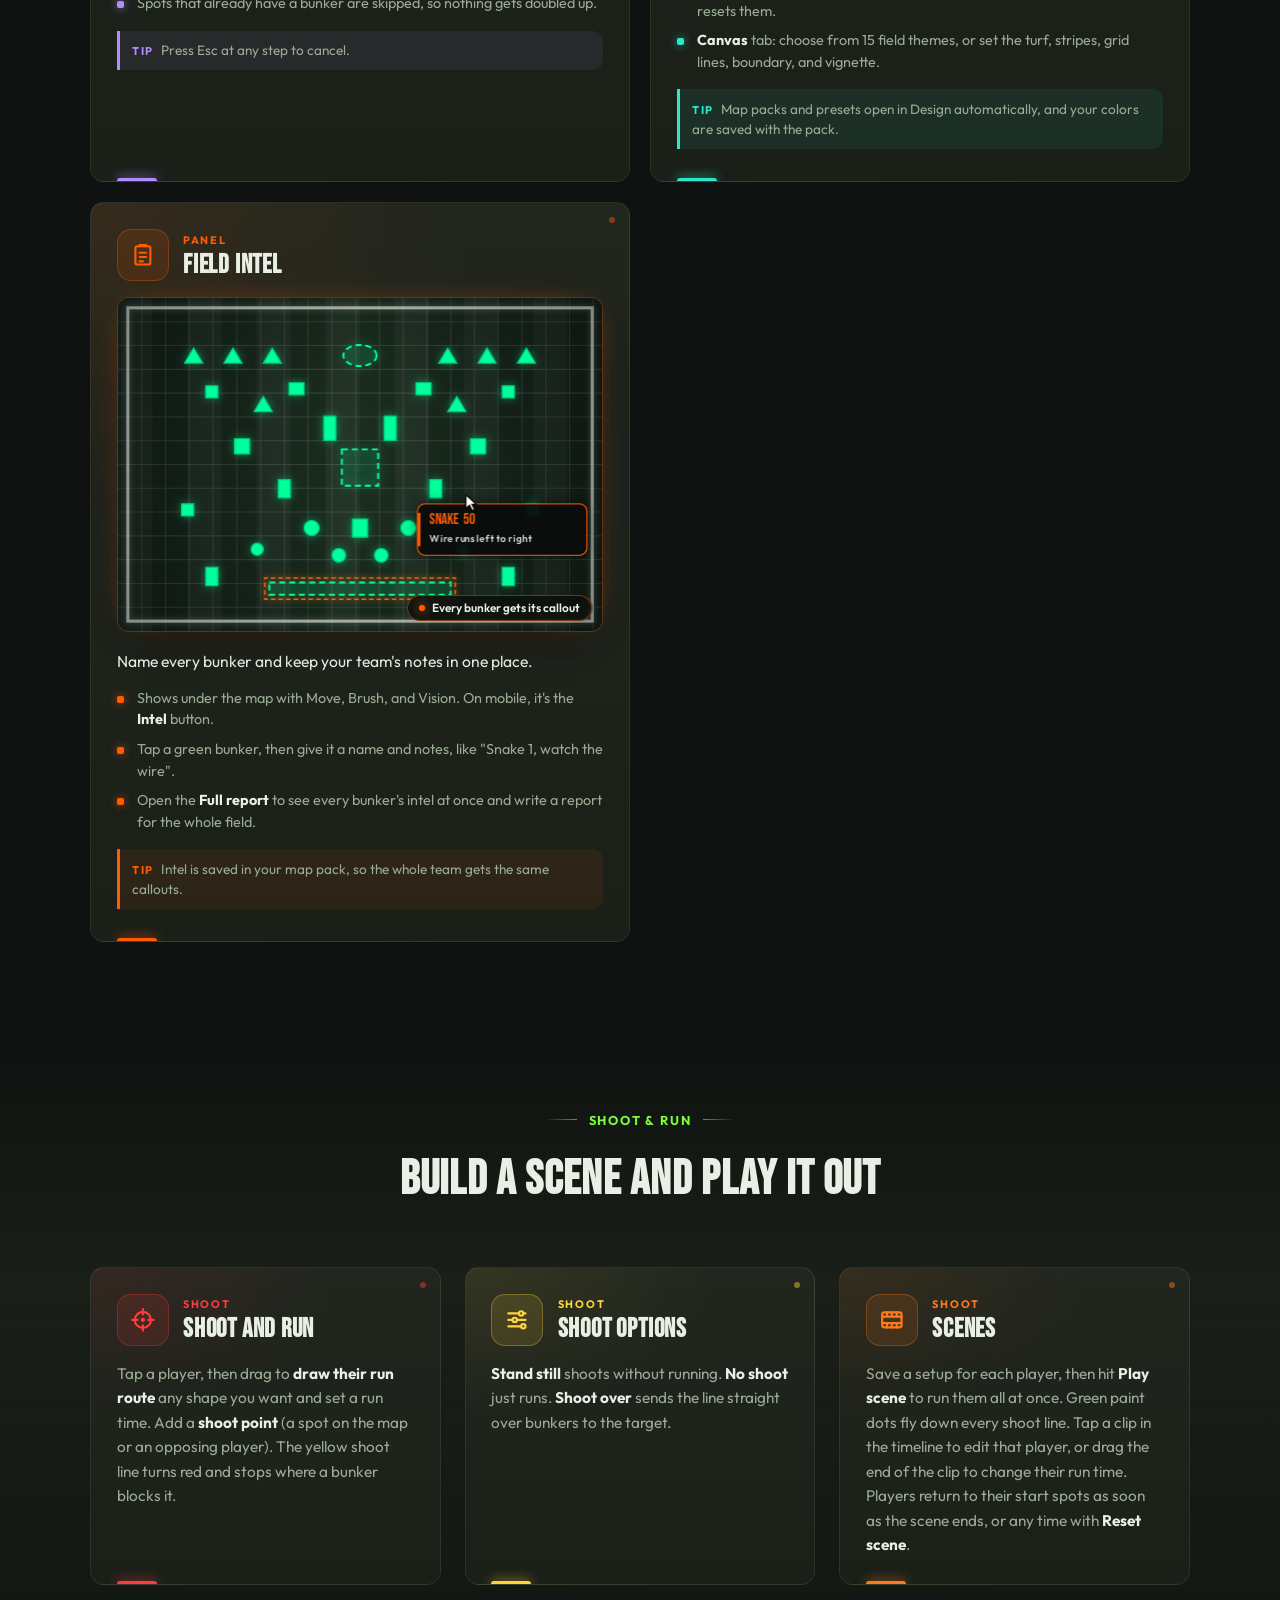
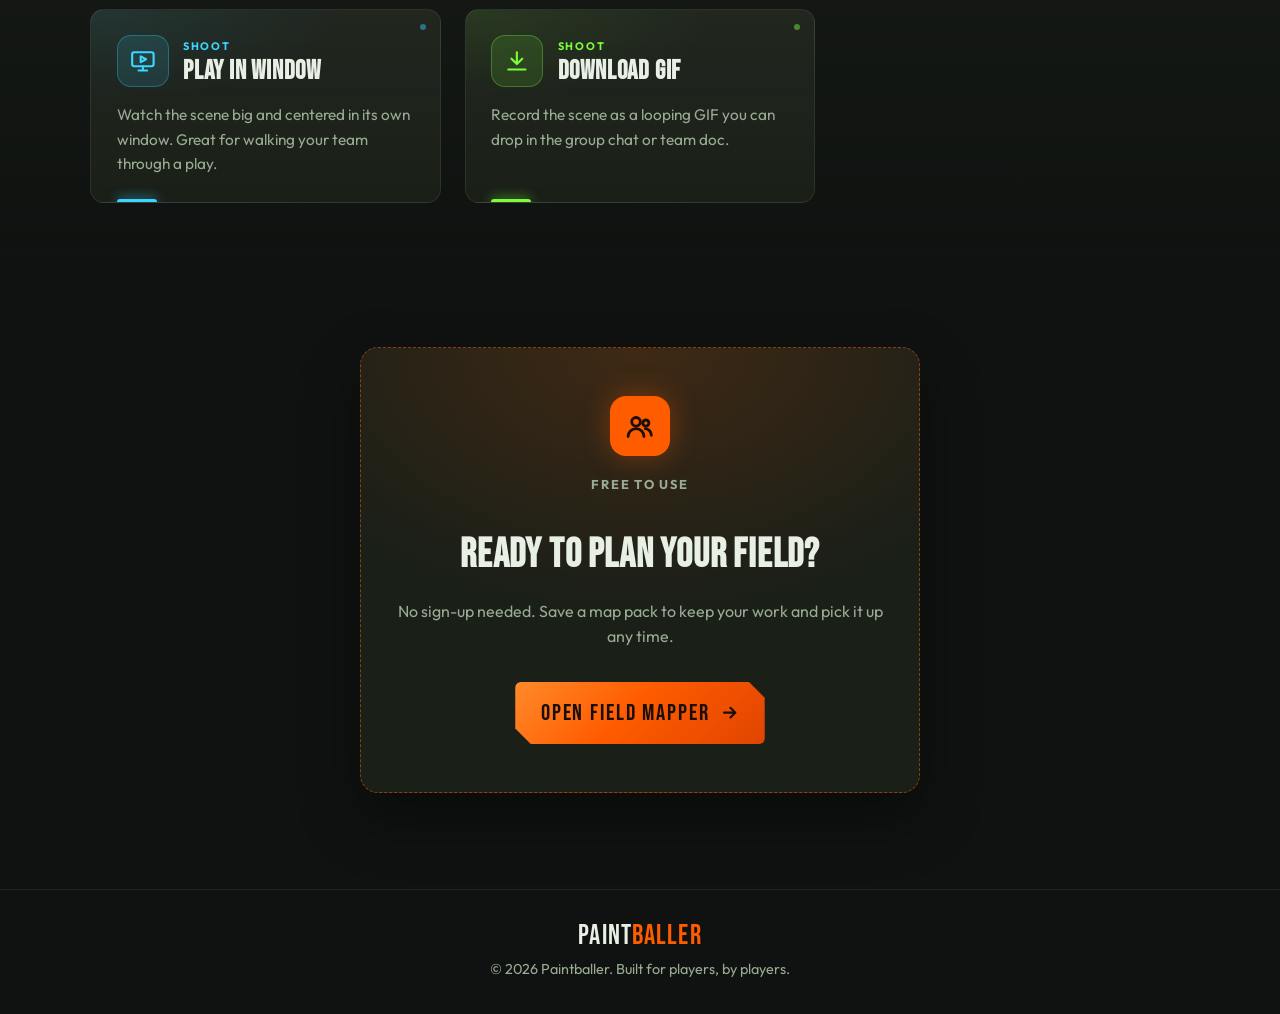
==== commit 27e8679a: "Add World Cup 2026 as a map pack preset. Co-authored-by: Cursor <cursoragent@cursor.com>" ====
--- a/index.html
+++ b/index.html
@@ -186,7 +186,7 @@
             <span class="feature-icon" aria-hidden="true"><svg class="fm-ico"><use href="#i-layers" /></svg></span>
             <div><span class="feature-kicker">Map</span><h3>Preset map packs</h3></div>
           </div>
-          <p>Load a ready-made layout in one tap. The first preset is <strong>MID-ATLANTIC 2026</strong>, with every bunker already mapped.</p>
+          <p>Load a ready-made layout in one tap. Presets include <strong>WORLD CUP 2026</strong>, <strong>MID-ATLANTIC 2026</strong>, and <strong>LAS VEGAS MAJOR 2024</strong>, with bunkers already mapped.</p>
         </article>
       </div>
     </section>
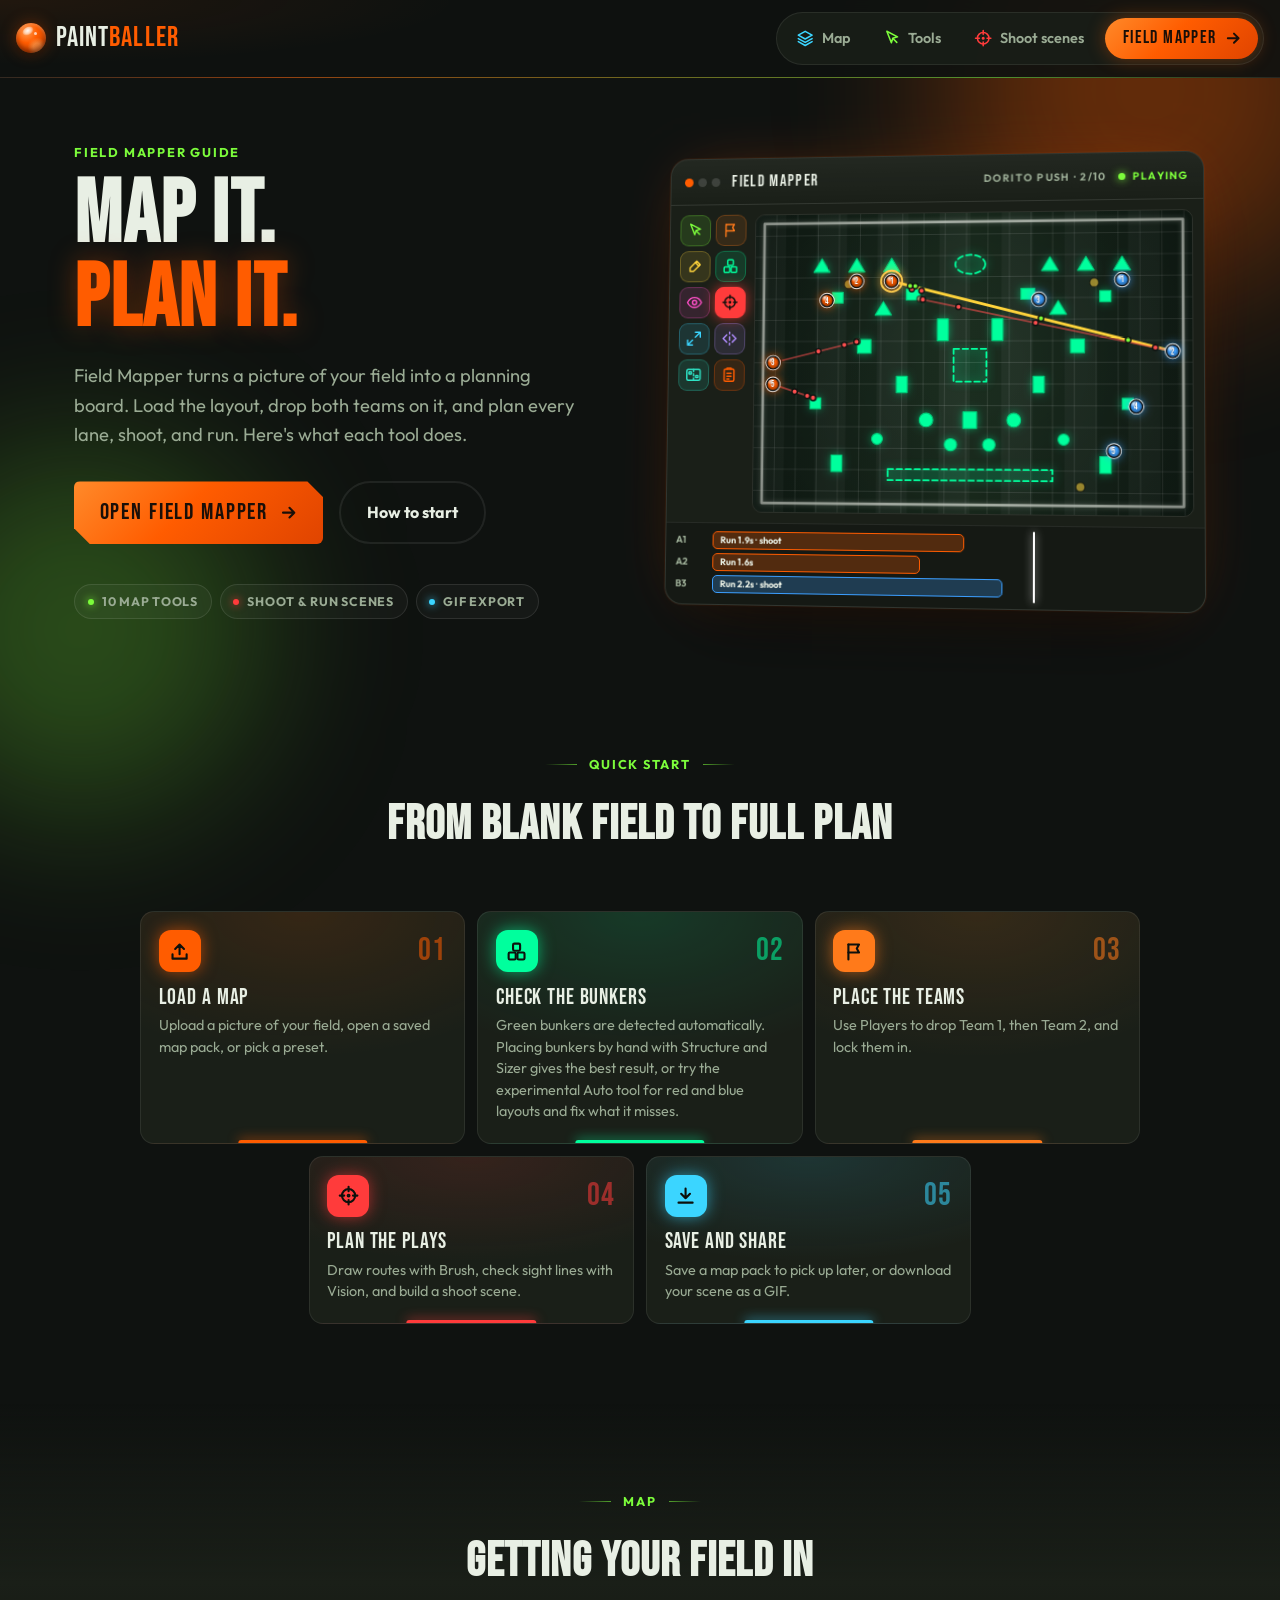
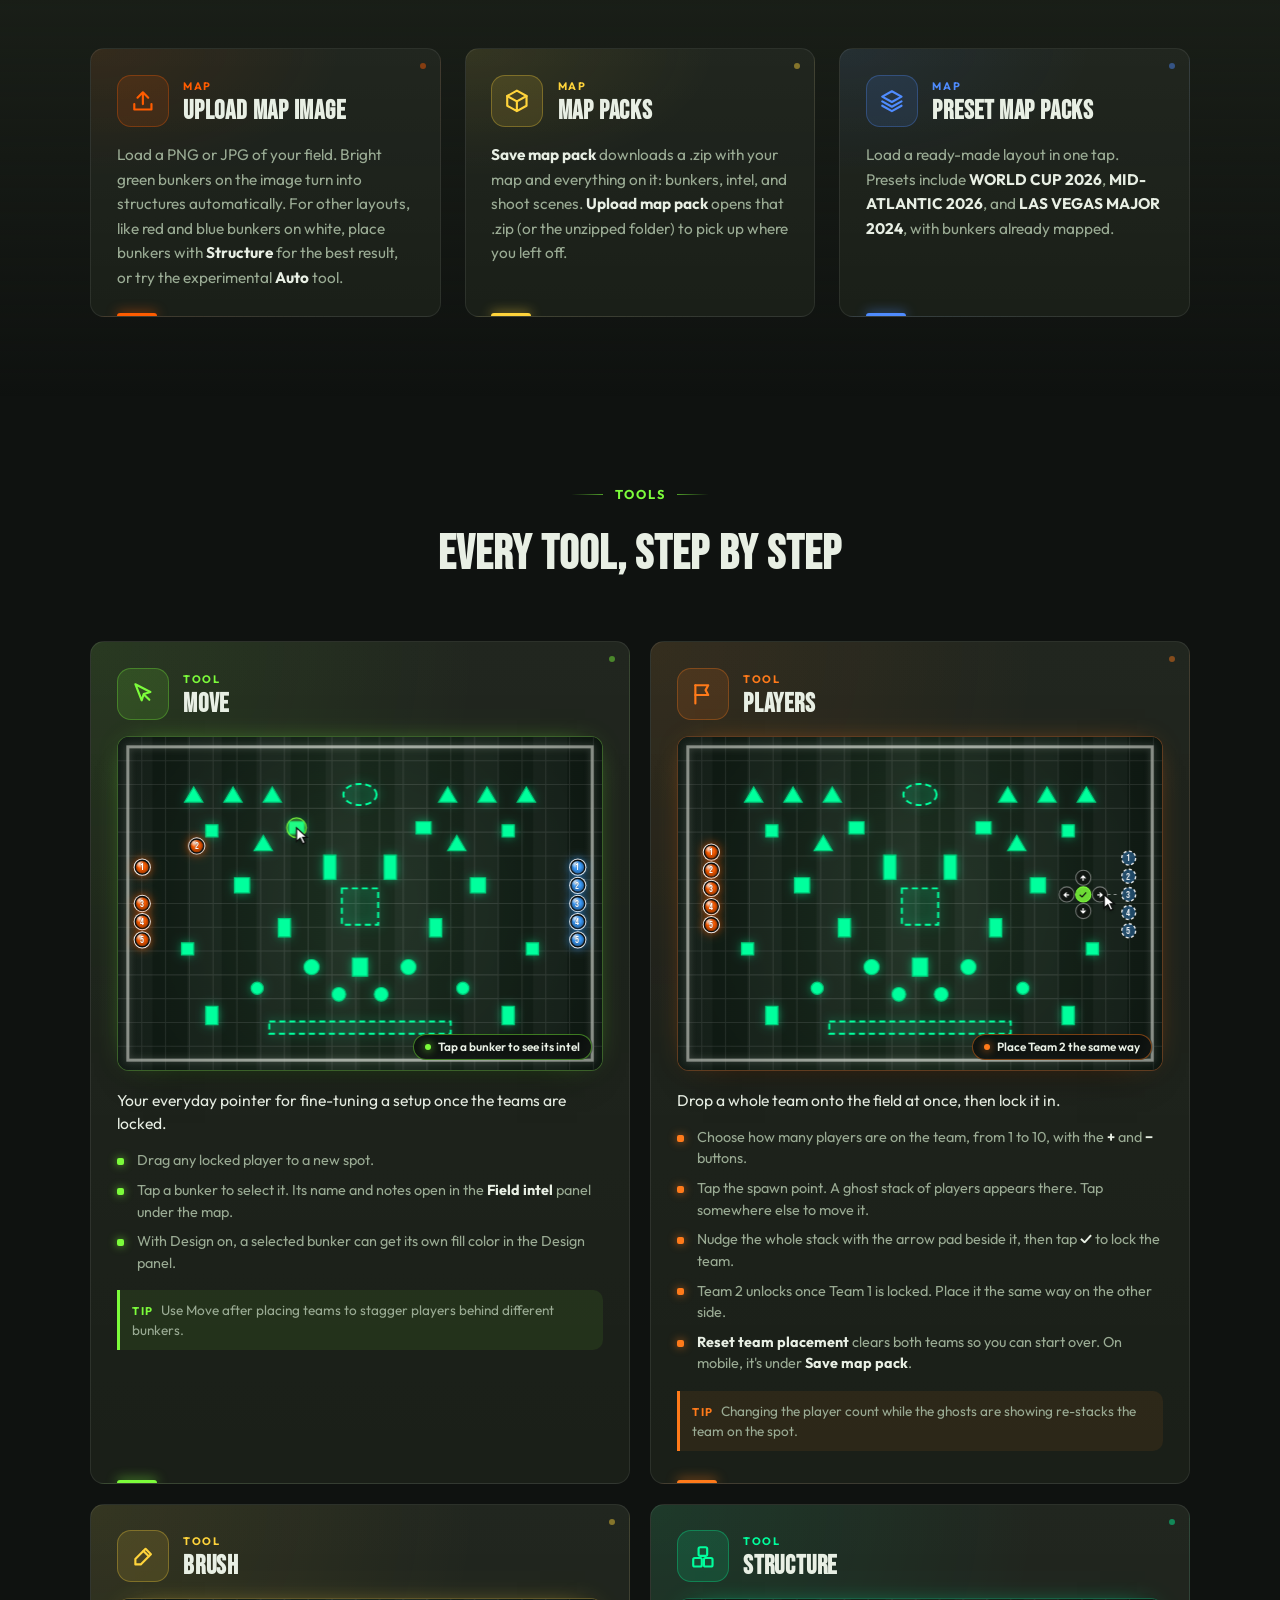
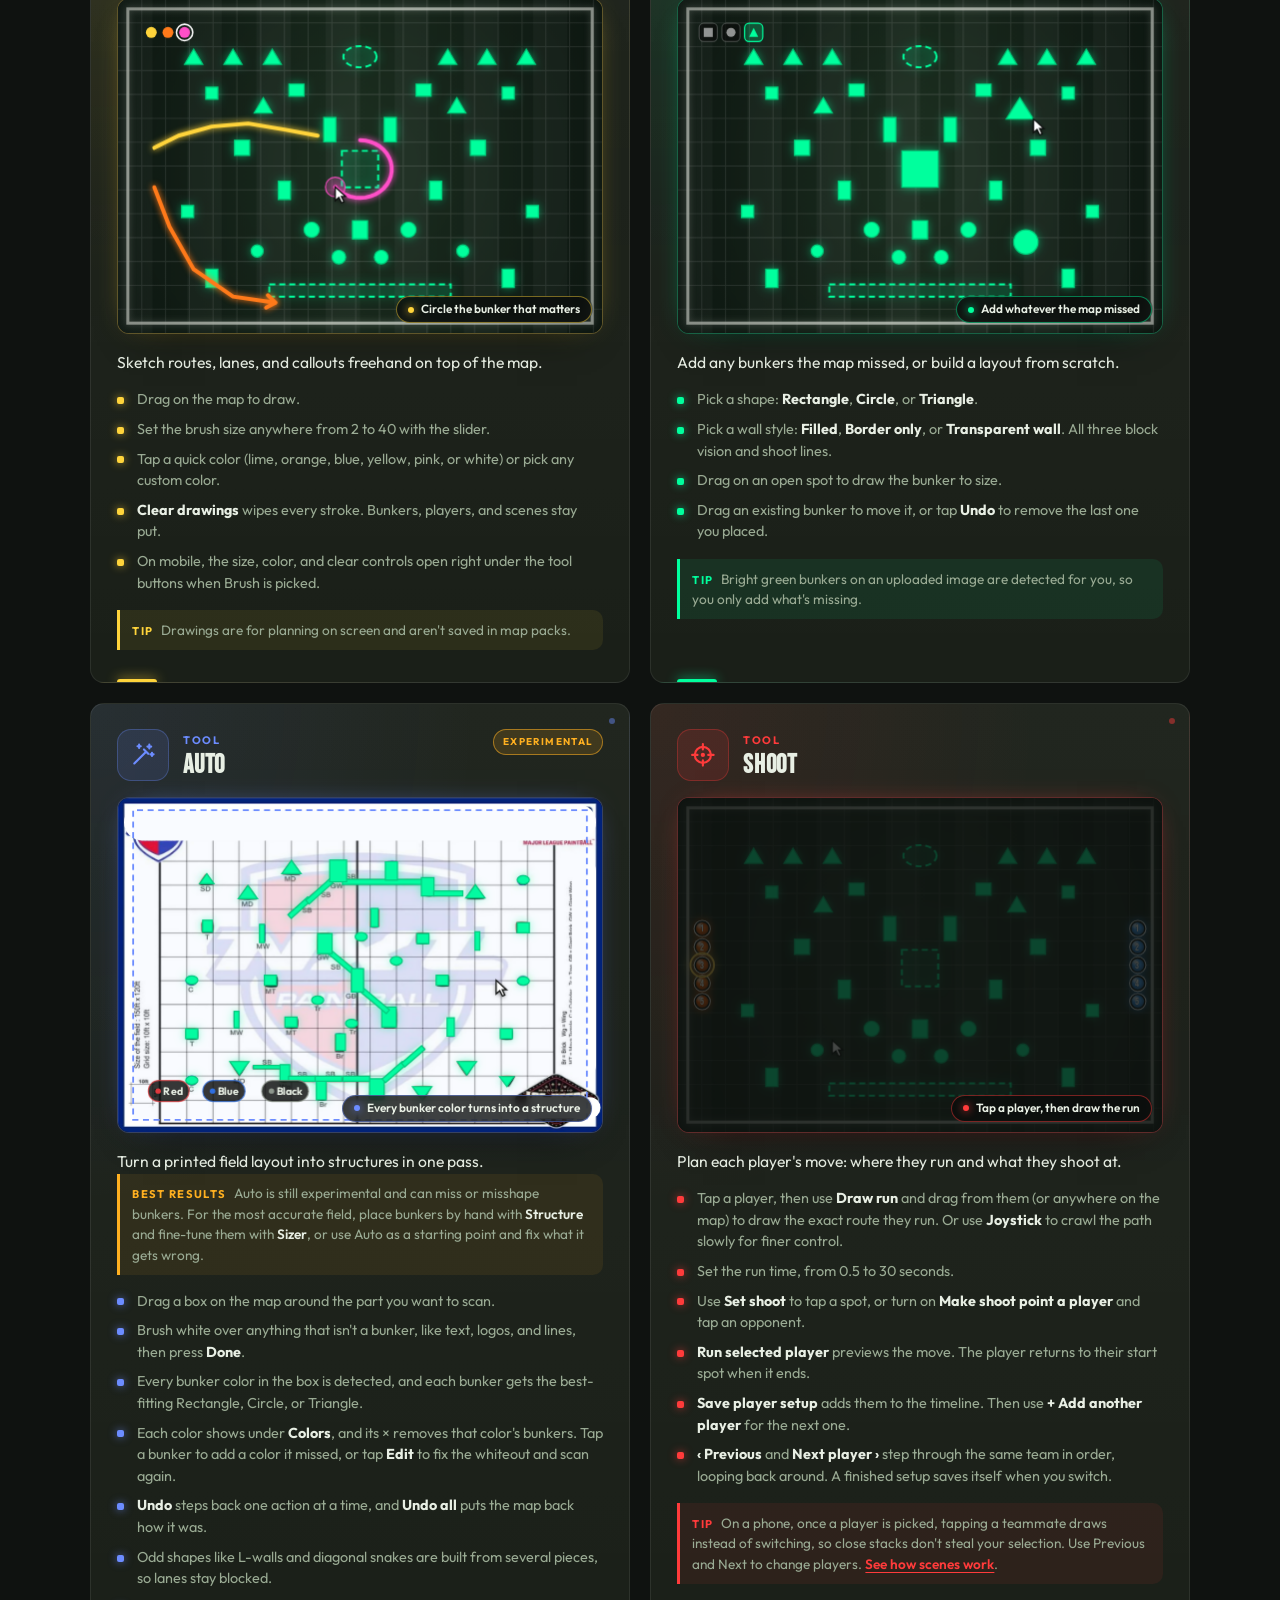
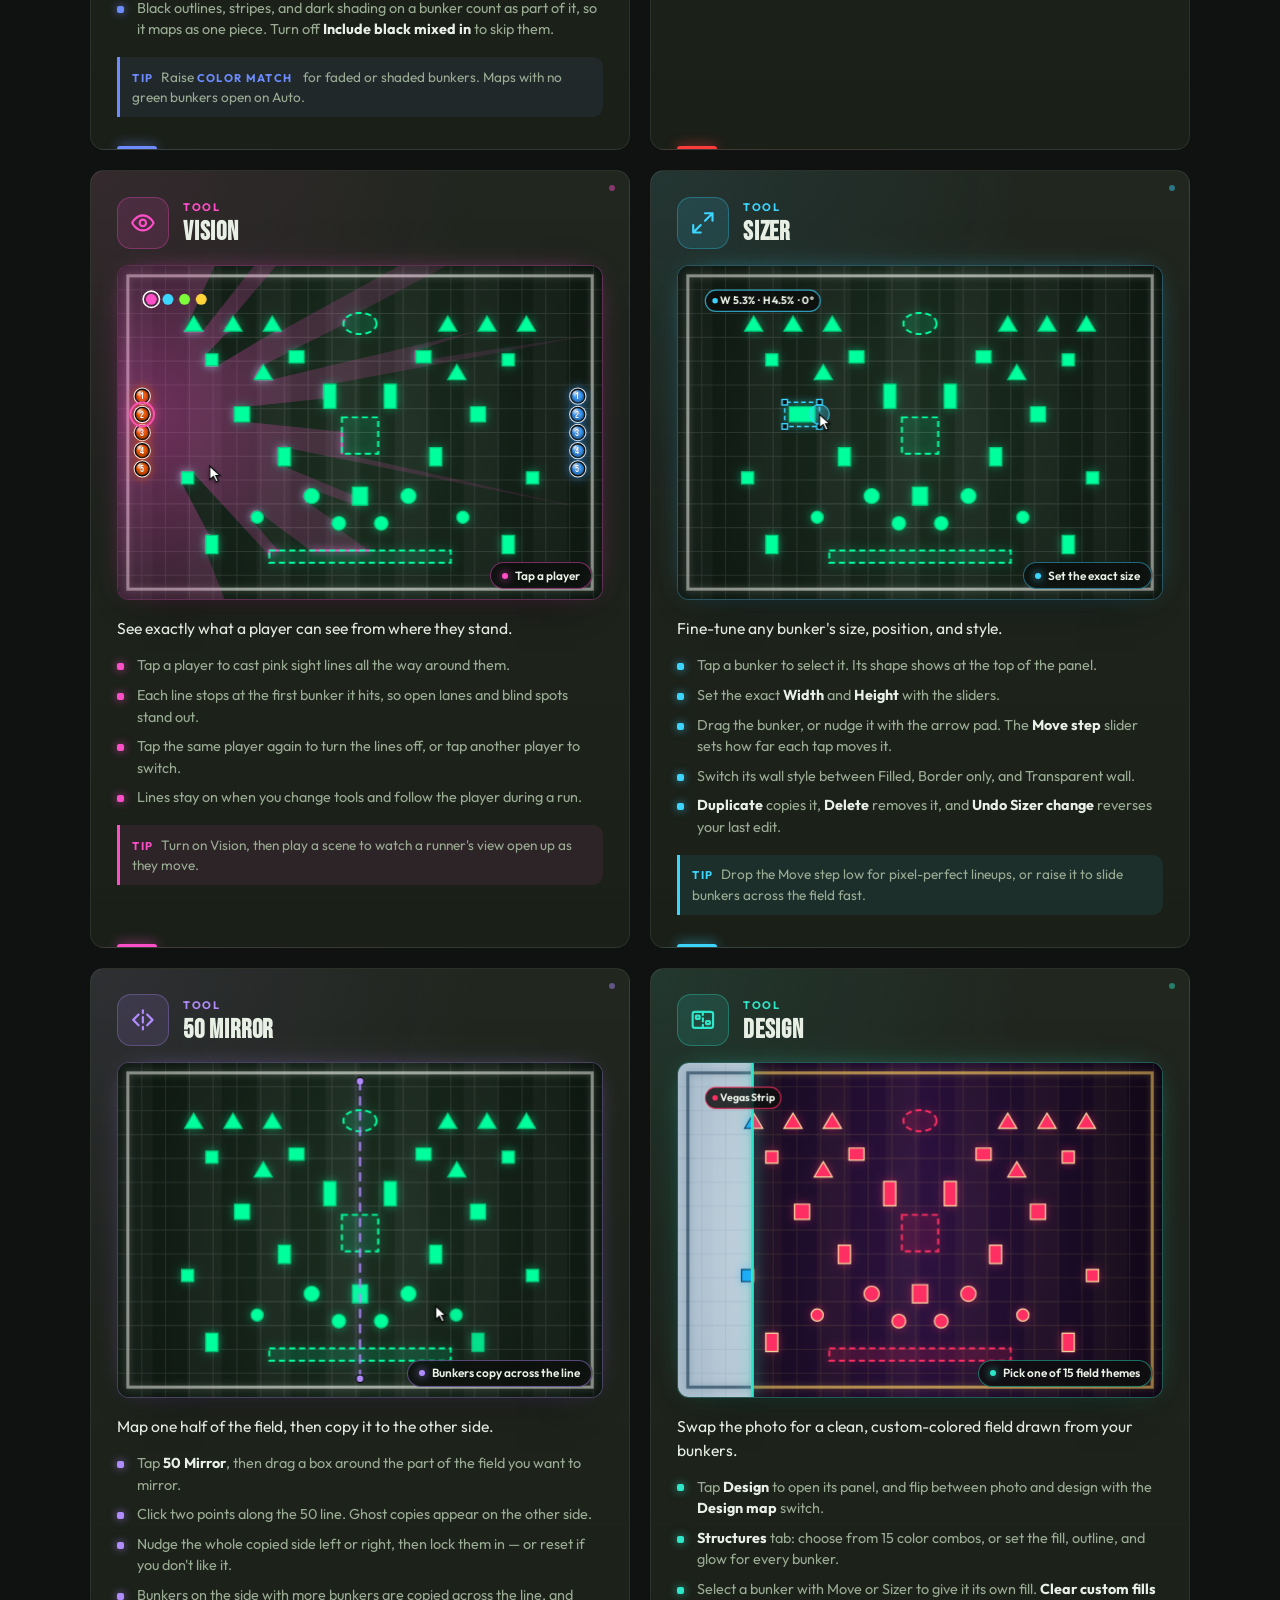
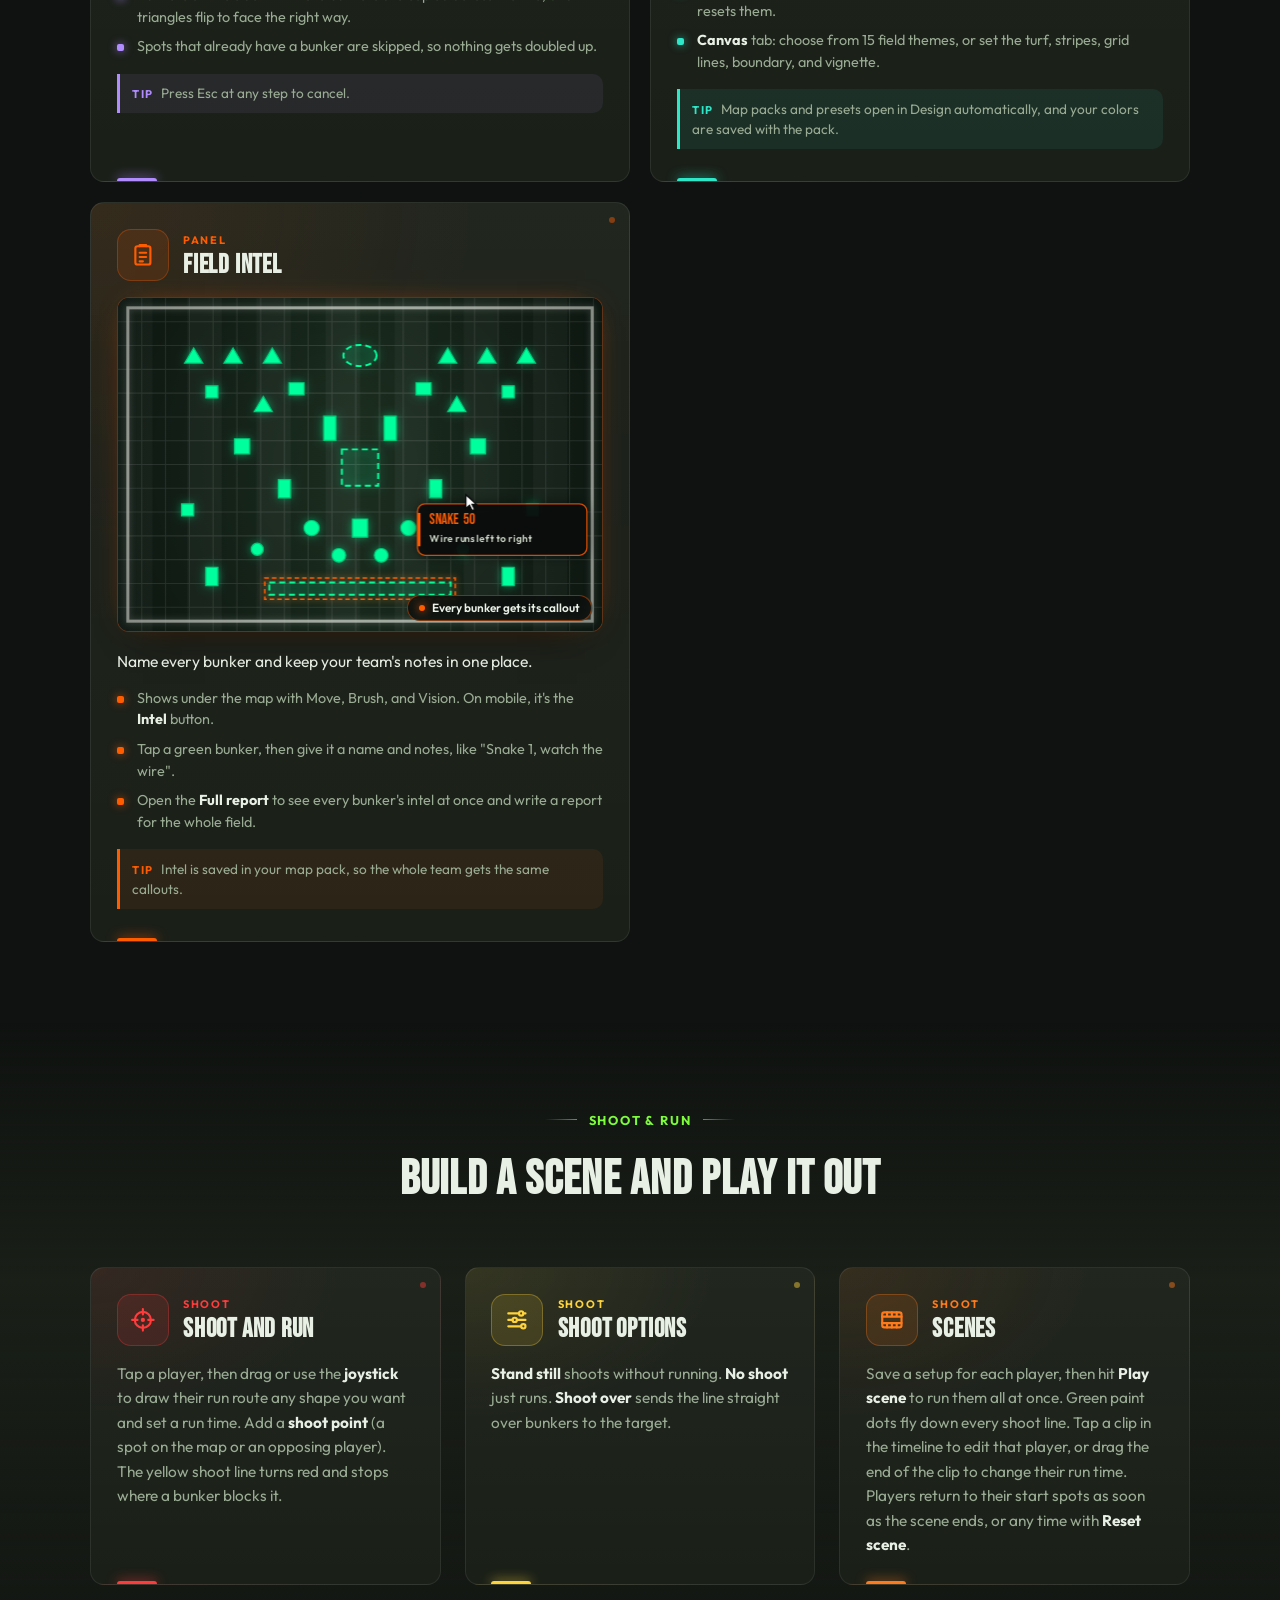
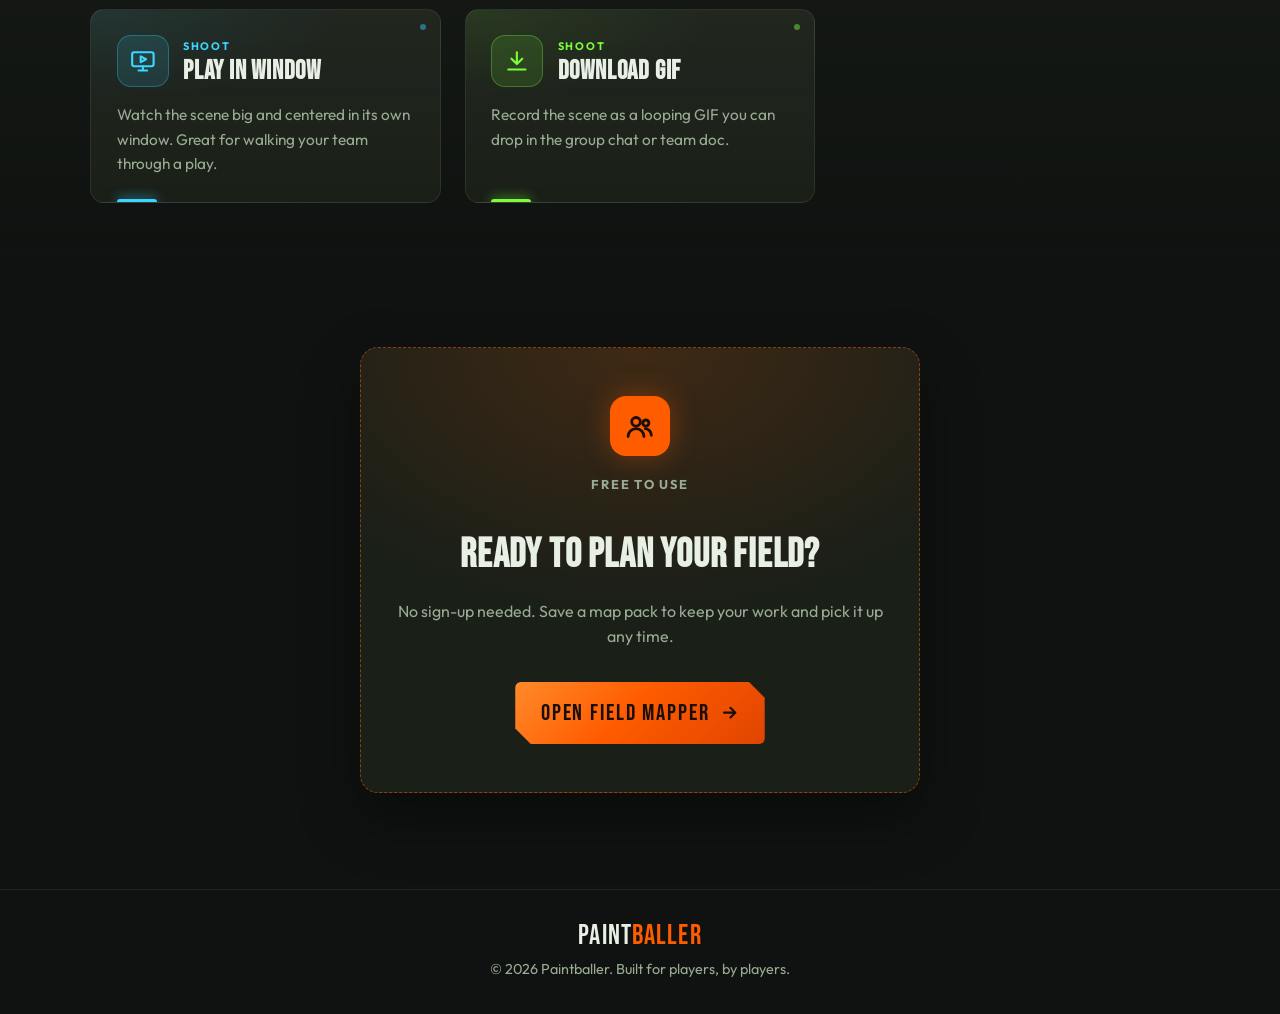
==== commit 996f92a5: "Let 50 Mirror preview ghosts before lock and add a shoot run joystick. Co-authored-by: Cursor <curso" ====
--- a/index.html
+++ b/index.html
@@ -286,7 +286,7 @@
           <div class="tool-demo" data-tool-demo="shoot" aria-hidden="true"><canvas class="tool-demo-canvas"></canvas><span class="tool-demo-caption" data-demo-caption></span></div>
           <p class="tool-lead">Plan each player's move: where they run and what they shoot at.</p>
           <ul class="tool-steps">
-            <li>Tap a player, then use <strong>Draw run</strong> and drag from them (or anywhere on the map) to draw the exact route they run.</li>
+            <li>Tap a player, then use <strong>Draw run</strong> and drag from them (or anywhere on the map) to draw the exact route they run. Or use <strong>Joystick</strong> to crawl the path slowly for finer control.</li>
             <li>Set the run time, from 0.5 to 30 seconds.</li>
             <li>Use <strong>Set shoot</strong> to tap a spot, or turn on <strong>Make shoot point a player</strong> and tap an opponent.</li>
             <li><strong>Run selected player</strong> previews the move. The player returns to their start spot when it ends.</li>
@@ -334,9 +334,9 @@
           <div class="tool-demo" data-tool-demo="mirror" aria-hidden="true"><canvas class="tool-demo-canvas"></canvas><span class="tool-demo-caption" data-demo-caption></span></div>
           <p class="tool-lead">Map one half of the field, then copy it to the other side.</p>
           <ul class="tool-steps">
-            <li>Tap <strong>50 Mirror</strong> and confirm.</li>
-            <li>Drag a box around the part of the field you want to mirror.</li>
-            <li>Click two points along the 50 line.</li>
+            <li>Tap <strong>50 Mirror</strong>, then drag a box around the part of the field you want to mirror.</li>
+            <li>Click two points along the 50 line. Ghost copies appear on the other side.</li>
+            <li>Nudge the whole copied side left or right, then lock them in — or reset if you don't like it.</li>
             <li>Bunkers on the side with more bunkers are copied across the line, and triangles flip to face the right way.</li>
             <li>Spots that already have a bunker are skipped, so nothing gets doubled up.</li>
           </ul>
@@ -386,7 +386,7 @@
             <div><span class="feature-kicker">Shoot</span><h3>Shoot and run</h3></div>
           </div>
           <p>
-            Tap a player, then drag to <strong>draw their run route</strong> any shape you want and set a run time. Add a
+            Tap a player, then drag or use the <strong>joystick</strong> to draw their run route any shape you want and set a run time. Add a
             <strong>shoot point</strong> (a spot on the map or an opposing player).
             The yellow shoot line turns red and stops where a bunker blocks it.
           </p>
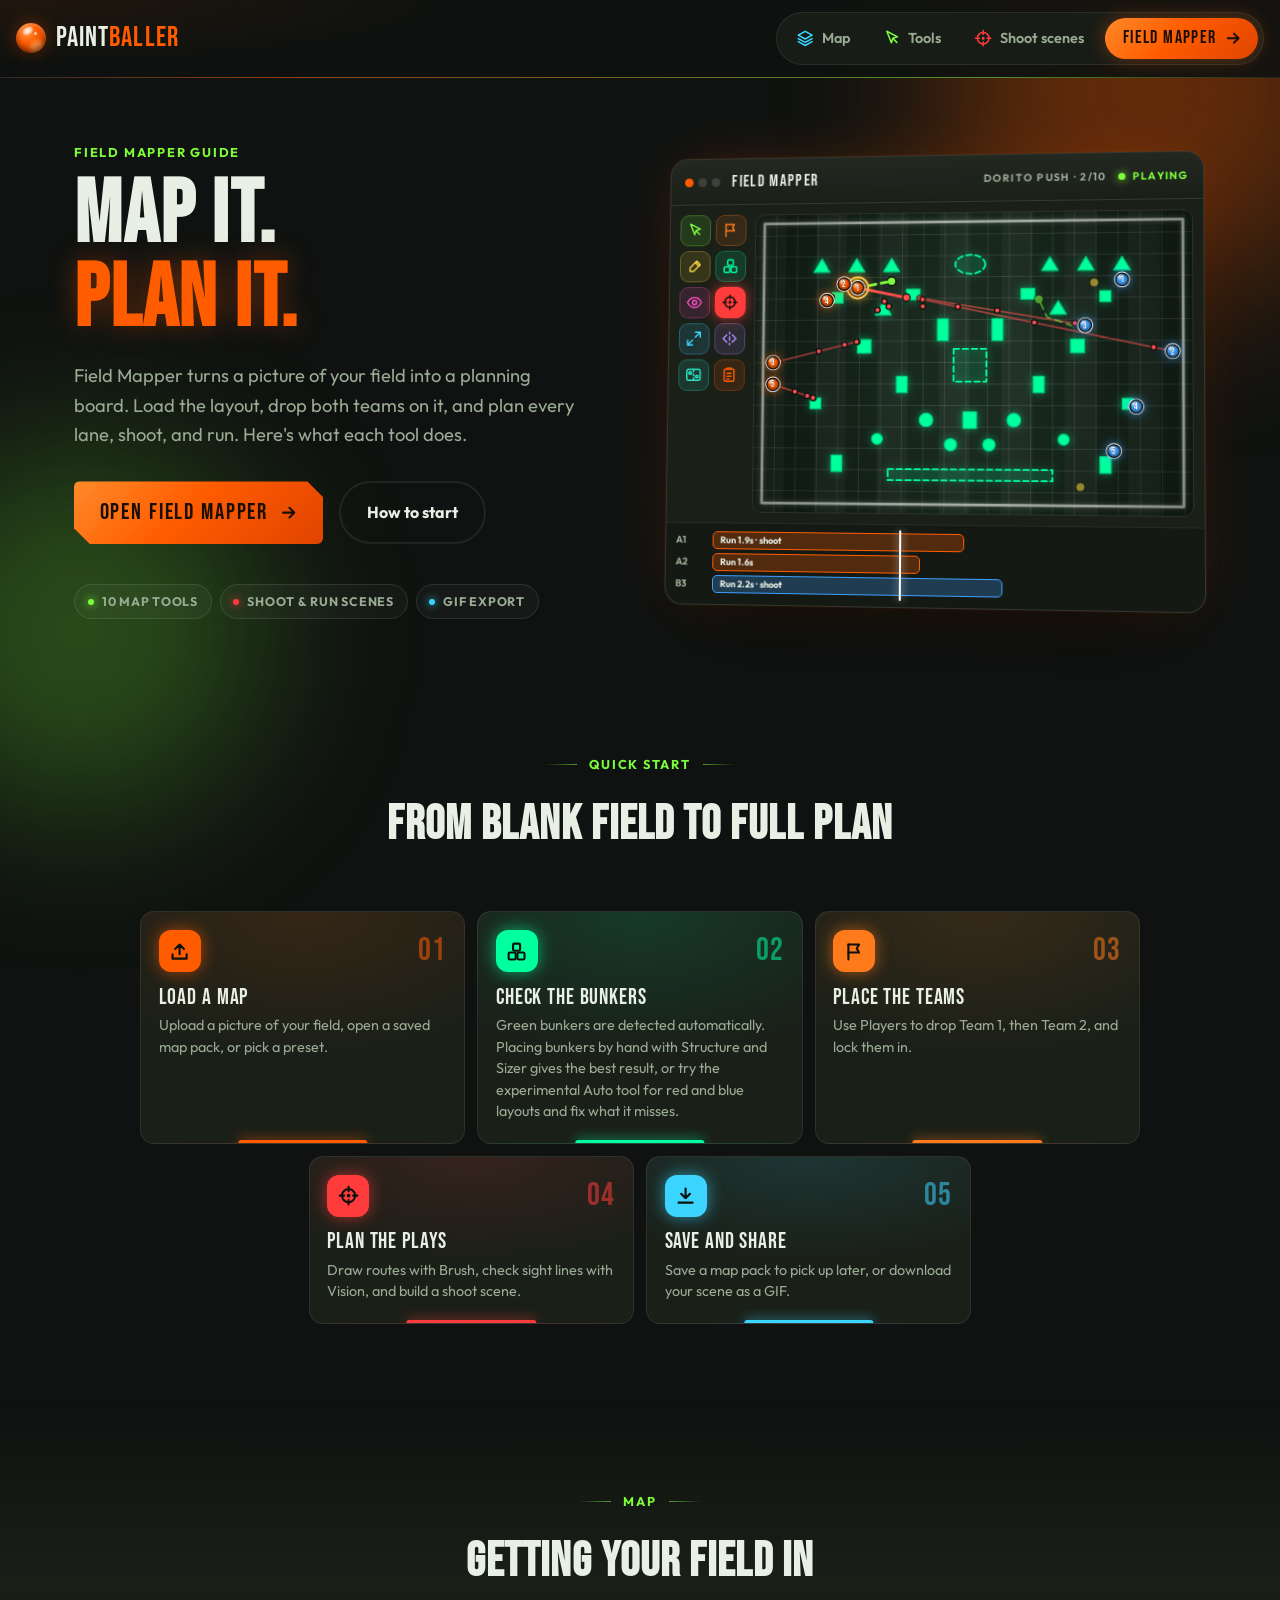
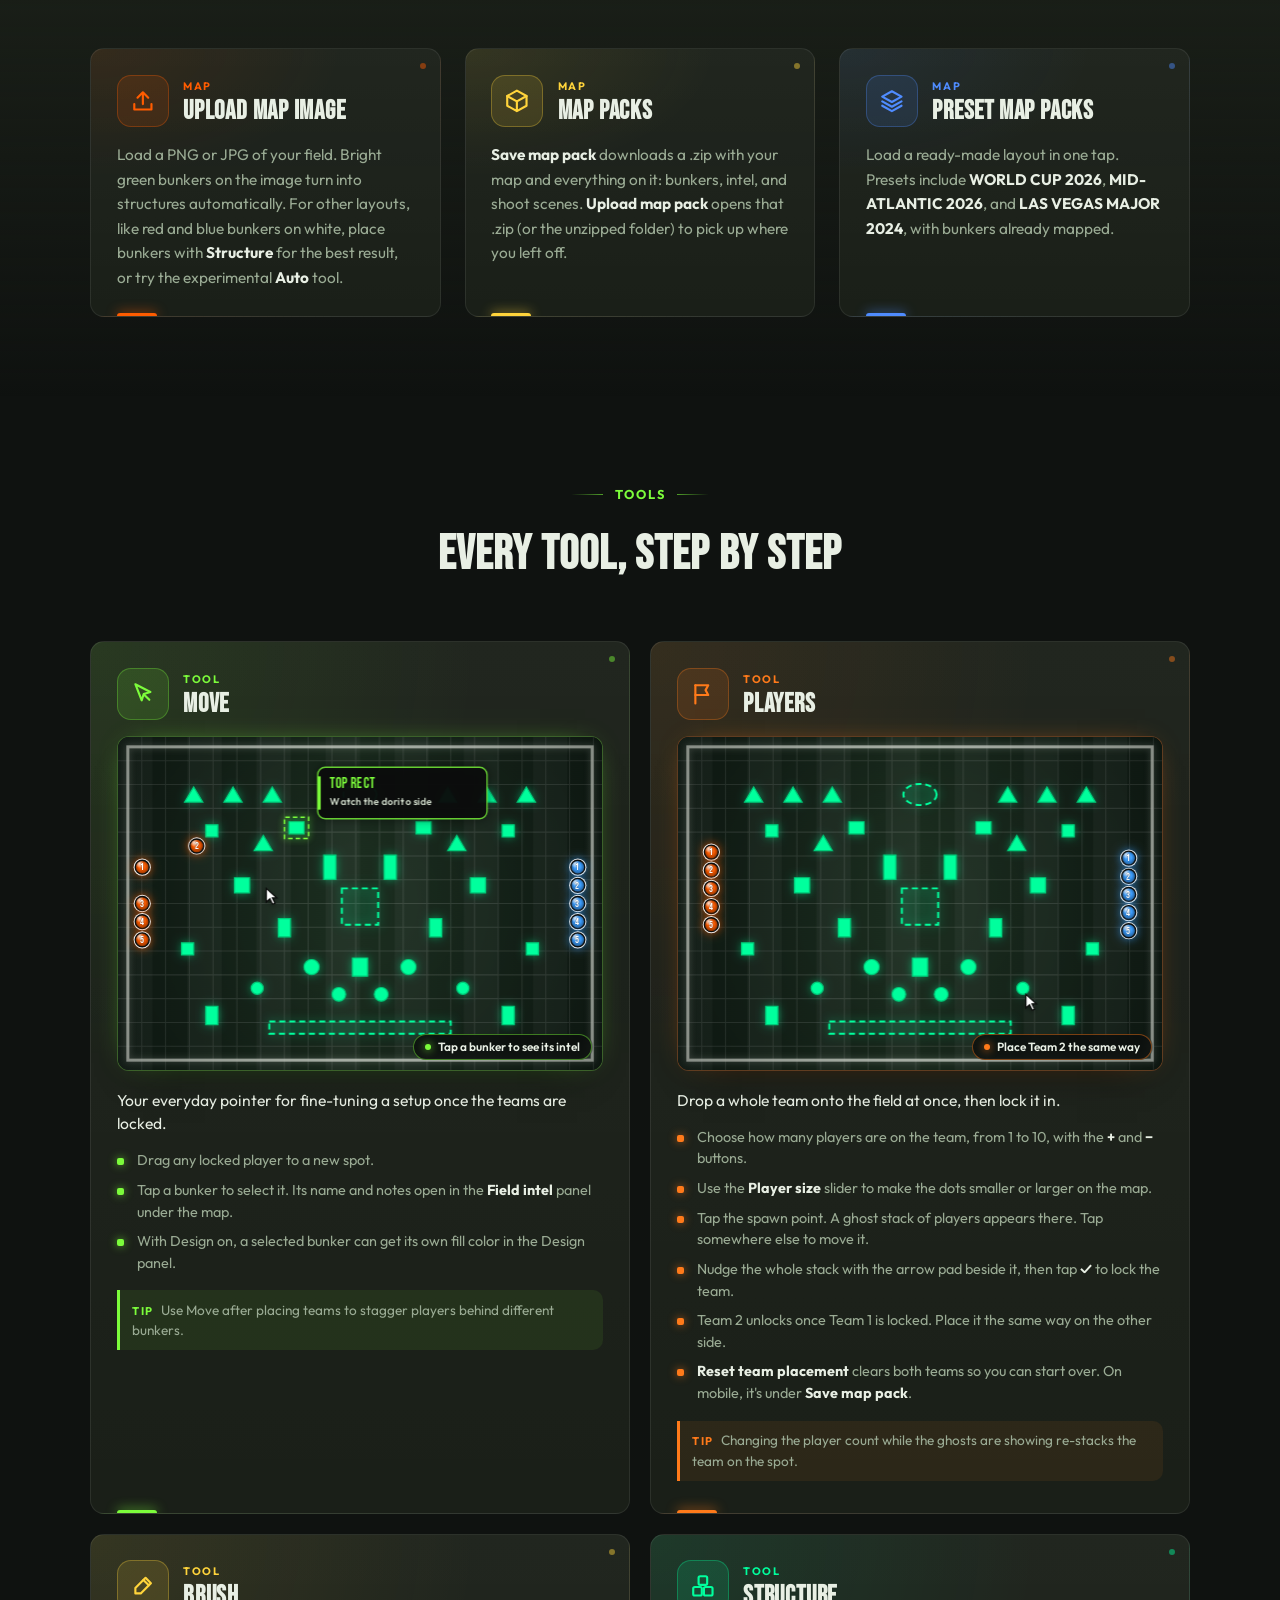
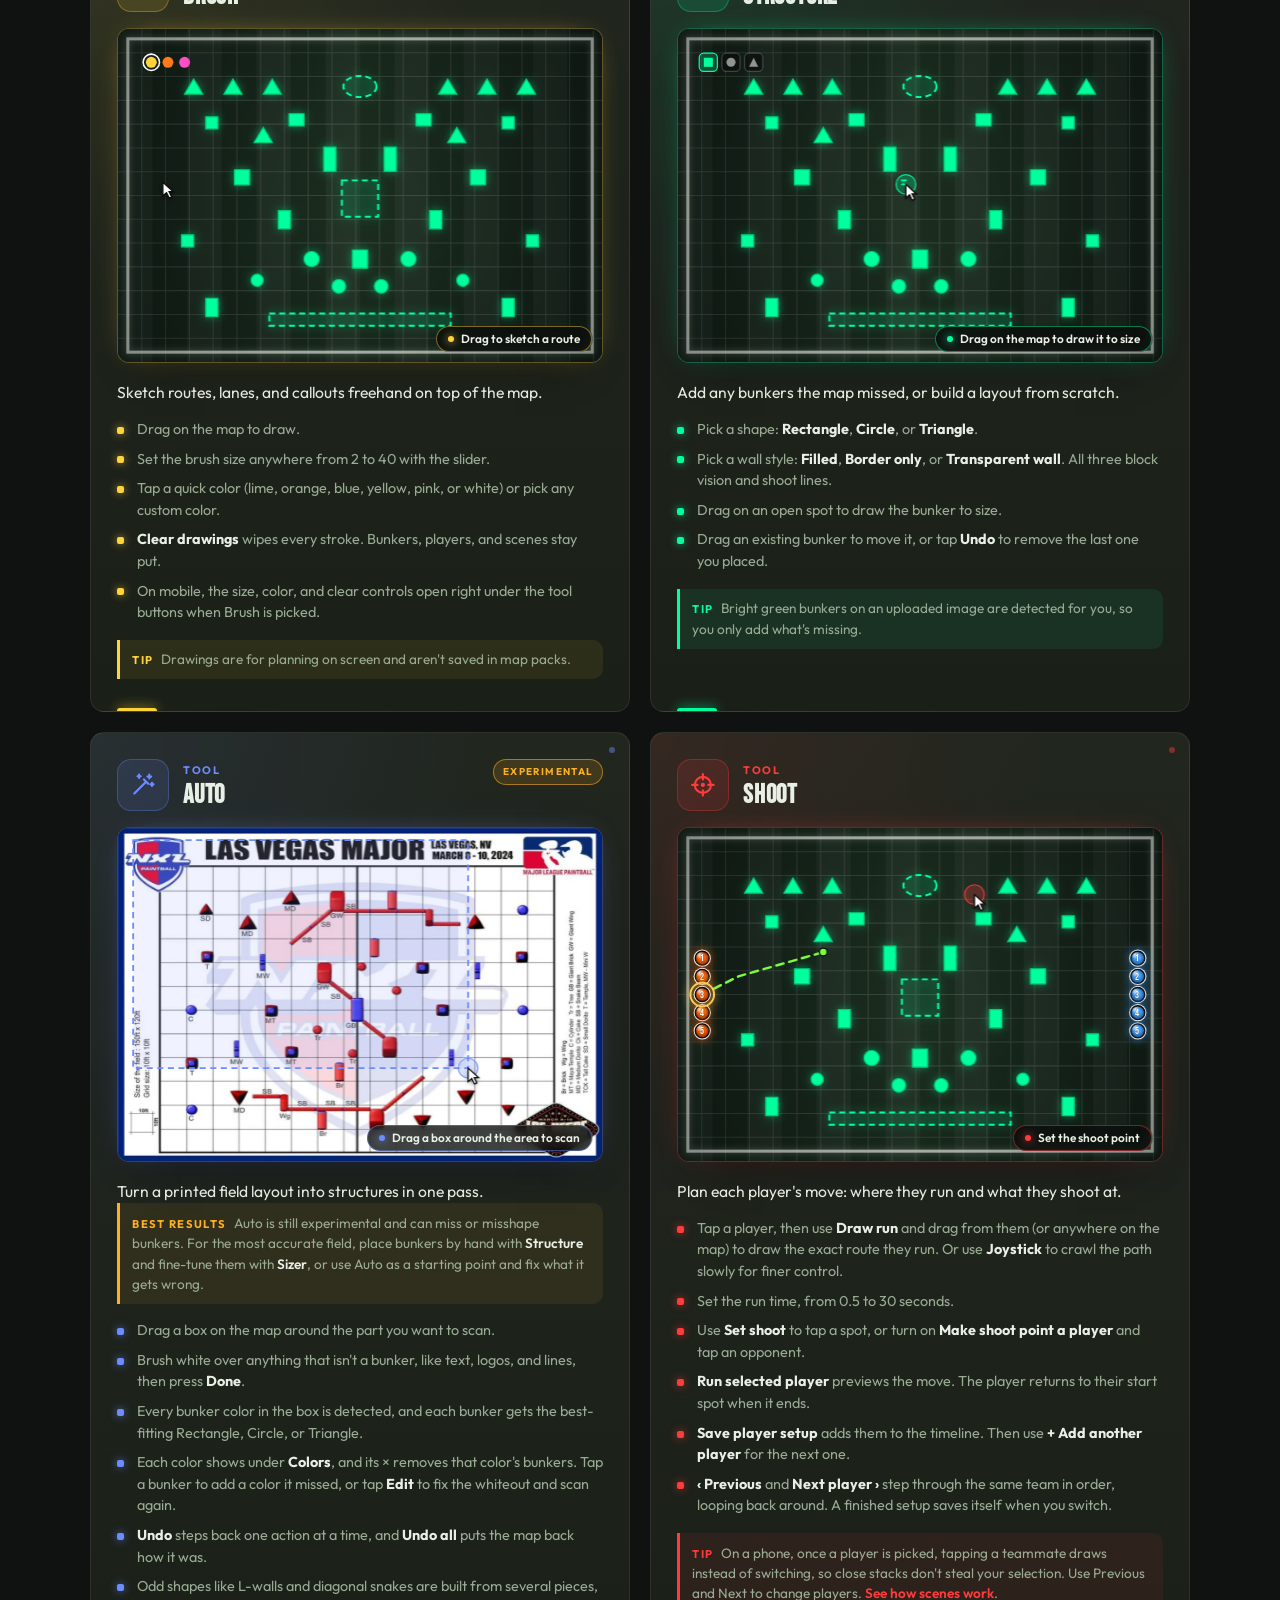
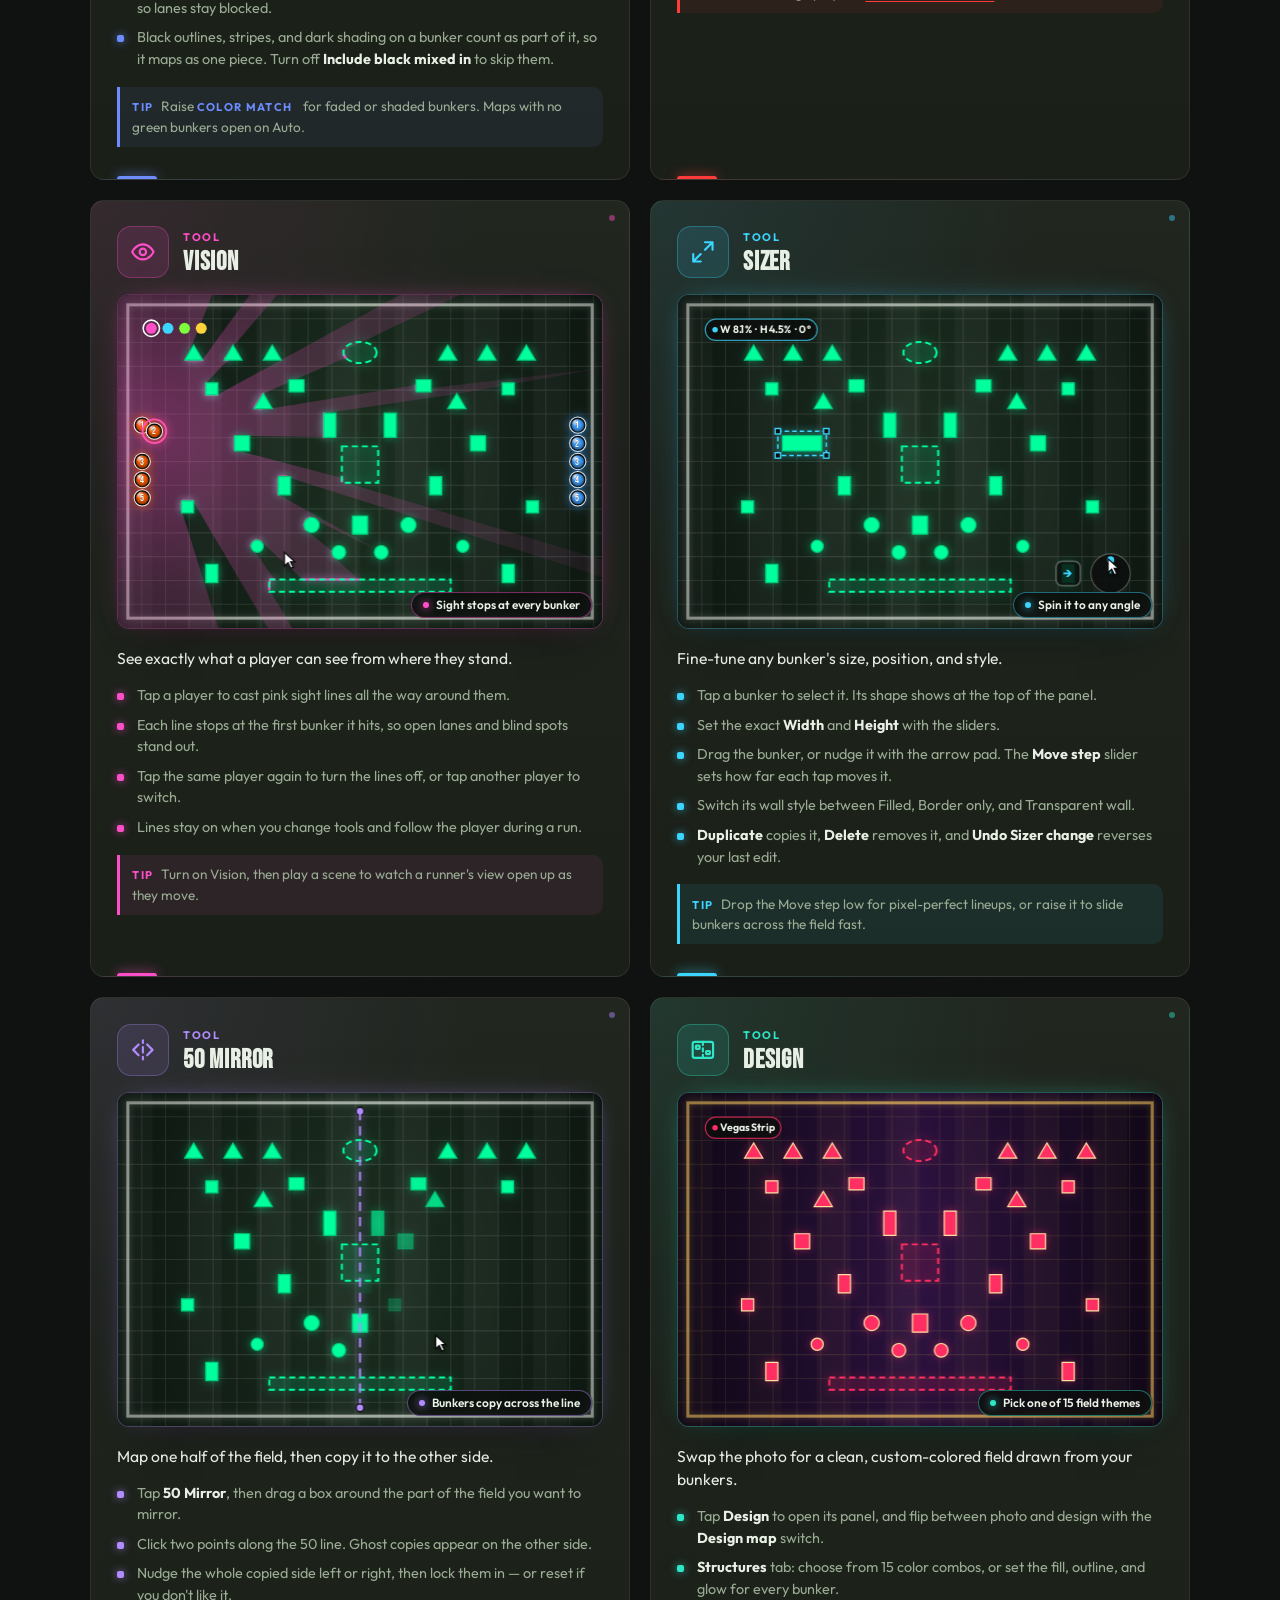
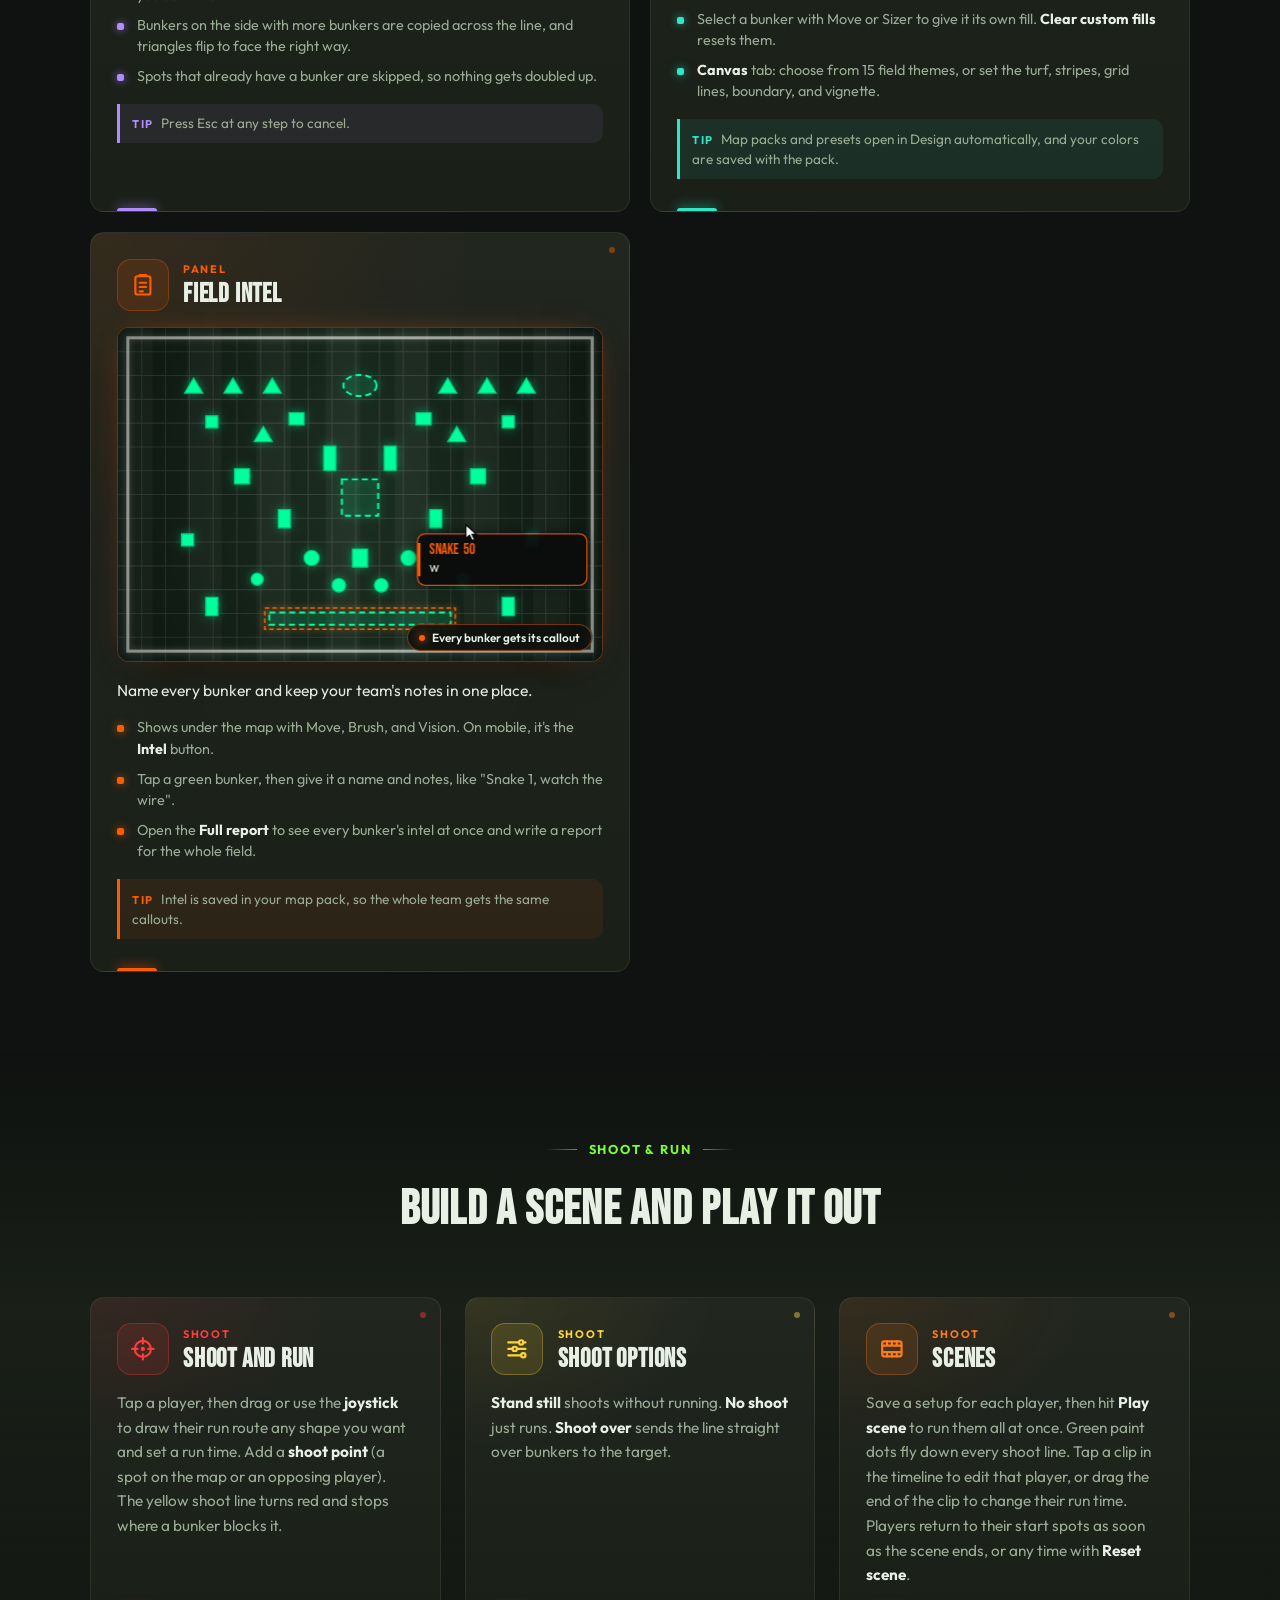
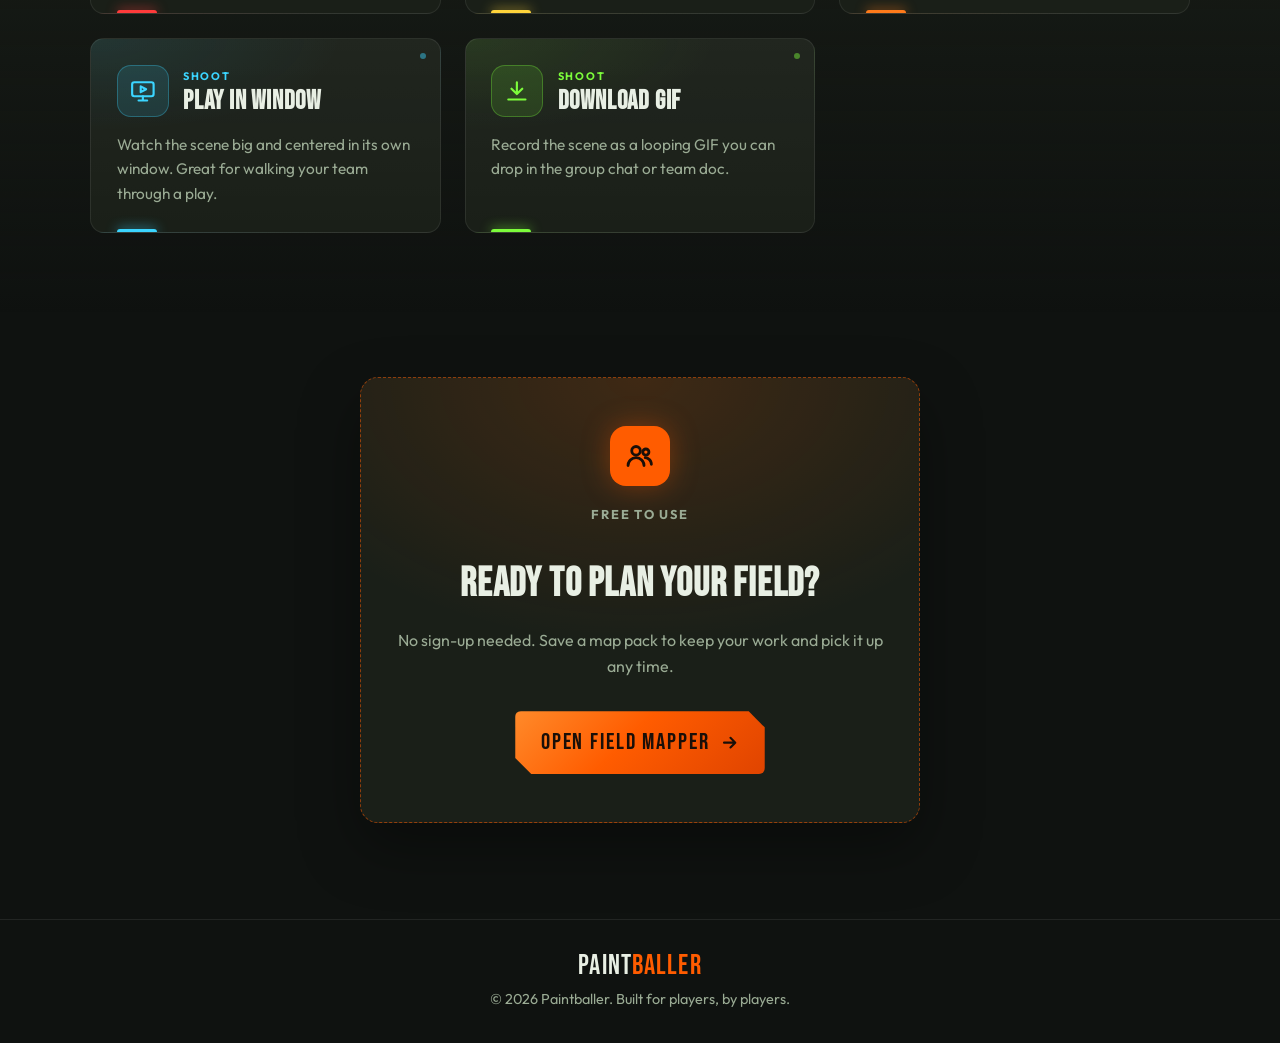
==== commit 5ce8ca62: "Add a slider to change player size on the field. Co-authored-by: Cursor <cursoragent@cursor.com>" ====
--- a/index.html
+++ b/index.html
@@ -220,6 +220,7 @@
           <p class="tool-lead">Drop a whole team onto the field at once, then lock it in.</p>
           <ul class="tool-steps">
             <li>Choose how many players are on the team, from 1 to 10, with the <strong>+</strong> and <strong>−</strong> buttons.</li>
+            <li>Use the <strong>Player size</strong> slider to make the dots smaller or larger on the map.</li>
             <li>Tap the spawn point. A ghost stack of players appears there. Tap somewhere else to move it.</li>
             <li>Nudge the whole stack with the arrow pad beside it, then tap <strong>✓</strong> to lock the team.</li>
             <li>Team 2 unlocks once Team 1 is locked. Place it the same way on the other side.</li>
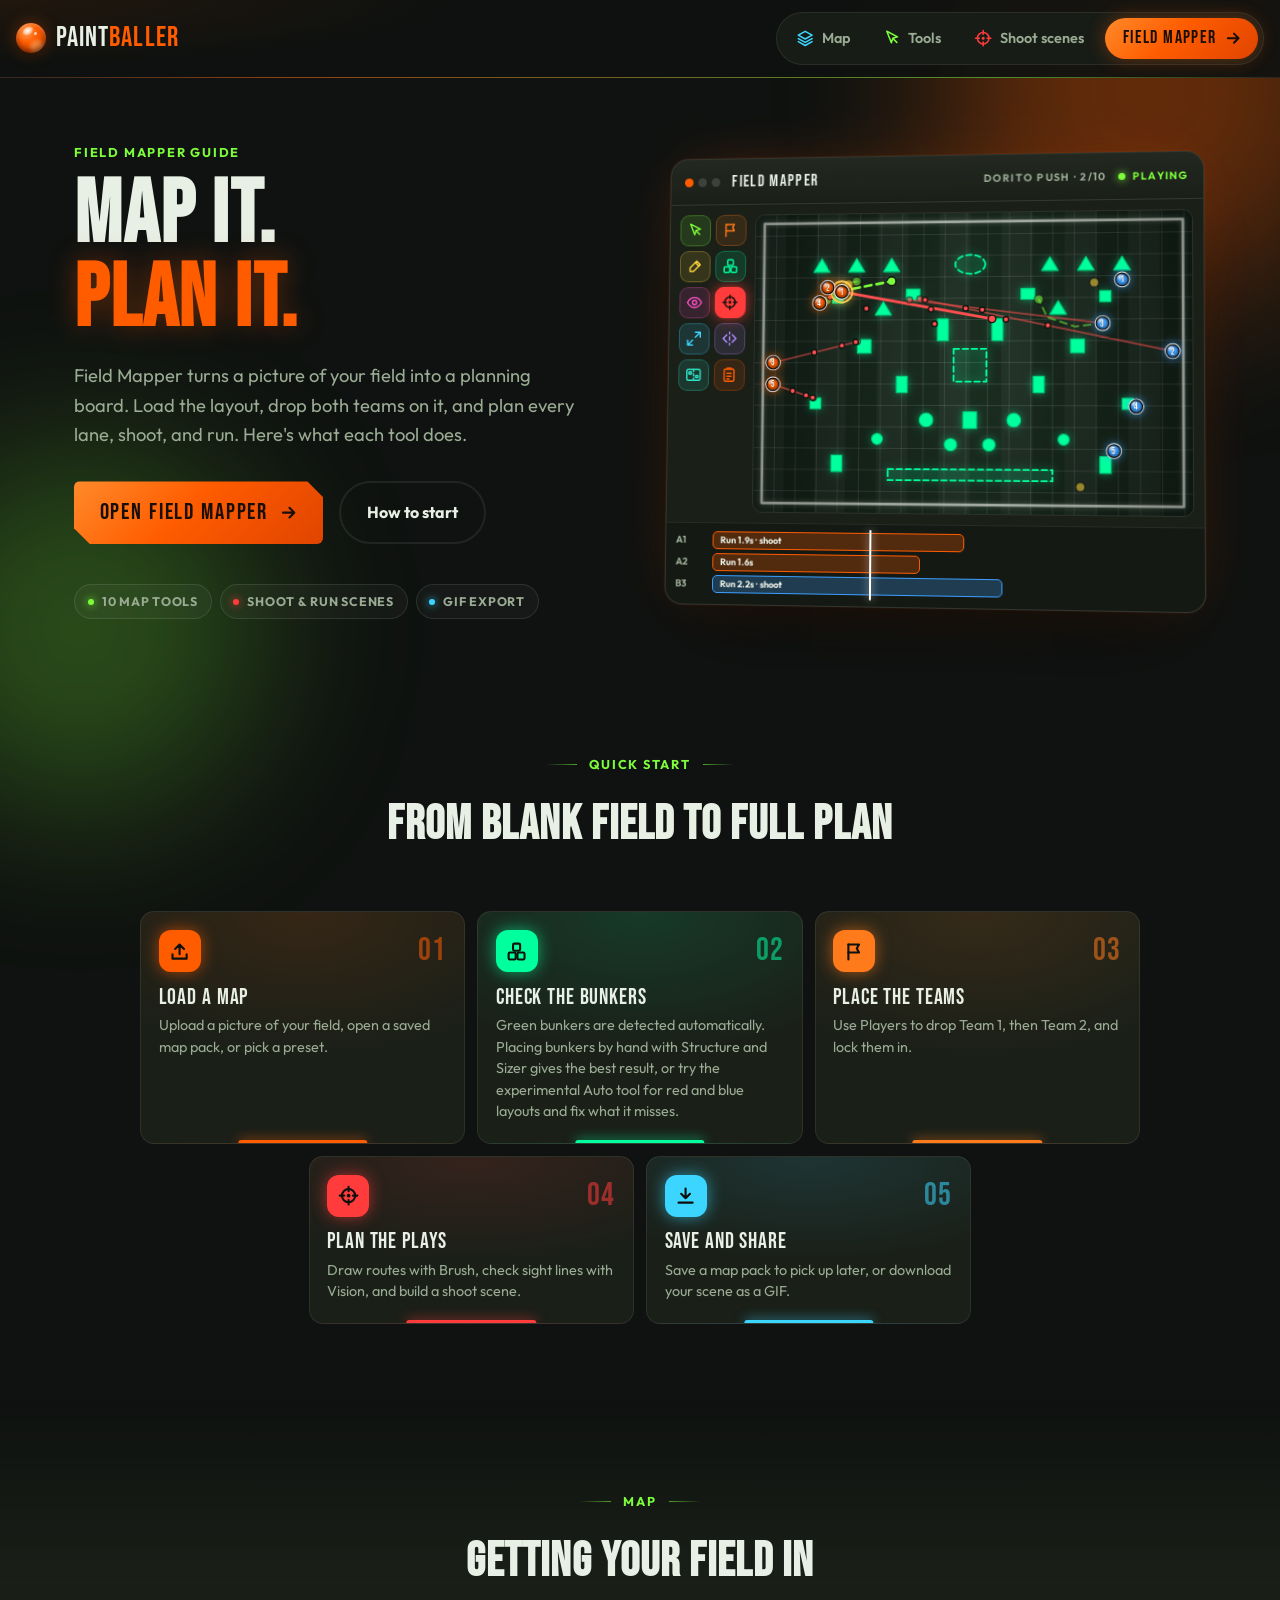
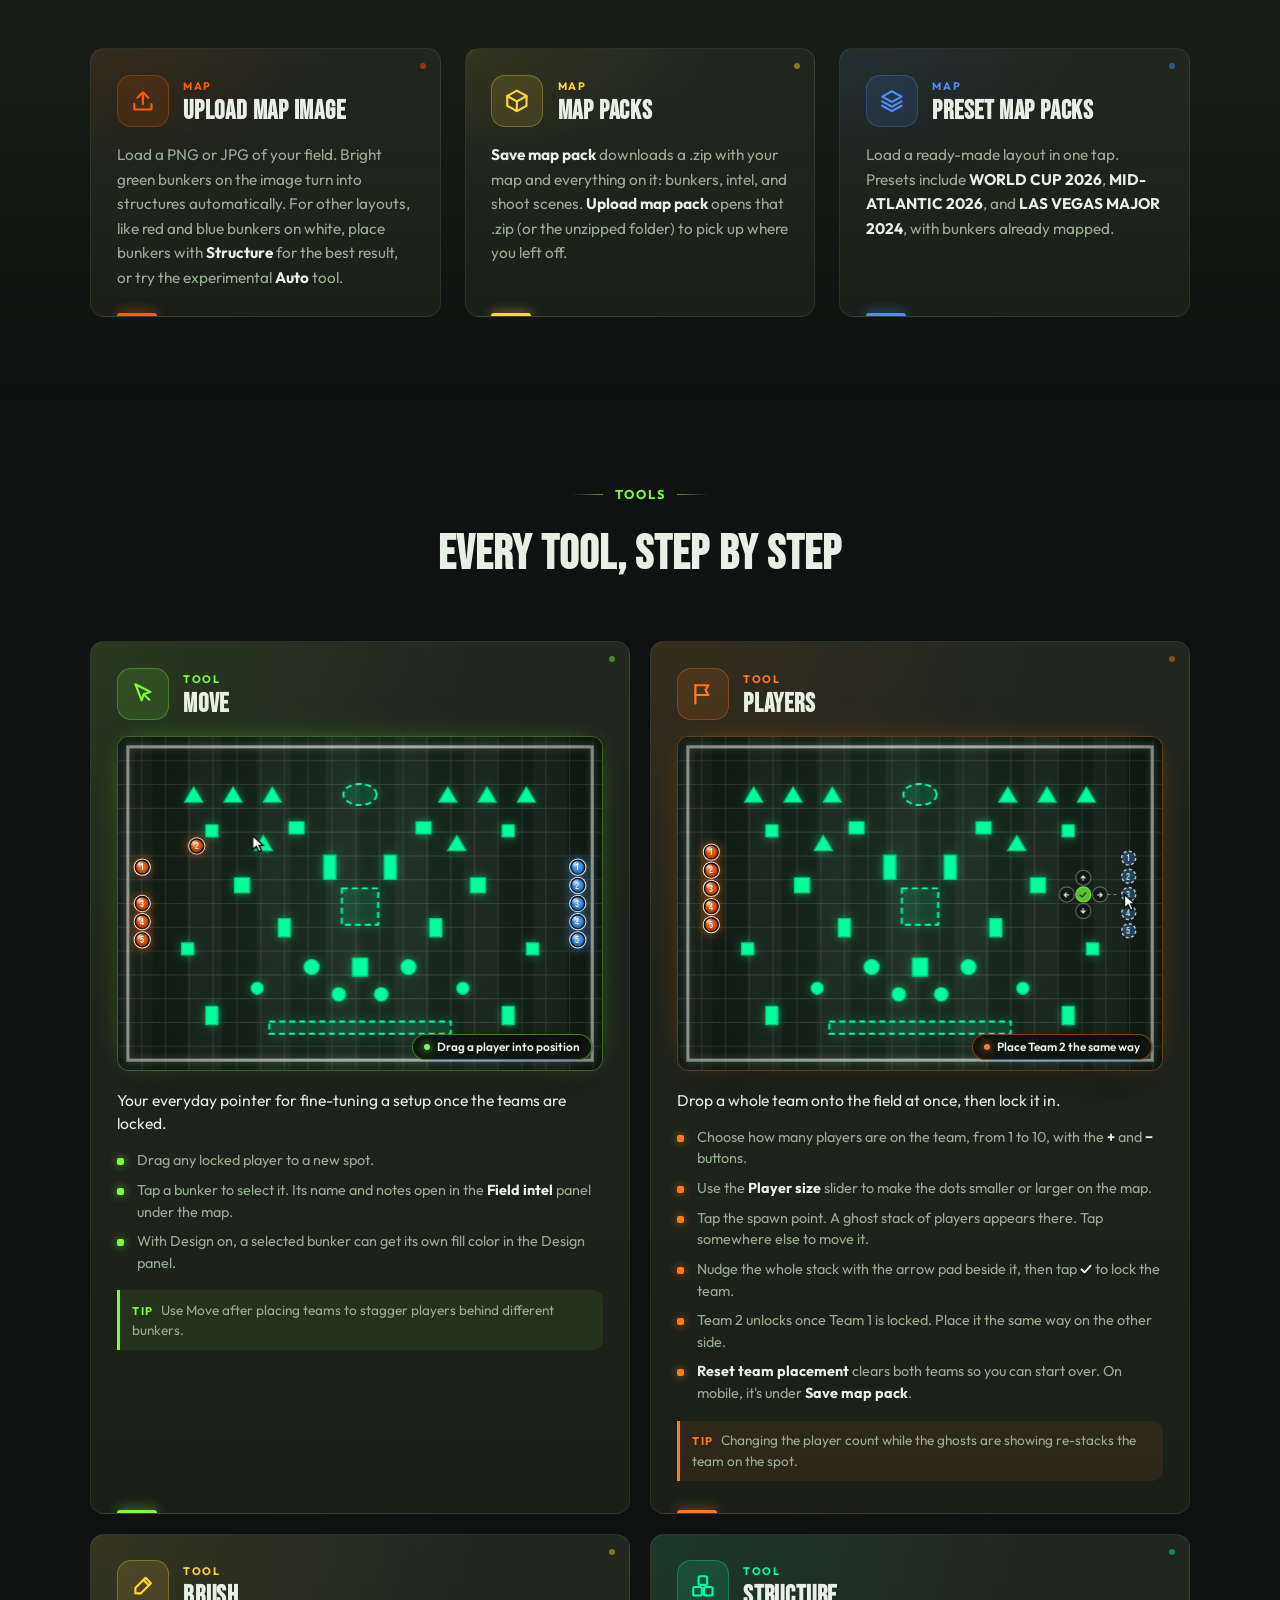
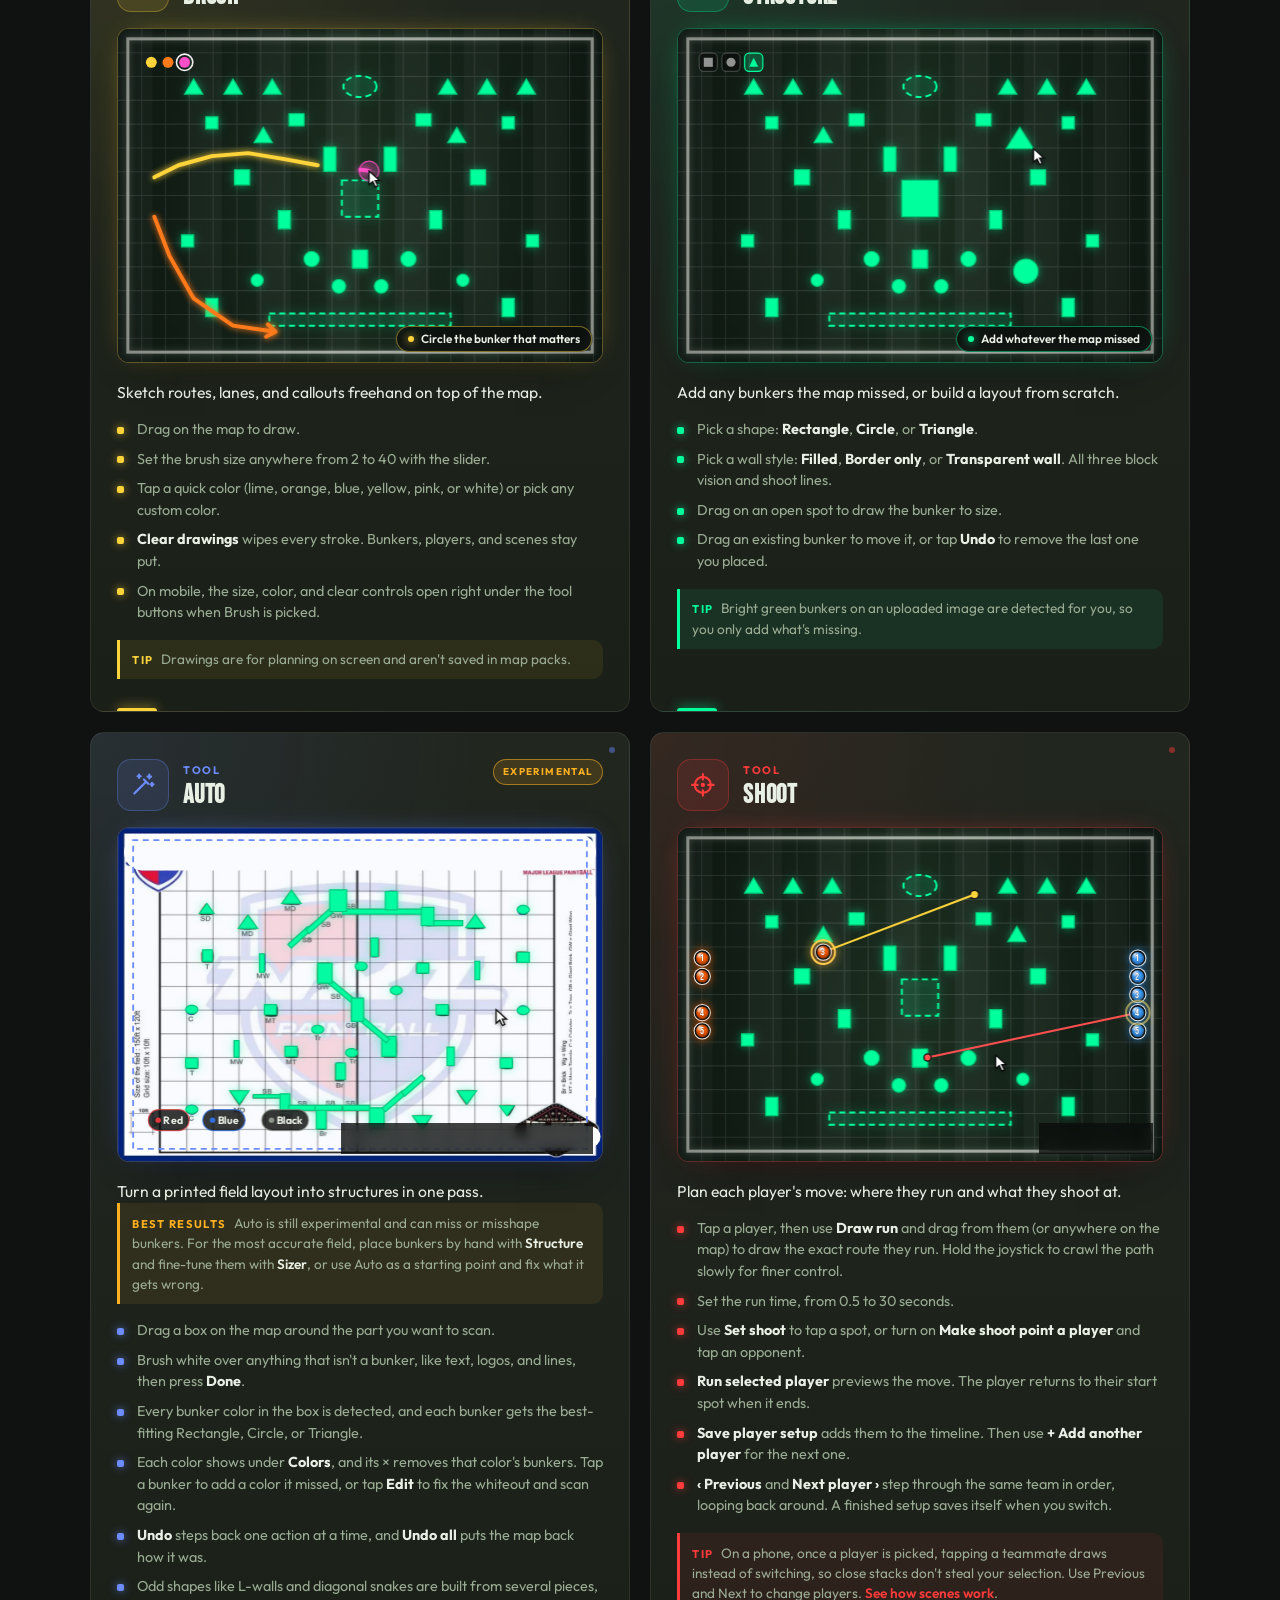
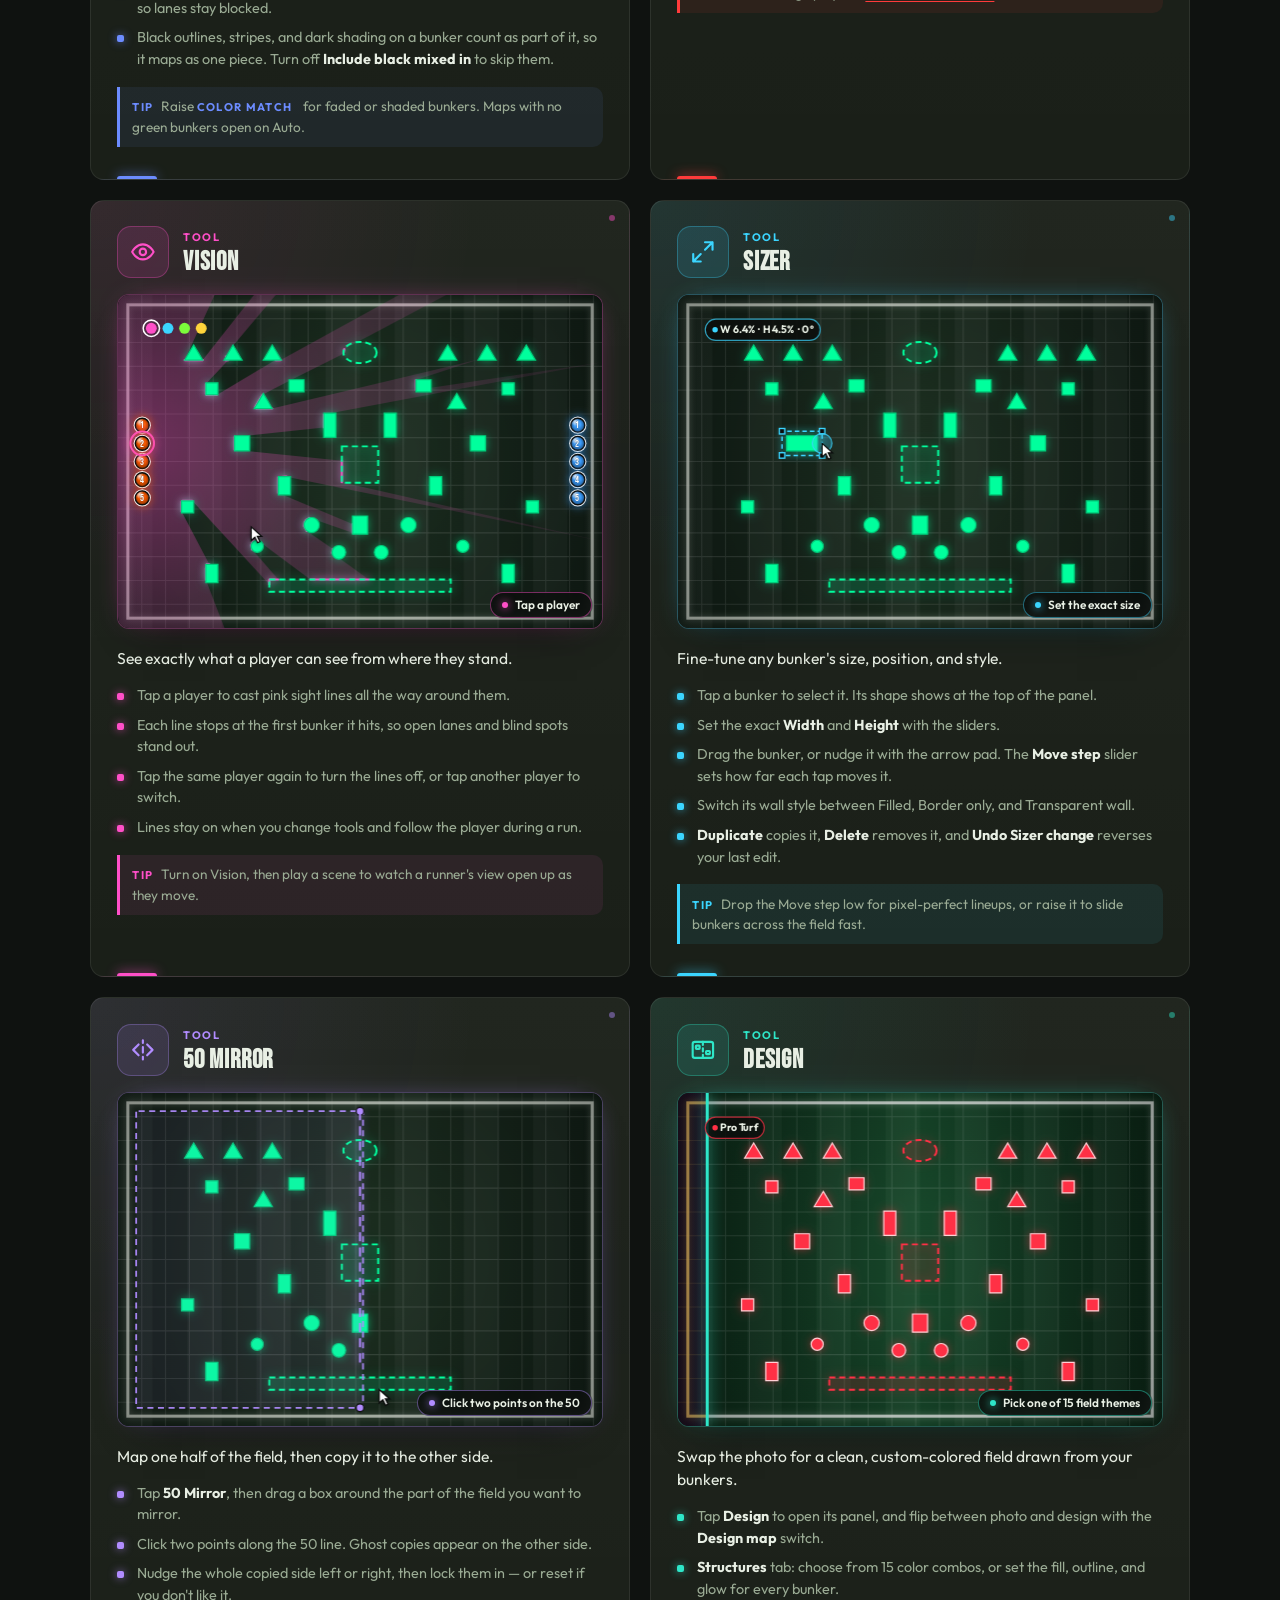
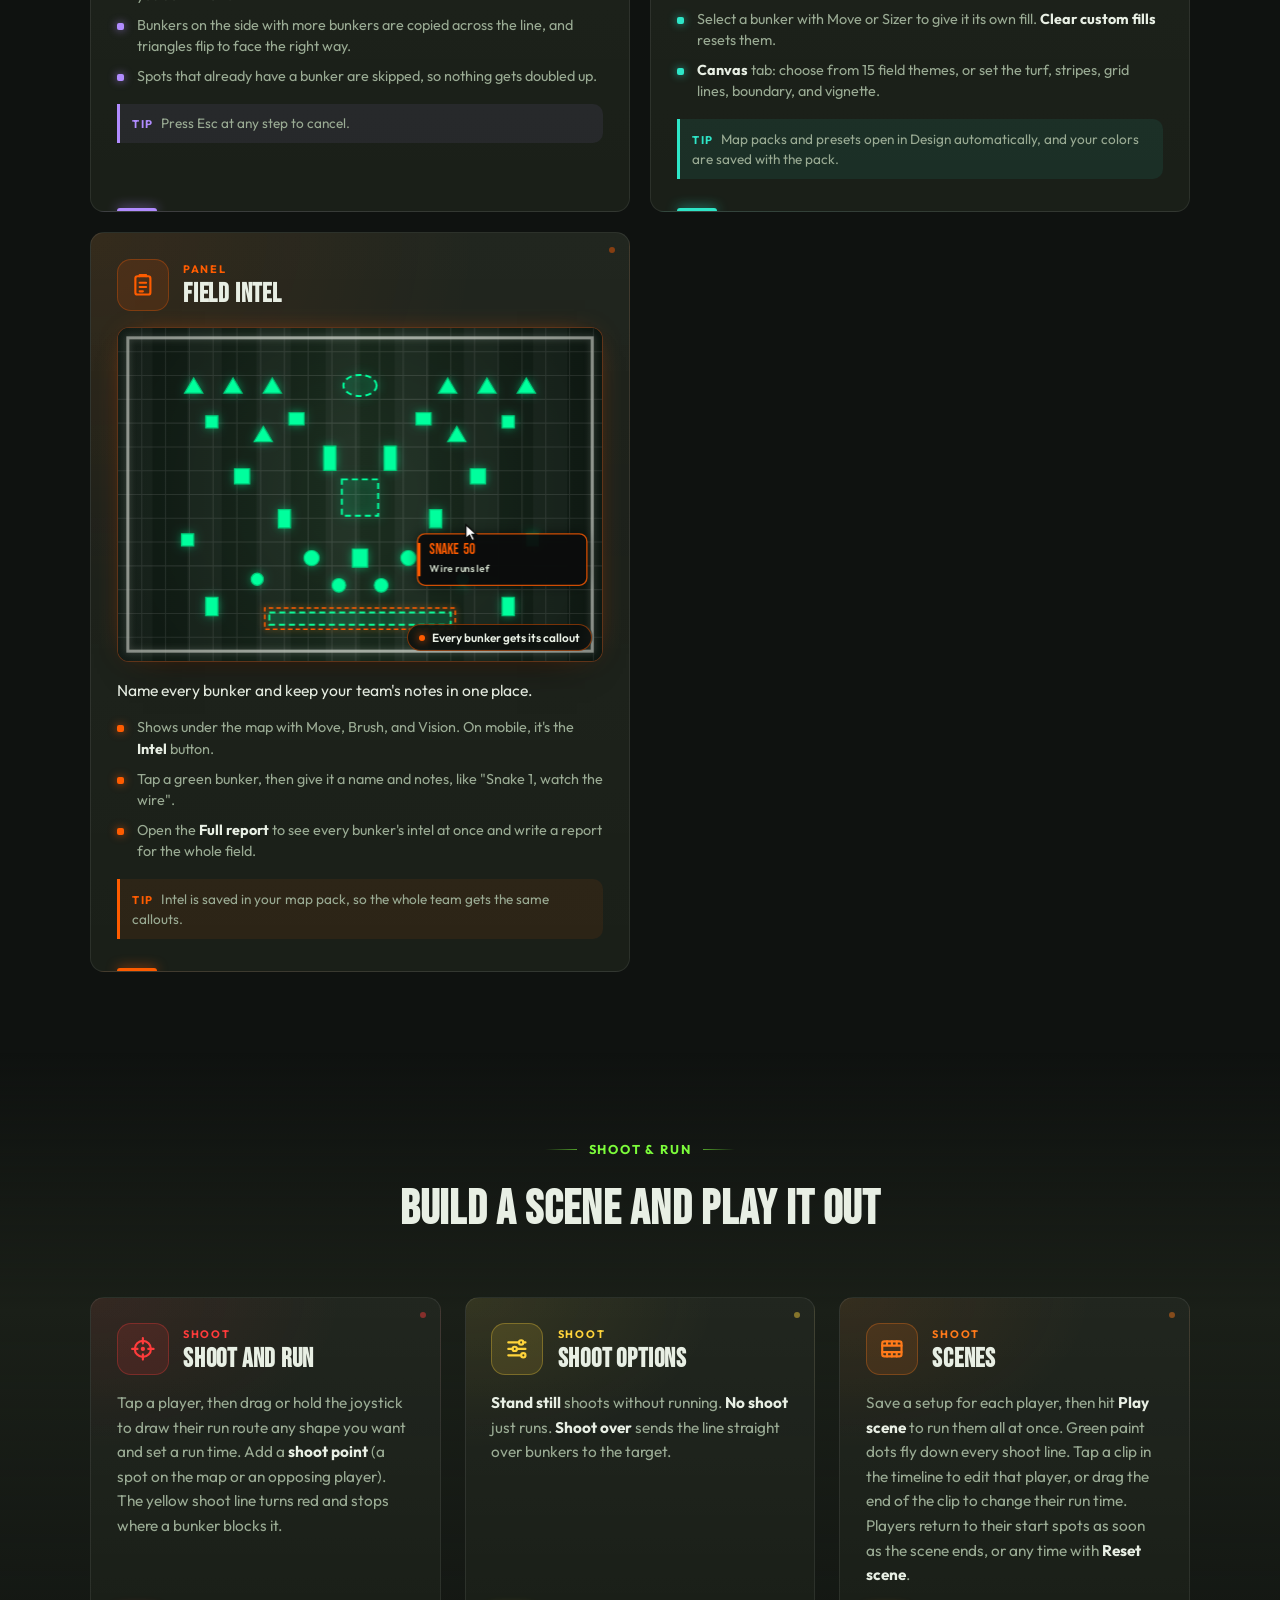
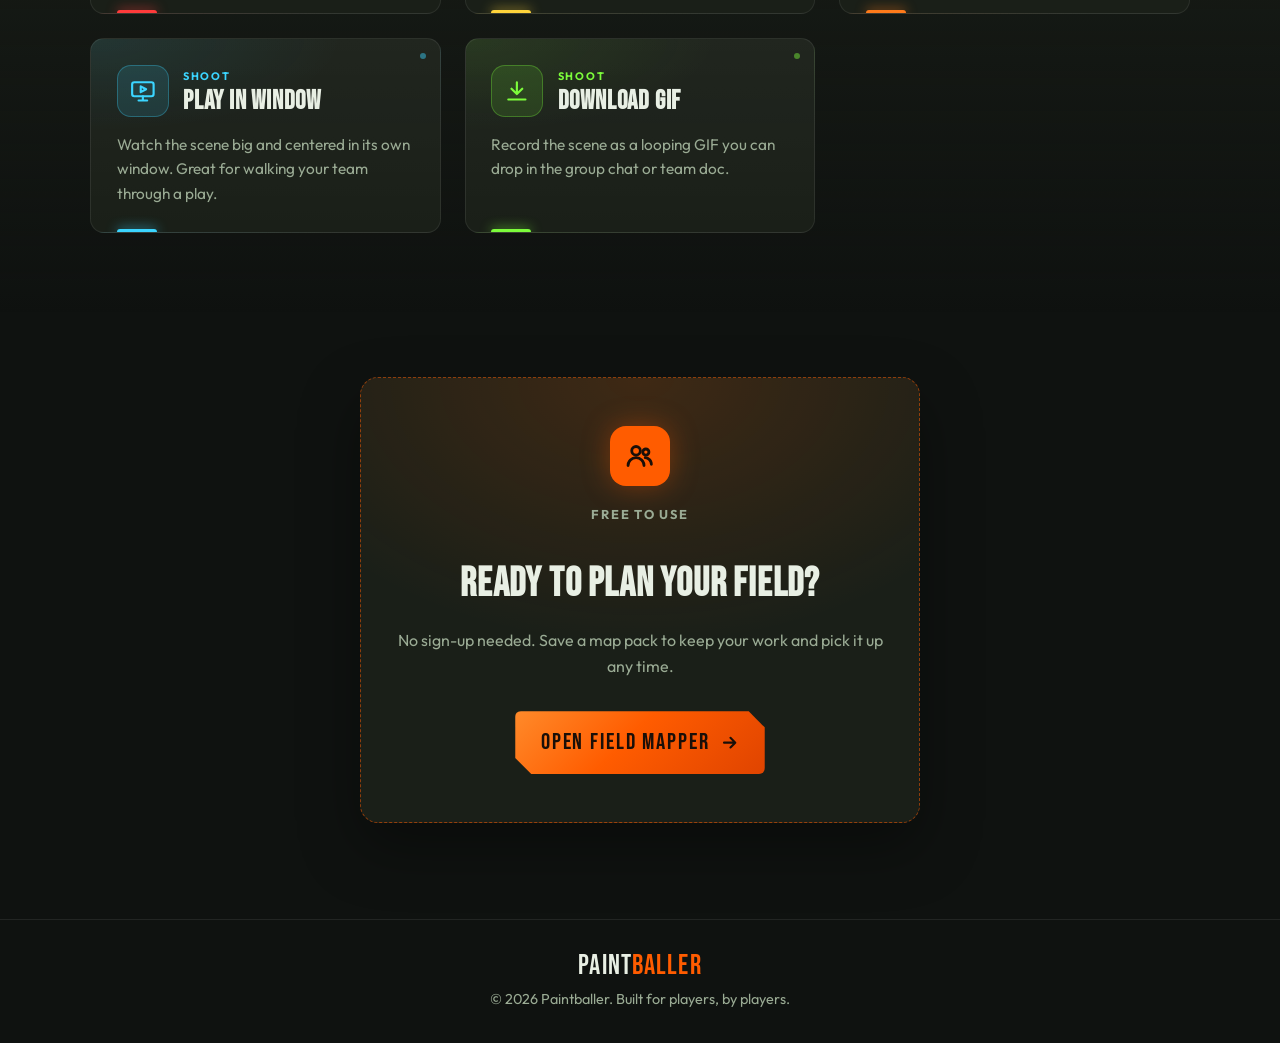
==== commit 3186fdbb: "Fold the run joystick into Draw run instead of a separate mode. Co-authored-by: Cursor <cursoragent@" ====
--- a/index.html
+++ b/index.html
@@ -287,7 +287,7 @@
           <div class="tool-demo" data-tool-demo="shoot" aria-hidden="true"><canvas class="tool-demo-canvas"></canvas><span class="tool-demo-caption" data-demo-caption></span></div>
           <p class="tool-lead">Plan each player's move: where they run and what they shoot at.</p>
           <ul class="tool-steps">
-            <li>Tap a player, then use <strong>Draw run</strong> and drag from them (or anywhere on the map) to draw the exact route they run. Or use <strong>Joystick</strong> to crawl the path slowly for finer control.</li>
+            <li>Tap a player, then use <strong>Draw run</strong> and drag from them (or anywhere on the map) to draw the exact route they run. Hold the joystick to crawl the path slowly for finer control.</li>
             <li>Set the run time, from 0.5 to 30 seconds.</li>
             <li>Use <strong>Set shoot</strong> to tap a spot, or turn on <strong>Make shoot point a player</strong> and tap an opponent.</li>
             <li><strong>Run selected player</strong> previews the move. The player returns to their start spot when it ends.</li>
@@ -387,7 +387,7 @@
             <div><span class="feature-kicker">Shoot</span><h3>Shoot and run</h3></div>
           </div>
           <p>
-            Tap a player, then drag or use the <strong>joystick</strong> to draw their run route any shape you want and set a run time. Add a
+            Tap a player, then drag or hold the joystick to draw their run route any shape you want and set a run time. Add a
             <strong>shoot point</strong> (a spot on the map or an opposing player).
             The yellow shoot line turns red and stops where a bunker blocks it.
           </p>
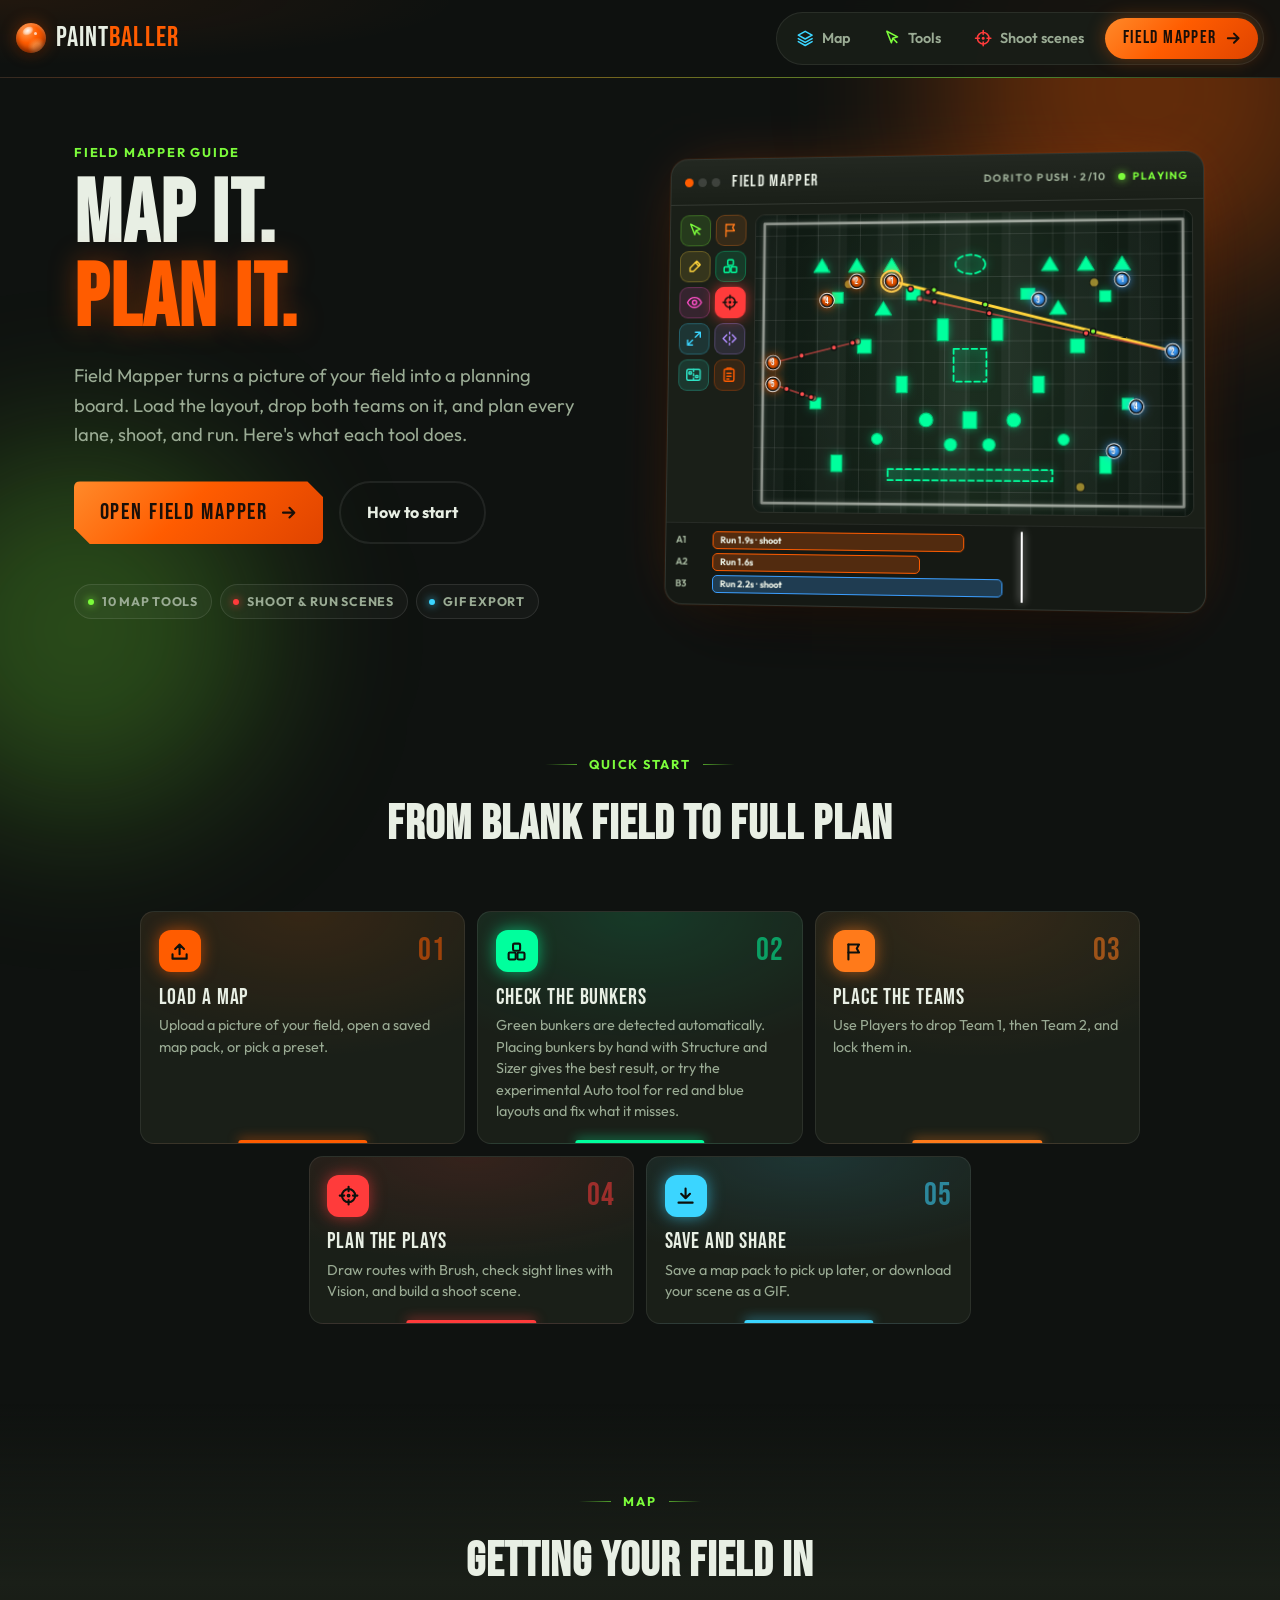
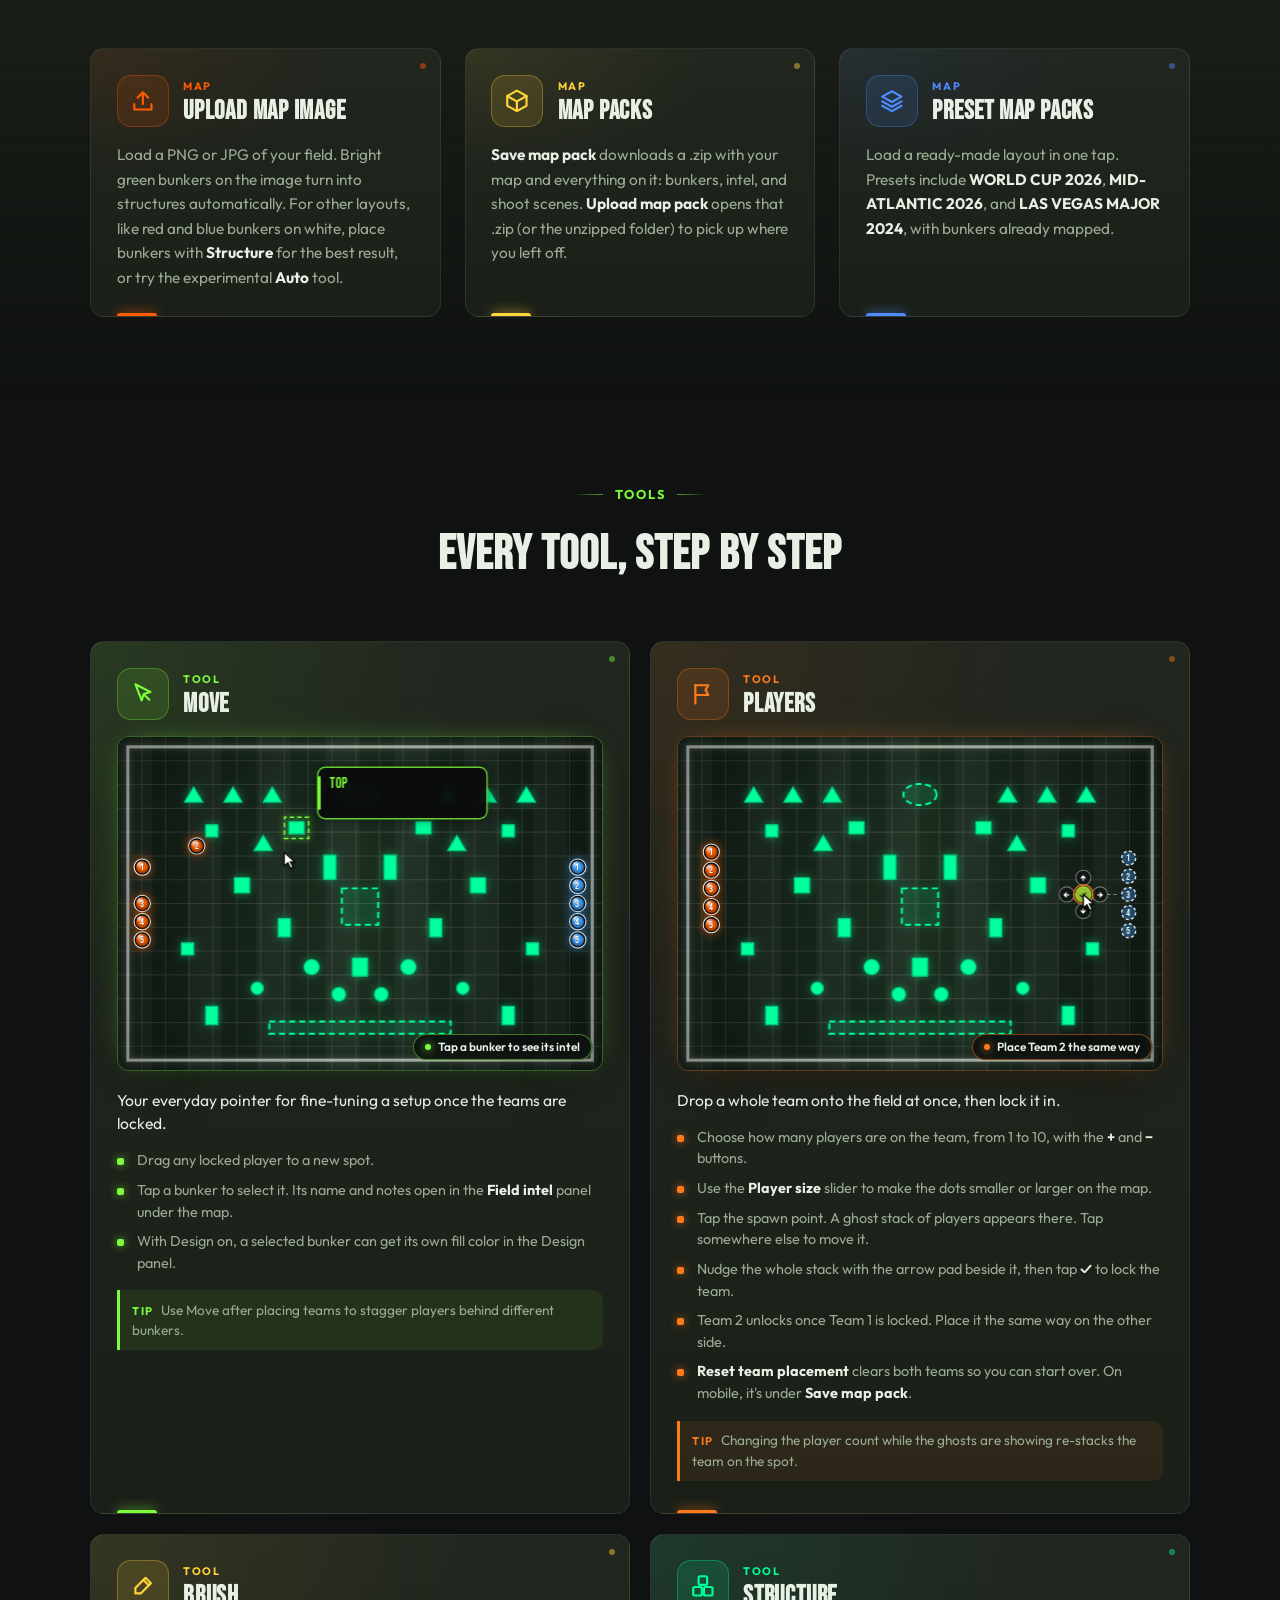
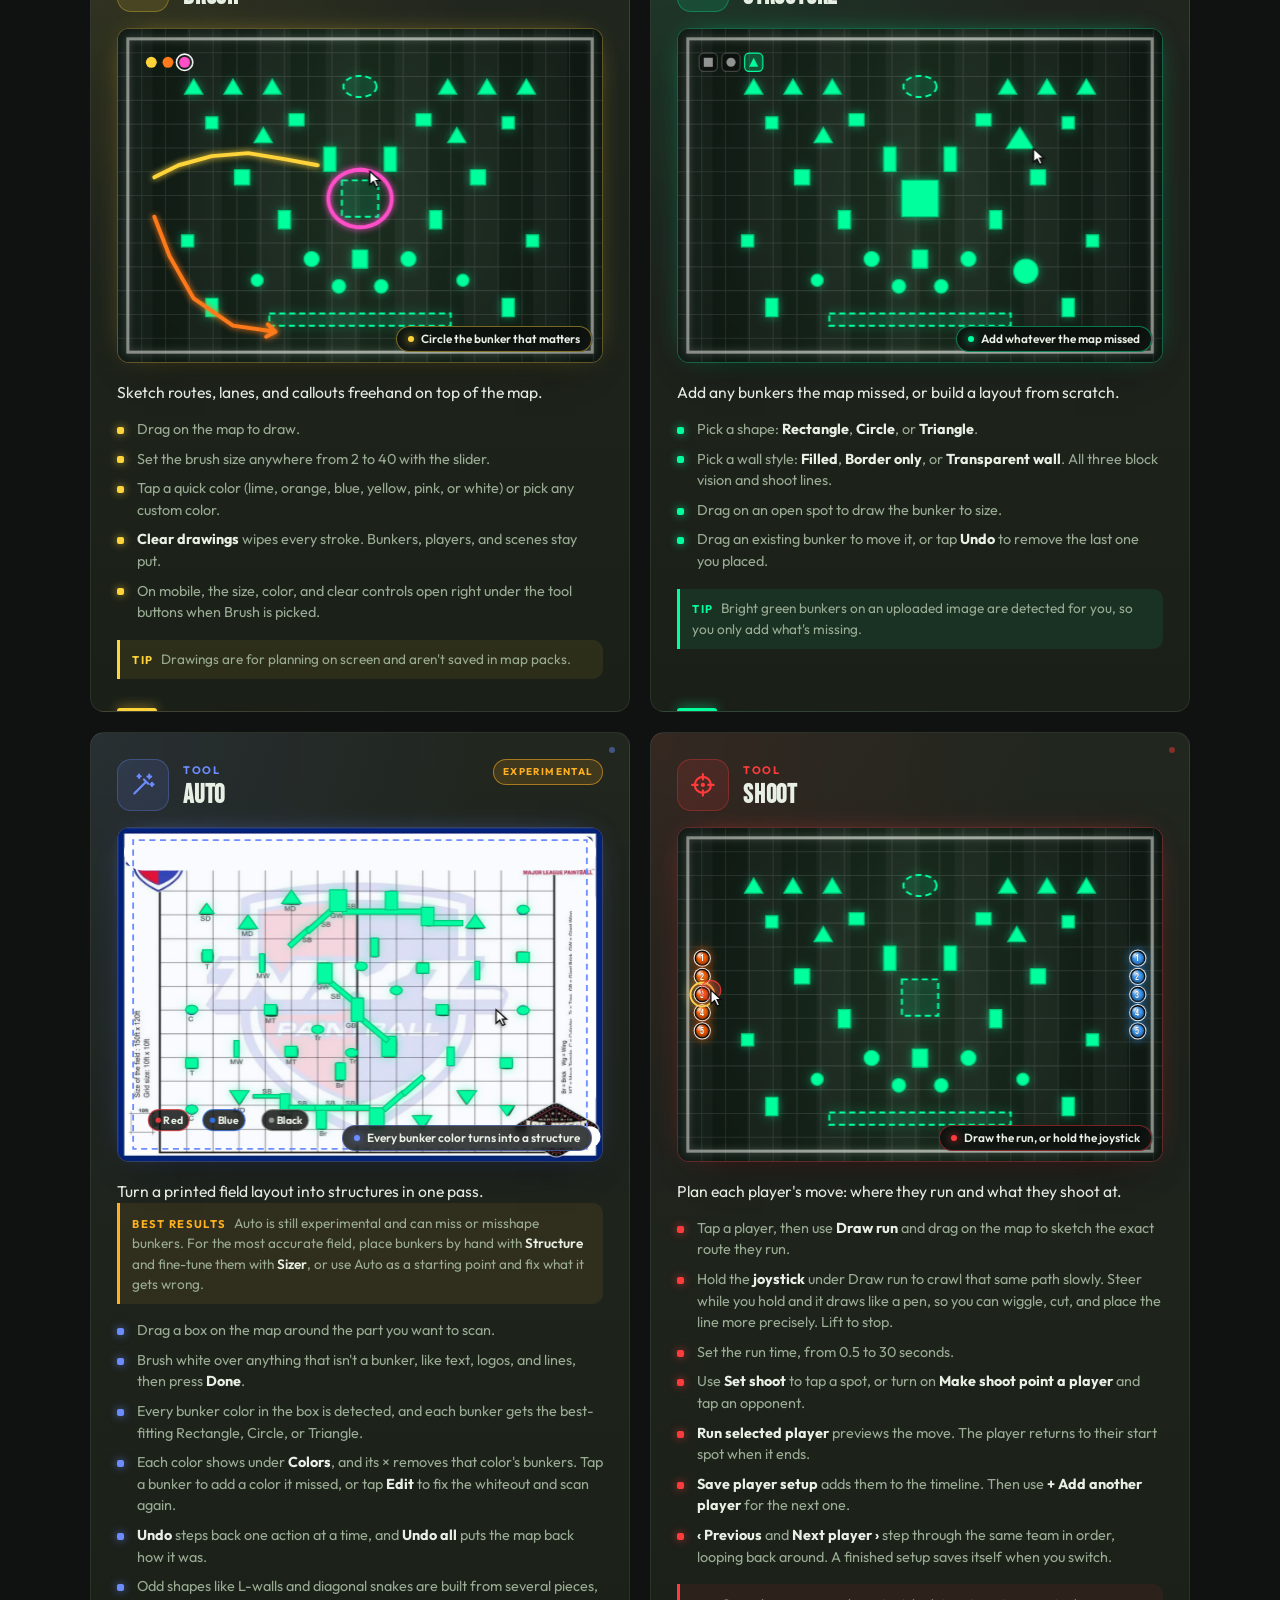
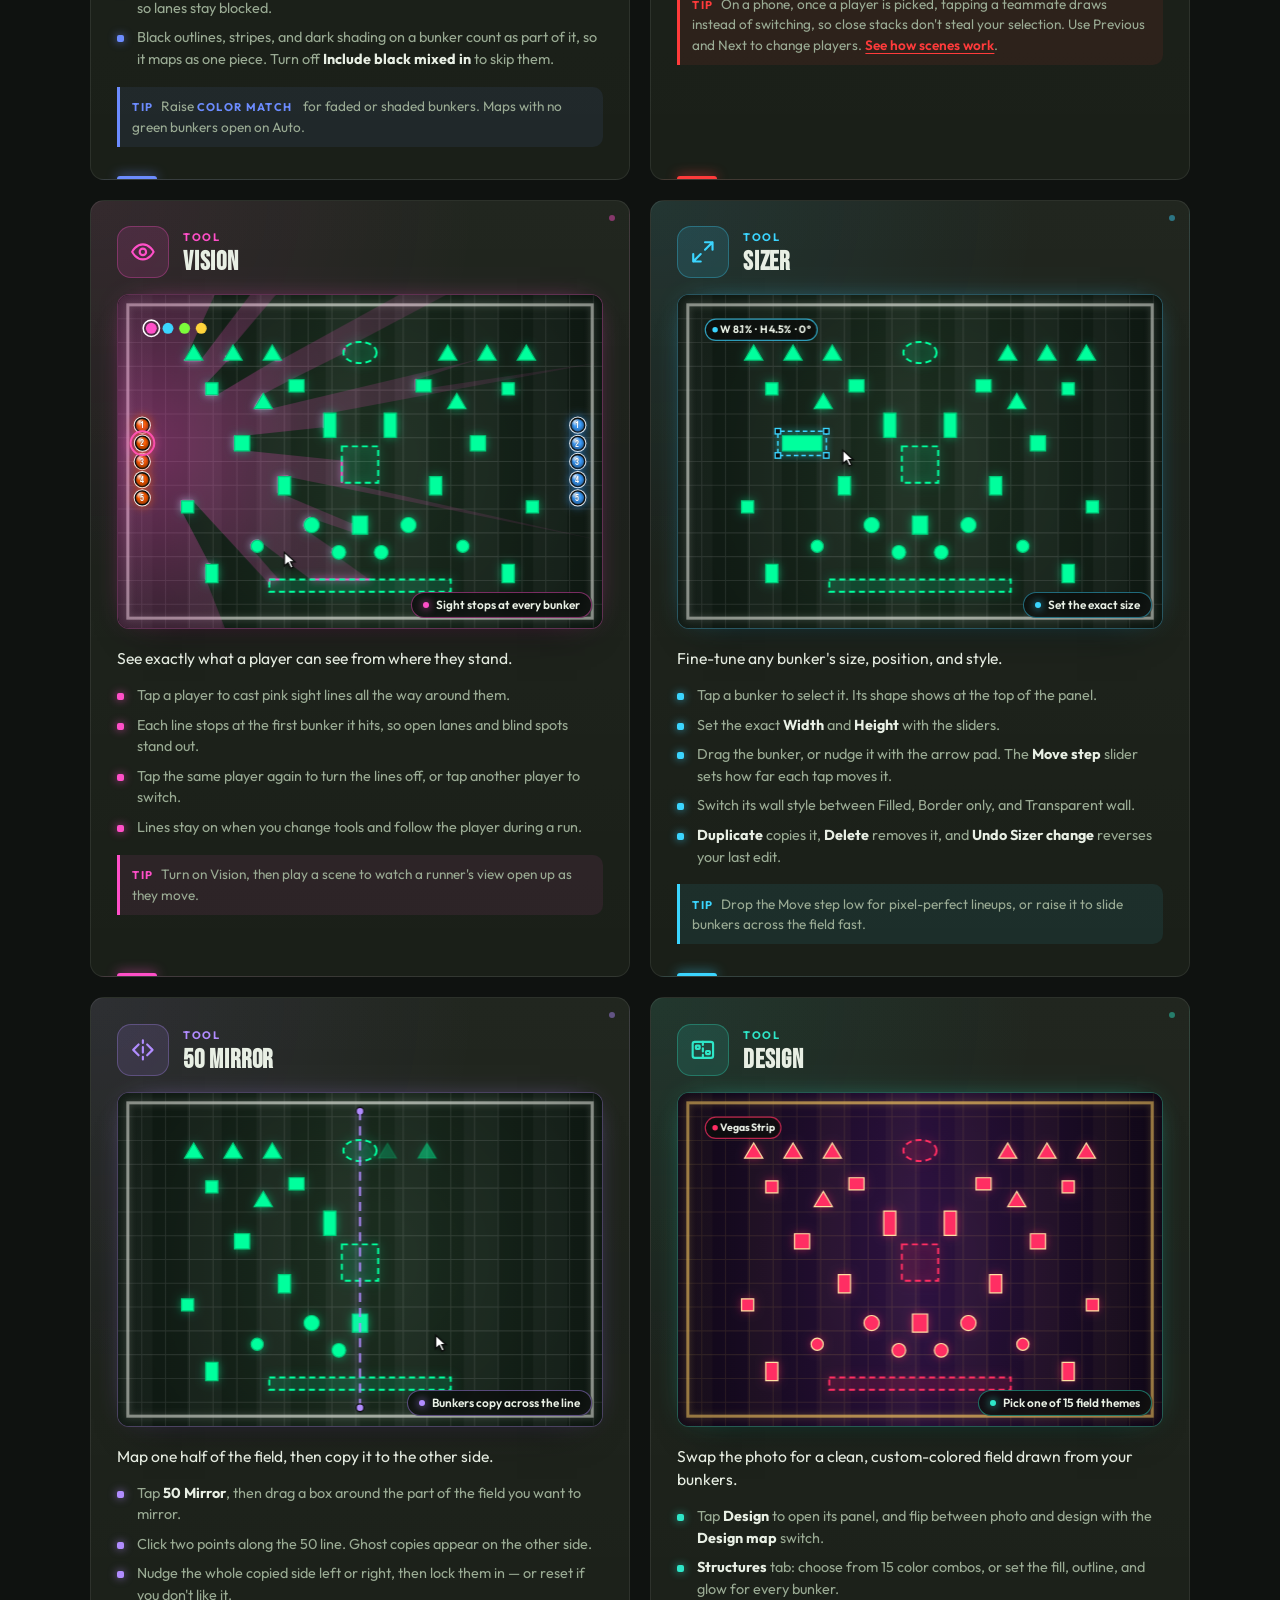
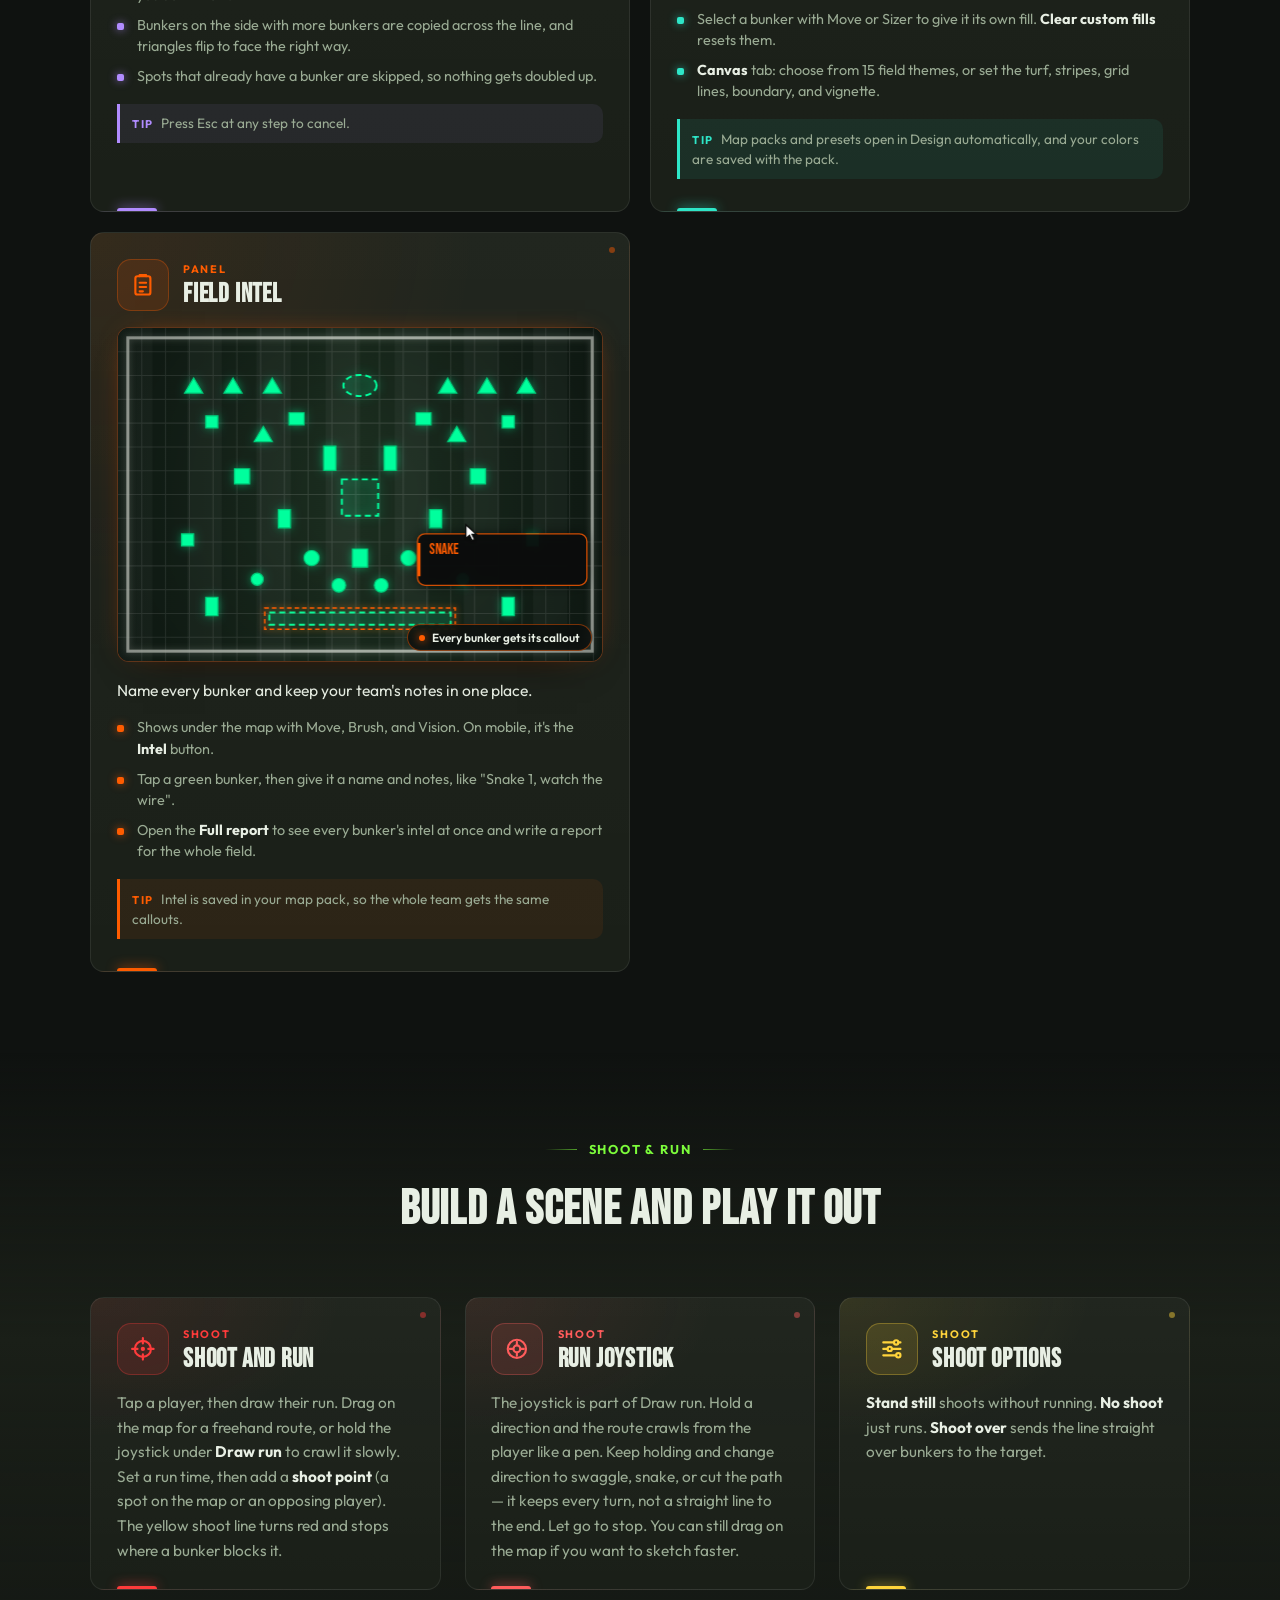
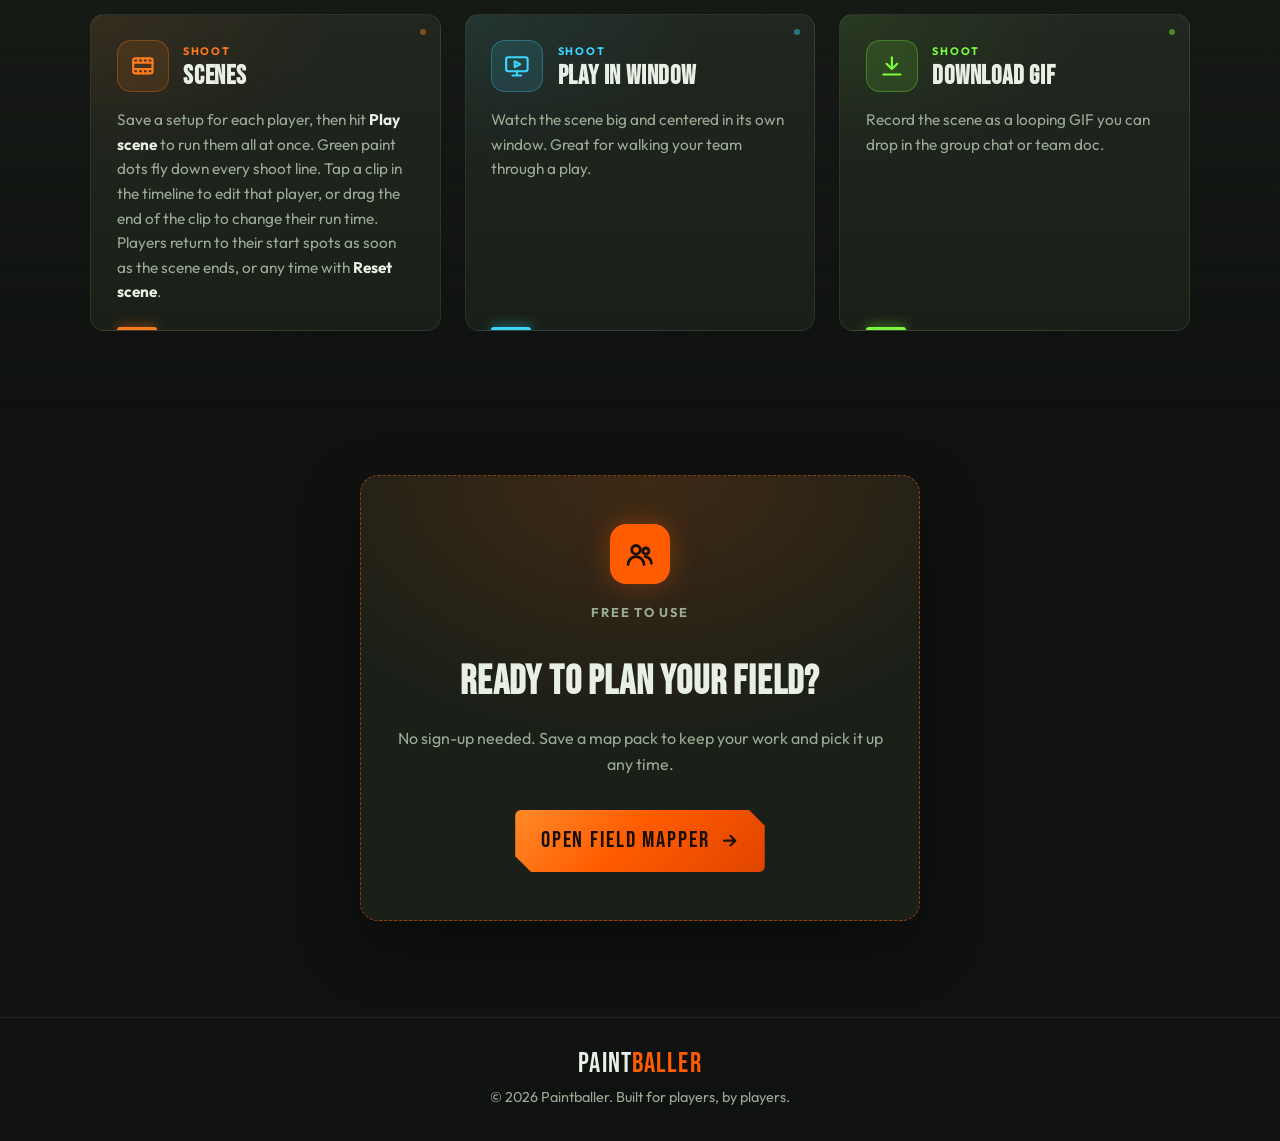
==== commit e6348ddb: "Explain the draw-run joystick on the homepage Shoot section. Co-authored-by: Cursor <cursoragent@cur" ====
--- a/index.html
+++ b/index.html
@@ -21,6 +21,7 @@
     <symbol id="i-structure" viewBox="0 0 24 24"><rect x="3" y="13" width="8" height="8" rx="1.5" /><rect x="13" y="13" width="8" height="8" rx="1.5" /><rect x="8" y="3" width="8" height="8" rx="1.5" /></symbol>
     <symbol id="i-vision" viewBox="0 0 24 24"><path d="M2 12s3.6-7 10-7 10 7 10 7-3.6 7-10 7S2 12 2 12z" /><circle cx="12" cy="12" r="3" /></symbol>
     <symbol id="i-shoot" viewBox="0 0 24 24"><circle cx="12" cy="12" r="7.5" /><path d="M12 2v5M12 17v5M2 12h5M17 12h5" /><circle cx="12" cy="12" r="1" /></symbol>
+    <symbol id="i-stick" viewBox="0 0 24 24"><circle cx="12" cy="12" r="8.5" /><path d="M12 5.5v2.2M12 16.3v2.2M5.5 12h2.2M16.3 12h2.2" /><circle cx="12" cy="12" r="3.2" /></symbol>
     <symbol id="i-auto" viewBox="0 0 24 24"><path d="M4 20L15 9M13 7l4 4" /><path d="M18 2.5v3.5M16.25 4.25h3.5M20.5 10v3M19 11.5h3M8.5 2.5v3M7 4h3" /></symbol>
     <symbol id="i-sizer" viewBox="0 0 24 24"><path d="M14 3h7v7M10 21H3v-7M21 3l-7 7M3 21l7-7" /></symbol>
     <symbol id="i-mirror" viewBox="0 0 24 24"><path d="M12 3v2.5M12 9.5v5M12 18.5V21" /><path d="M8 7l-5 5 5 5M16 7l5 5-5 5" /></symbol>
@@ -287,7 +288,8 @@
           <div class="tool-demo" data-tool-demo="shoot" aria-hidden="true"><canvas class="tool-demo-canvas"></canvas><span class="tool-demo-caption" data-demo-caption></span></div>
           <p class="tool-lead">Plan each player's move: where they run and what they shoot at.</p>
           <ul class="tool-steps">
-            <li>Tap a player, then use <strong>Draw run</strong> and drag from them (or anywhere on the map) to draw the exact route they run. Hold the joystick to crawl the path slowly for finer control.</li>
+            <li>Tap a player, then use <strong>Draw run</strong> and drag on the map to sketch the exact route they run.</li>
+            <li>Hold the <strong>joystick</strong> under Draw run to crawl that same path slowly. Steer while you hold and it draws like a pen, so you can wiggle, cut, and place the line more precisely. Lift to stop.</li>
             <li>Set the run time, from 0.5 to 30 seconds.</li>
             <li>Use <strong>Set shoot</strong> to tap a spot, or turn on <strong>Make shoot point a player</strong> and tap an opponent.</li>
             <li><strong>Run selected player</strong> previews the move. The player returns to their start spot when it ends.</li>
@@ -387,9 +389,21 @@
             <div><span class="feature-kicker">Shoot</span><h3>Shoot and run</h3></div>
           </div>
           <p>
-            Tap a player, then drag or hold the joystick to draw their run route any shape you want and set a run time. Add a
+            Tap a player, then draw their run. Drag on the map for a freehand route, or hold the joystick under
+            <strong>Draw run</strong> to crawl it slowly. Set a run time, then add a
             <strong>shoot point</strong> (a spot on the map or an opposing player).
             The yellow shoot line turns red and stops where a bunker blocks it.
+          </p>
+        </article>
+        <article class="feature-card" style="--tool-color: #ff5c5c">
+          <div class="feature-head">
+            <span class="feature-icon" aria-hidden="true"><svg class="fm-ico"><use href="#i-stick" /></svg></span>
+            <div><span class="feature-kicker">Shoot</span><h3>Run joystick</h3></div>
+          </div>
+          <p>
+            The joystick is part of Draw run. Hold a direction and the route crawls from the player like a pen.
+            Keep holding and change direction to swaggle, snake, or cut the path — it keeps every turn, not a straight line to the end.
+            Let go to stop. You can still drag on the map if you want to sketch faster.
           </p>
         </article>
         <article class="feature-card" style="--tool-color: #ffd43b">
@@ -452,6 +466,6 @@
   <script src="main.js?v=6"></script>
   <script src="field-game.js?v=2"></script>
   <script src="hero-scene.js?v=5"></script>
-  <script src="tool-demos.js?v=6"></script>
+  <script src="tool-demos.js?v=7"></script>
 </body>
 </html>
